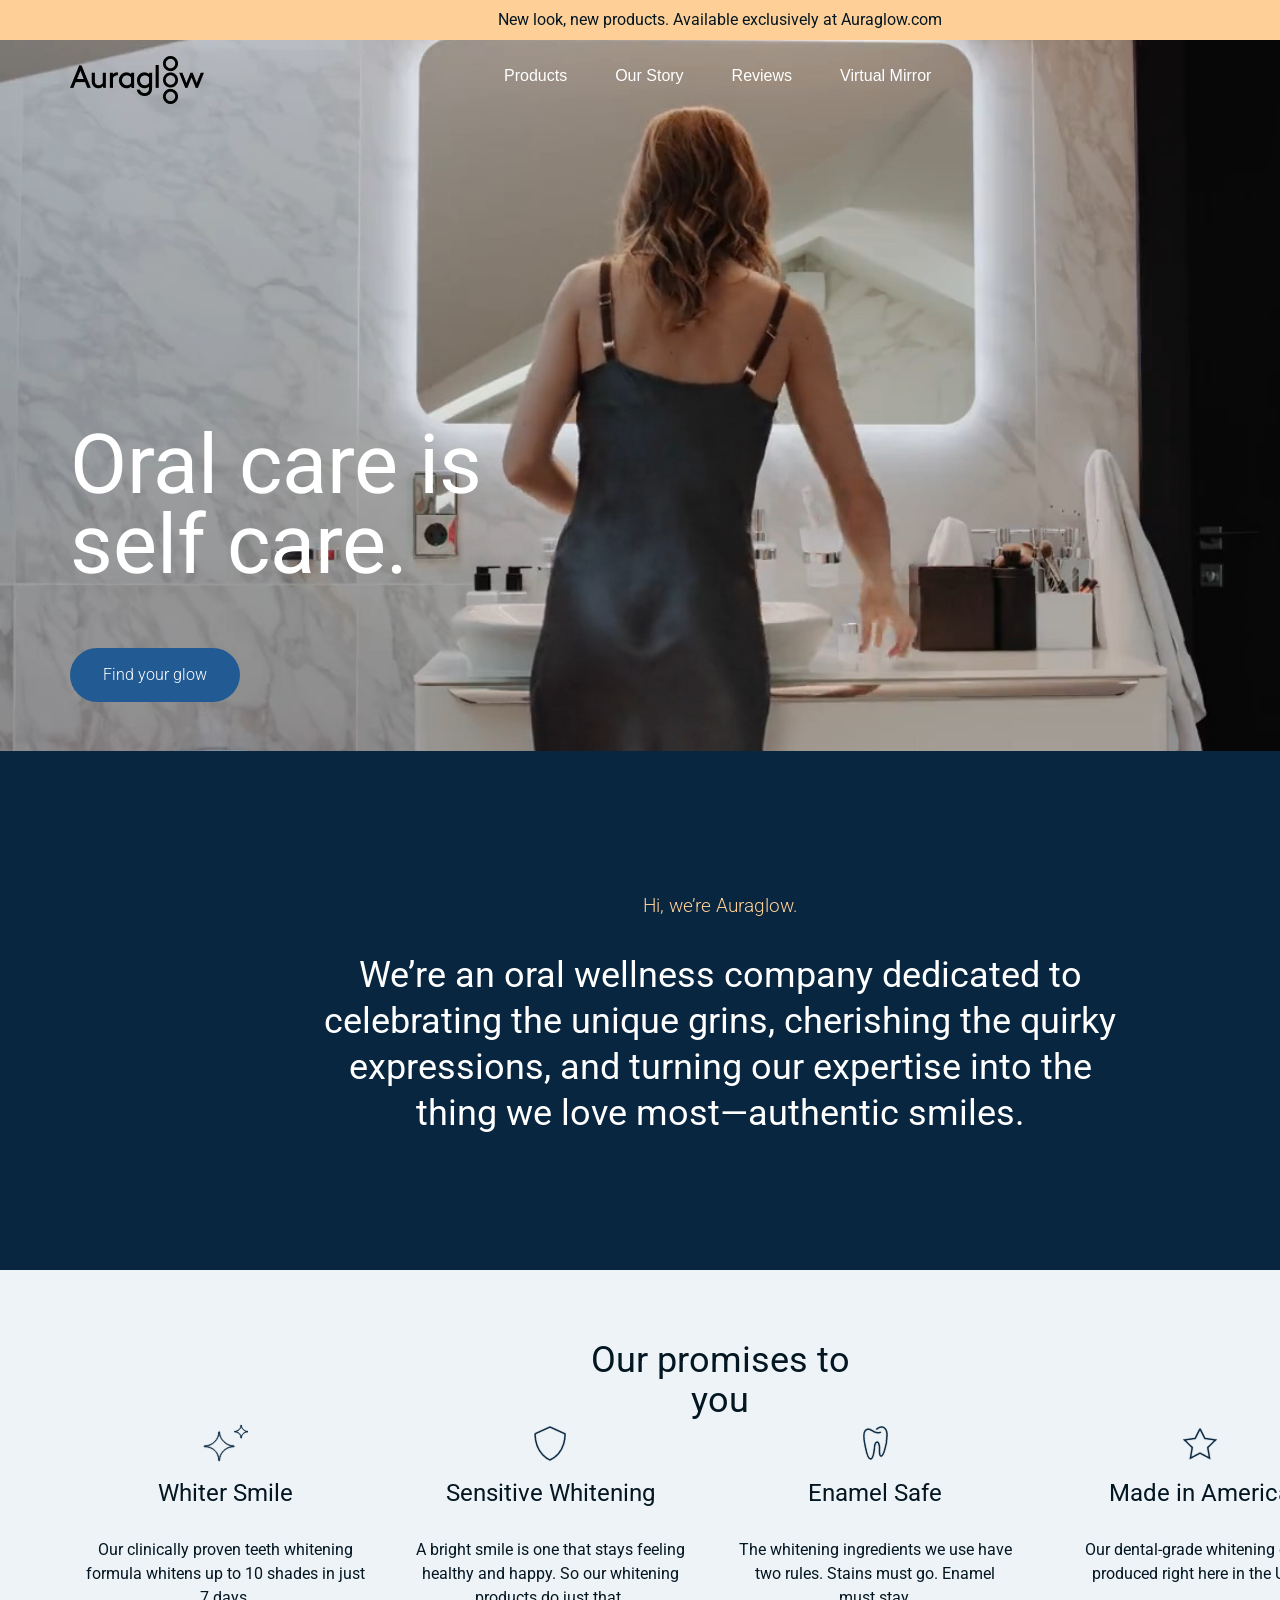
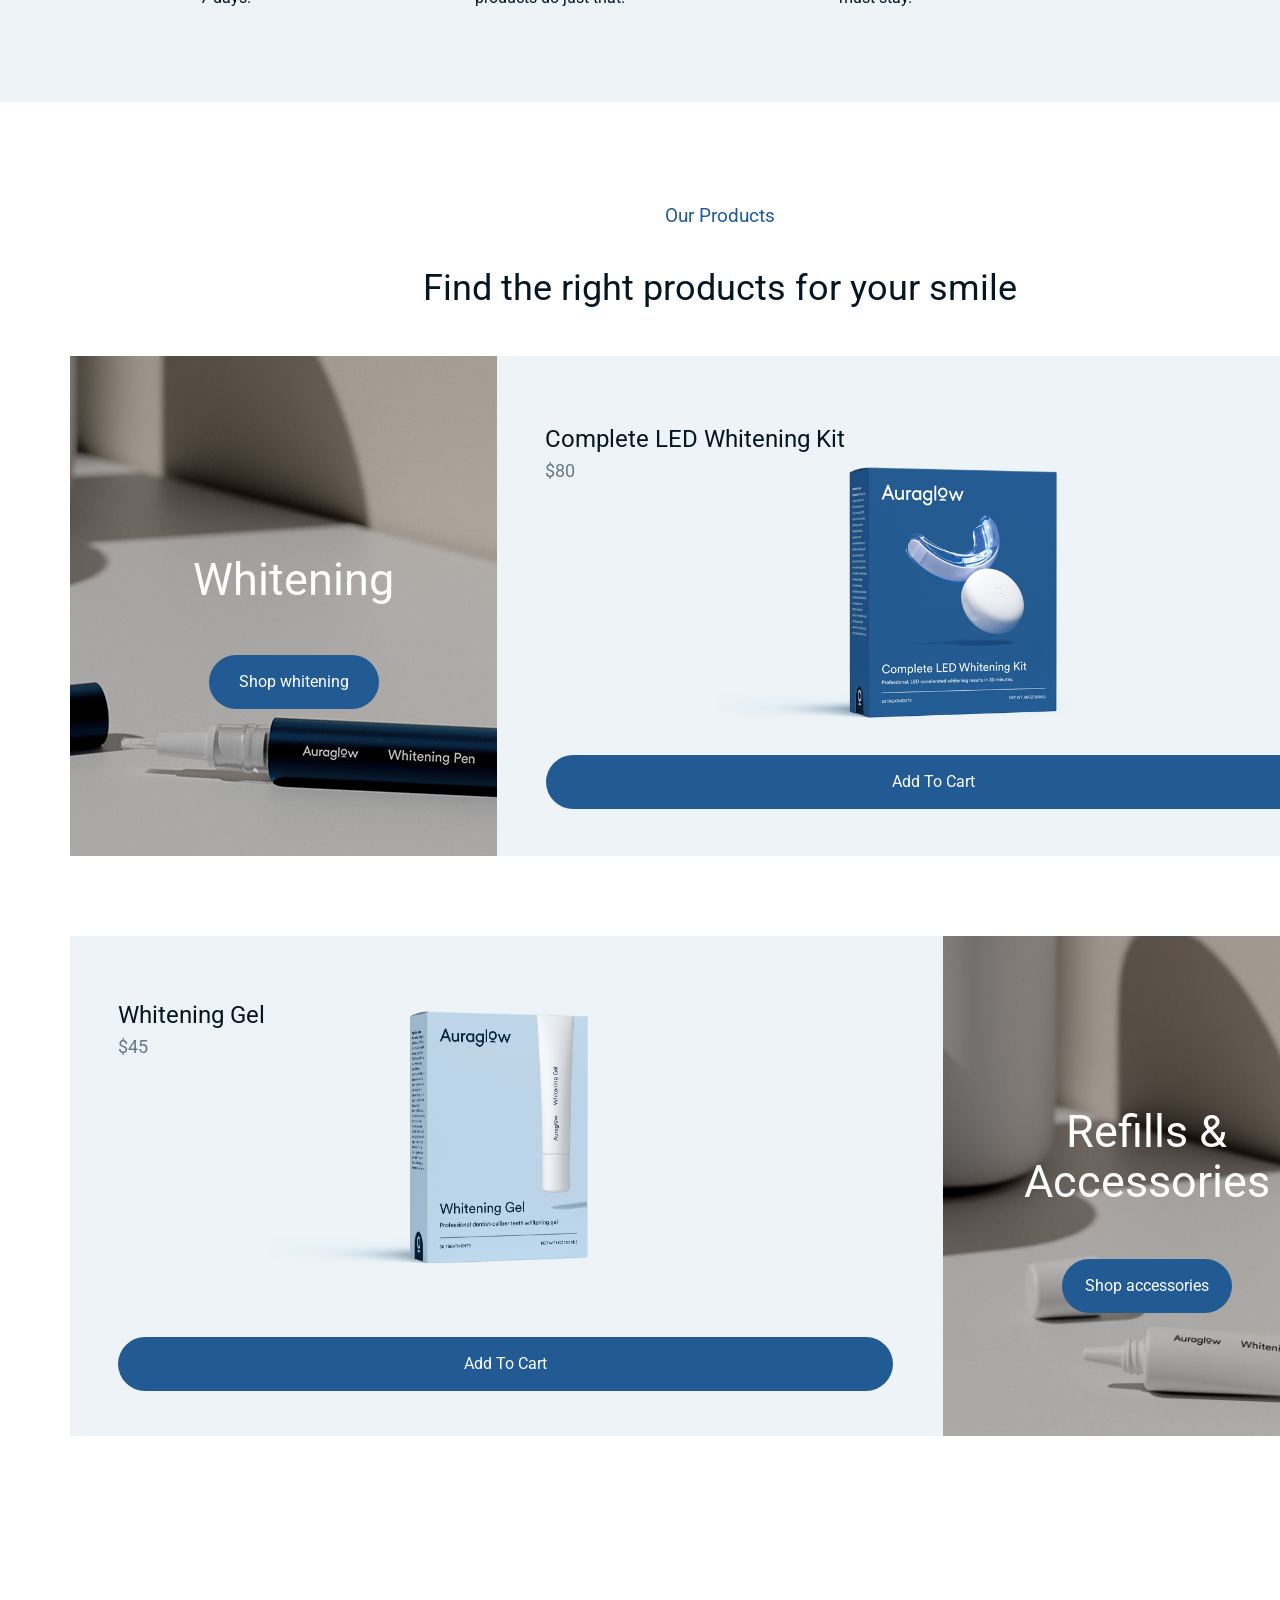
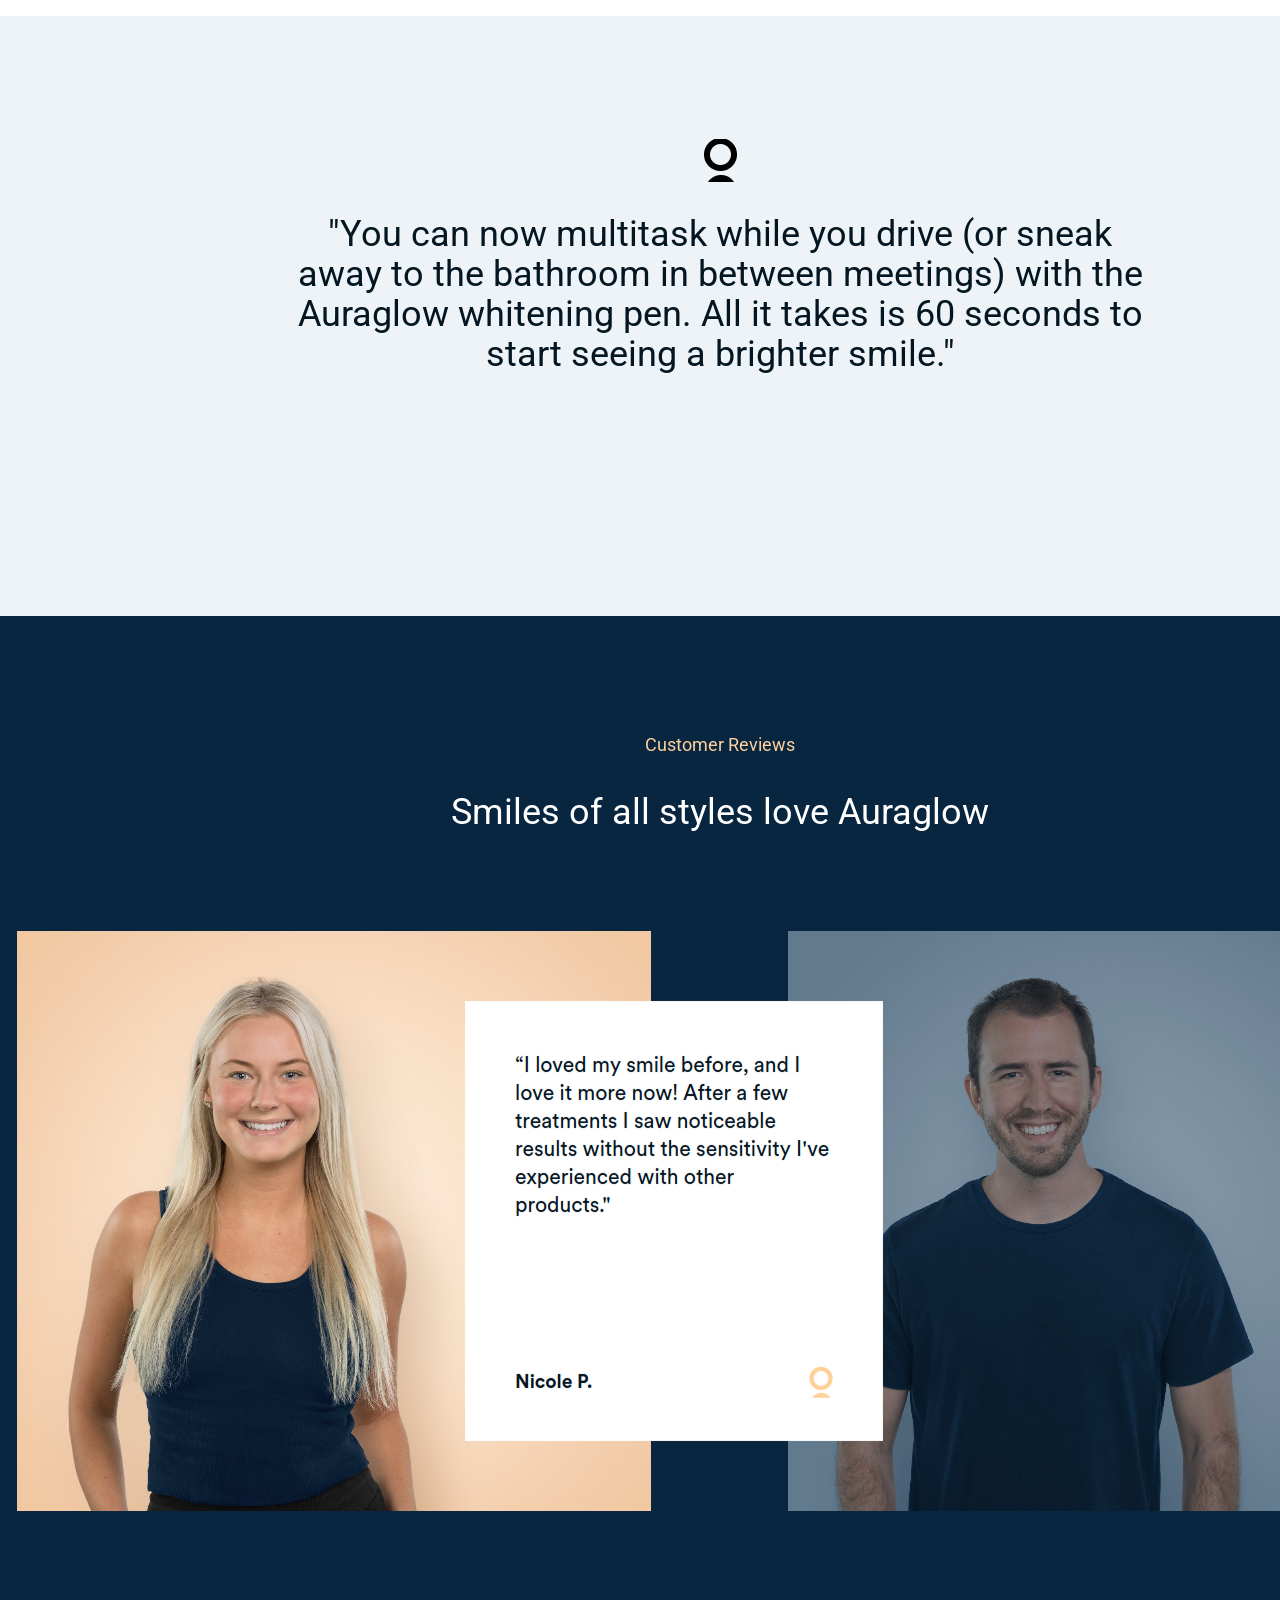
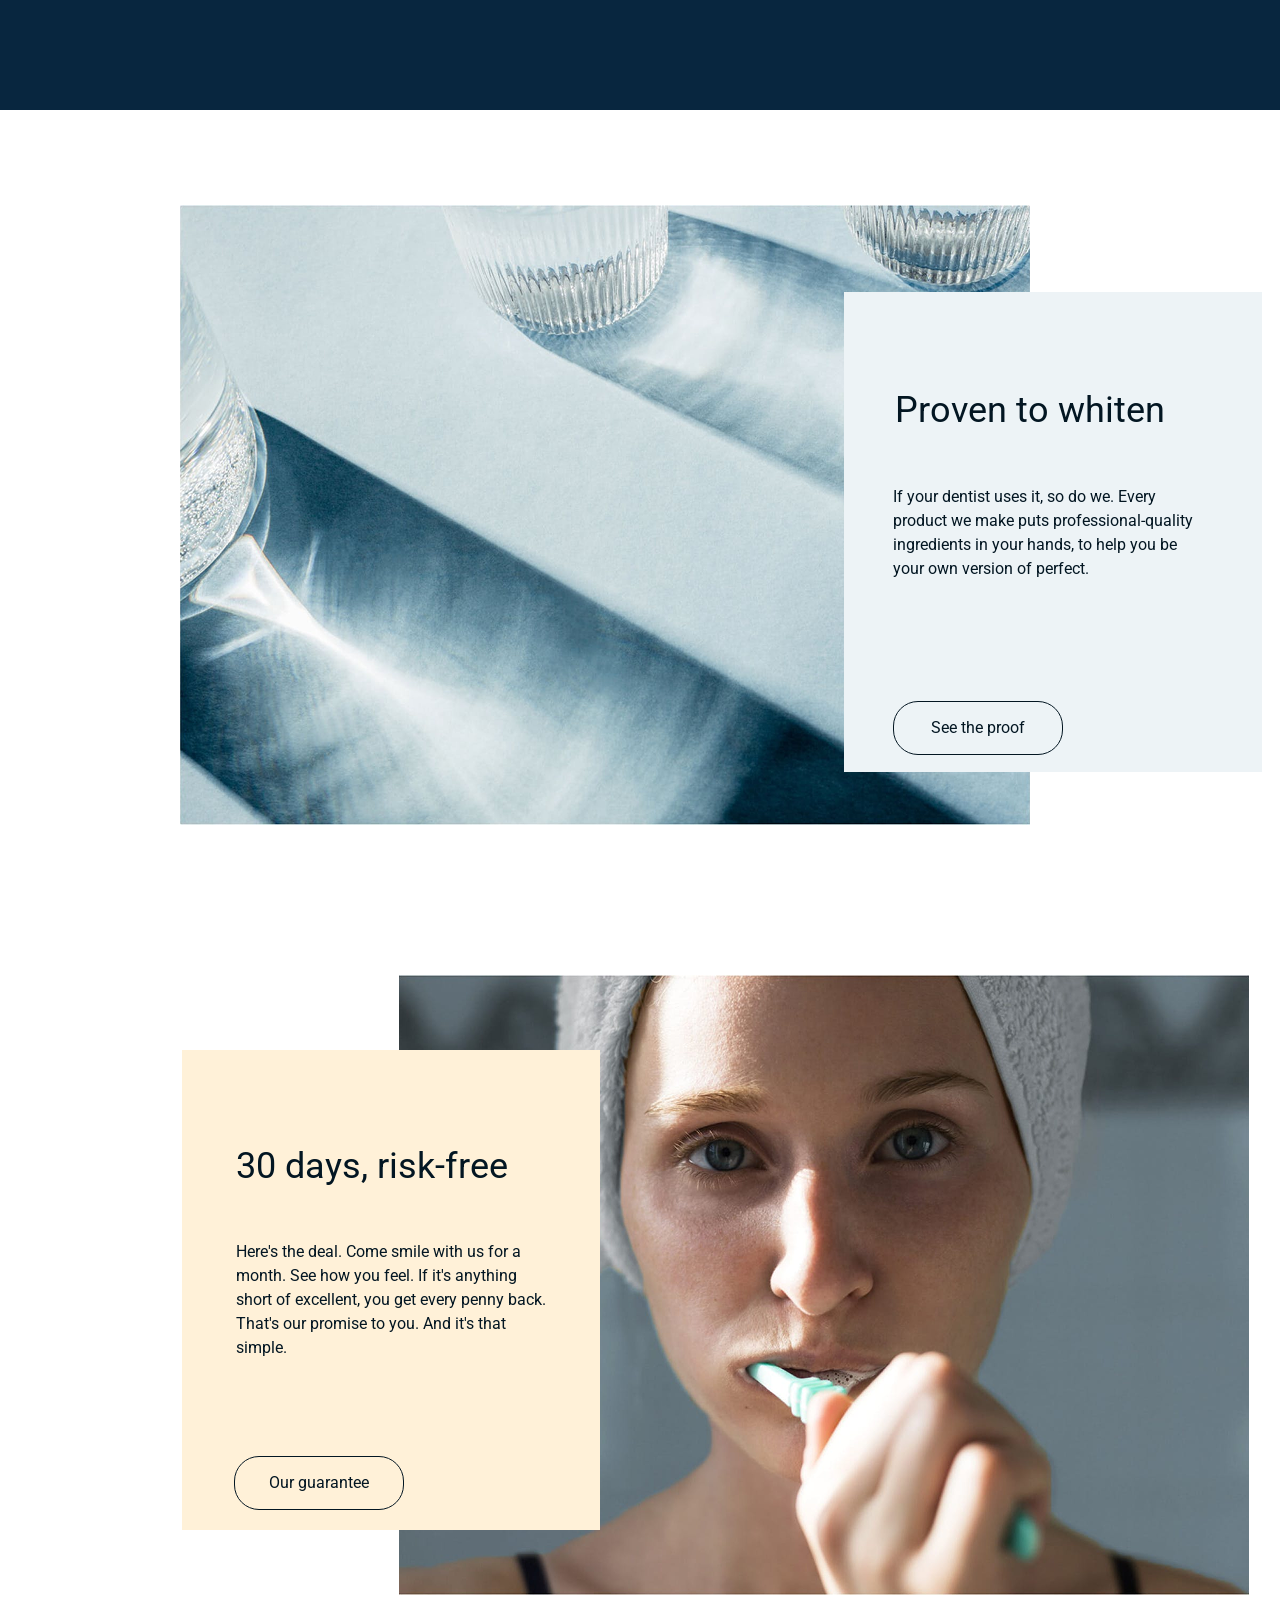
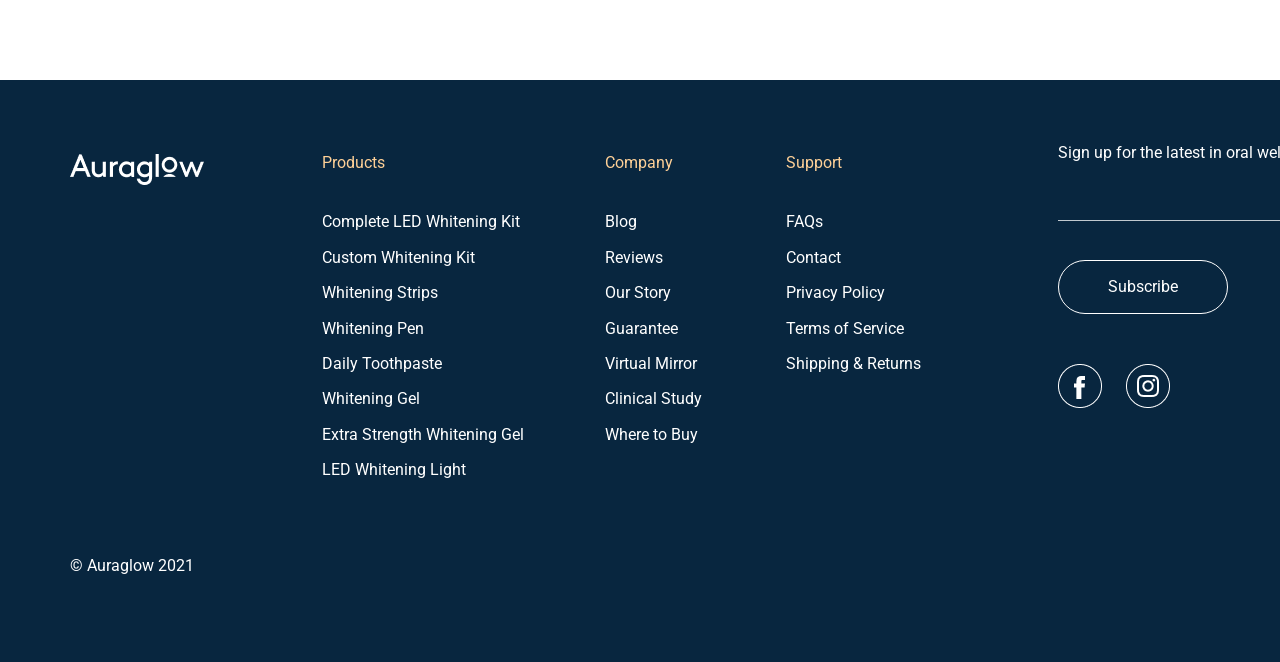
==== lab3/desktop/index.html @ 3f9723e3 "feat: add footer section layout and styles" ====
<!doctype html>
<html lang="en">
  <head>
    <meta charset="UTF-8" />
    <meta name="viewport" content="width=device-width, initial-scale=1.0" />
    <title>Auraglow</title>
    <link
      href="https://fonts.googleapis.com/css2?family=Roboto:wght@100;300;400&display=swap"
      rel="stylesheet"
    />
    <link rel="stylesheet" href="css/style.css" />
  </head>

  <body>
    <div class="page">
      <div class="top-banner">
        <p class="top-banner__text">
          New look, new products. Available exclusively at Auraglow.com
        </p>
        <button class="top-banner__close">
          <img src="../assets/images/close.png" alt="" />
        </button>
      </div>

      <main class="main">
        <div class="hero-area">
          <header class="header">
            <div class="header__row">
              <a href="#" class="header__logo" aria-label="Auraglow">
                <img
                  src="../assets/images/logo.png"
                  alt="Auraglow"
                  class="header__logo-text"
                />
                <img
                  src="../assets/images/logo-icon.png"
                  alt=""
                  class="header__logo-icon"
                />
              </a>

              <nav class="nav">
                <a href="#" class="nav__link">Products</a>
                <a href="#" class="nav__link">Our Story</a>
                <a href="#" class="nav__link">Reviews</a>
                <a href="#" class="nav__link">Virtual Mirror</a>
              </nav>

              <a href="#" class="cart">
                <img src="../assets/images/cart-icon.png" alt="Cart" />
              </a>
            </div>
          </header>

          <section class="hero">
            <div class="hero__content">
              <h1 class="hero__title">Oral care is self care.</h1>
              <a href="#" class="hero__button">Find your glow</a>
            </div>
          </section>
        </div>

        <section class="about">
          <div class="about__content">
            <p class="about__subtitle">Hi, we’re Auraglow.</p>
            <h2 class="about__title">
              We’re an oral wellness company dedicated to celebrating the unique
              grins, cherishing the quirky expressions, and turning our
              expertise into the thing we love most—authentic smiles.
            </h2>
          </div>
        </section>

        <!-- Блок преимуществ -->
        <section class="promises">
          <h2 class="promises__title">Our promises to you</h2>

          <!-- Сетка карточек -->
          <div class="promises__grid">
            <!-- Карточка 1 -->
            <article class="promises__card">
              <div class="promises__icon-box">
                <img
                  src="../assets/images/promise-smile.png"
                  alt=""
                  class="promises__icon promises__icon--smile"
                />
              </div>
              <h3 class="promises__card-title">Whiter Smile</h3>
              <p class="promises__card-text">
                Our clinically proven teeth whitening formula whitens up to 10
                shades in just 7 days.
              </p>
            </article>

            <!-- Карточка 2 -->
            <article class="promises__card">
              <div class="promises__icon-box">
                <img
                  src="../assets/images/promise-shield.png"
                  alt=""
                  class="promises__icon promises__icon--shield"
                />
              </div>
              <h3 class="promises__card-title">Sensitive Whitening</h3>
              <p class="promises__card-text">
                A bright smile is one that stays feeling healthy and happy. So
                our whitening products do just that.
              </p>
            </article>

            <!-- Карточка 3 -->
            <article class="promises__card">
              <div class="promises__icon-box">
                <img
                  src="../assets/images/promise-tooth.png"
                  alt=""
                  class="promises__icon promises__icon--tooth"
                />
              </div>
              <h3 class="promises__card-title">Enamel Safe</h3>
              <p class="promises__card-text">
                The whitening ingredients we use have two rules. Stains must go.
                Enamel must stay.
              </p>
            </article>

            <!-- Карточка 4 -->
            <article class="promises__card">
              <div class="promises__icon-box">
                <img
                  src="../assets/images/promise-star.png"
                  alt=""
                  class="promises__icon promises__icon--star"
                />
              </div>
              <h3 class="promises__card-title">Made in America</h3>
              <p class="promises__card-text">
                Our dental-grade whitening gel is produced right here in the
                USA.
              </p>
            </article>
          </div>
        </section>

        <!-- Товары -->
        <section class="products">
          <div class="products__container">
            <p class="products__subtitle">Our Products</p>
            <h2 class="products__title">
              Find the right products for your smile
            </h2>

            <div class="products__grid">
              <article class="products__promo products__promo--whitening">
                <h3 class="products__promo-title">Whitening</h3>
                <a class="products__promo-button" href="#">Shop whitening</a>
              </article>

              <article class="products__card products__card--kit">
                <div class="products__card-info">
                  <h3 class="products__card-title">
                    Complete LED Whitening Kit
                  </h3>
                  <p class="products__card-price">$80</p>
                </div>

                <img
                  class="products__card-image products__card-image--kit"
                  src="../assets/images/product-kit.png"
                  alt="Complete LED Whitening Kit"
                />

                <a class="products__card-button" href="#">Add To Cart</a>
              </article>

              <article class="products__card products__card--gel">
                <div class="products__card-info">
                  <h3 class="products__card-title">Whitening Gel</h3>
                  <p class="products__card-price">$45</p>
                </div>

                <img
                  class="products__card-image products__card-image--gel"
                  src="../assets/images/product-gel.png"
                  alt="Whitening Gel"
                />

                <a class="products__card-button" href="#">Add To Cart</a>
              </article>

              <article class="products__promo products__promo--accessories">
                <h3 class="products__promo-title">Refills &amp; Accessories</h3>
                <a class="products__promo-button" href="#">Shop accessories</a>
              </article>
            </div>
          </div>
        </section>

        <div class="testimonial">
          <div class="testimonial__content">
            <img
              class="testimonial__icon"
              src="../assets/images/testimonial-icon.png"
              alt=""
            />

            <p class="testimonial__text">
              "You can now multitask while you drive (or sneak<br />
              away to the bathroom in between meetings) with the<br />
              Auraglow whitening pen. All it takes is 60 seconds to<br />
              start seeing a brighter smile."
            </p>
          </div>
        </div>

        <section class="reviews">
          <div class="reviews__content">
            <p class="reviews__subtitle">Customer Reviews</p>

            <h2 class="reviews__title">Smiles of all styles love Auraglow</h2>

            <img
              class="reviews__image"
              src="../assets/images/Customer-Reviews.png"
              alt="Customer reviews"
            />
          </div>
        </section>

        <section class="proof">
          <div class="proof__item proof__item--whiten">
            <img
              class="proof__image proof__image--whiten"
              src="../assets/images/proof-whitening.png"
              alt=""
            />

            <div class="proof__card proof__card--whiten">
              <h2 class="proof__title">Proven to whiten</h2>
              <p class="proof__text">
                If your dentist uses it, so do we. Every product we make puts
                professional-quality ingredients in your hands, to help you be
                your own version of perfect.
              </p>
              <a class="proof__button" href="#">See the proof</a>
            </div>
          </div>

          <div class="proof__item proof__item--guarantee">
            <img
              class="proof__image proof__image--guarantee"
              src="../assets/images/proof-guarantee.png"
              alt=""
            />

            <div class="proof__card proof__card--guarantee">
              <h2 class="proof__title">30 days, risk-free</h2>
              <p class="proof__text">
                Here's the deal. Come smile with us for a month. See how you
                feel. If it's anything short of excellent, you get every penny
                back. That's our promise to you. And it's that simple.
              </p>
              <a class="proof__button" href="#">Our guarantee</a>
            </div>
          </div>
        </section>
      </main>

      <footer class="site-footer">
        <div class="site-footer__inner">
          <a href="#" class="site-footer__logo" aria-label="Auraglow">
            <img
              src="../assets/images/Logo-Auraglow.png"
              alt="Auraglow"
              class="site-footer__logo-image"
            />
          </a>

          <nav
            class="site-footer__nav site-footer__nav--products"
            aria-label="Products"
          >
            <h2 class="site-footer__title">Products</h2>

            <ul class="site-footer__list">
              <li><a href="#">Complete LED Whitening Kit</a></li>
              <li><a href="#">Custom Whitening Kit</a></li>
              <li><a href="#">Whitening Strips</a></li>
              <li><a href="#">Whitening Pen</a></li>
              <li><a href="#">Daily Toothpaste</a></li>
              <li><a href="#">Whitening Gel</a></li>
              <li><a href="#">Extra Strength Whitening Gel</a></li>
              <li><a href="#">LED Whitening Light</a></li>
            </ul>
          </nav>

          <nav
            class="site-footer__nav site-footer__nav--company"
            aria-label="Company"
          >
            <h2 class="site-footer__title">Company</h2>

            <ul class="site-footer__list">
              <li><a href="#">Blog</a></li>
              <li><a href="#">Reviews</a></li>
              <li><a href="#">Our Story</a></li>
              <li><a href="#">Guarantee</a></li>
              <li><a href="#">Virtual Mirror</a></li>
              <li><a href="#">Clinical Study</a></li>
              <li><a href="#">Where to Buy</a></li>
            </ul>
          </nav>

          <nav
            class="site-footer__nav site-footer__nav--support"
            aria-label="Support"
          >
            <h2 class="site-footer__title">Support</h2>

            <ul class="site-footer__list">
              <li><a href="#">FAQs</a></li>
              <li><a href="#">Contact</a></li>
              <li><a href="#">Privacy Policy</a></li>
              <li><a href="#">Terms of Service</a></li>
              <li><a href="#">Shipping &amp; Returns</a></li>
            </ul>
          </nav>

          <div class="site-footer__subscribe">
            <p class="site-footer__subscribe-text">
              Sign up for the latest in oral wellness
            </p>

            <div class="site-footer__subscribe-line" aria-hidden="true"></div>

            <button class="site-footer__subscribe-button" type="button">
              Subscribe
            </button>

            <div class="site-footer__socials" aria-label="Social links">
              <a
                href="#"
                class="site-footer__social-link"
                aria-label="Facebook"
              >
                <img
                  src="../assets/images/Vector-F.png"
                  alt=""
                  class="site-footer__social-icon site-footer__social-icon--facebook"
                />
              </a>

              <a
                href="#"
                class="site-footer__social-link"
                aria-label="Instagram"
              >
                <img
                  src="../assets/images/Vector-Insta.png"
                  alt=""
                  class="site-footer__social-icon site-footer__social-icon--instagram"
                />
              </a>
            </div>
          </div>

          <p class="site-footer__copyright">© Auraglow 2021</p>
        </div>
      </footer>
    </div>
  </body>
</html>
---- lab3/desktop/css/style.css ----
*,
*::before,
*::after {
  margin: 0;
  padding: 0;
  box-sizing: border-box;
}

body {
  background-color: #ffffff;
  font-family: "Roboto", Arial, sans-serif;
}

img {
  display: block;
  max-width: 100%;
}

a {
  text-decoration: none;
  color: inherit;
}

button {
  border: none;
  background: none;
  font: inherit;
  cursor: pointer;
}

.page {
  width: 1440px;
  margin: 0 auto;
}

/* Верхняя плашка */
.top-banner {
  height: 40px;
  background-color: #fed097;

  display: grid;
  grid-template-columns: 1fr 460px 1fr;
  align-items: center;
}

.top-banner__text {
  grid-column: 2;

  width: 460px;
  font-size: 16px;
  line-height: 24px;
  text-align: center;
  color: #031622;
}

.top-banner__close {
  grid-column: 3;
  justify-self: end;

  width: 10px;
  height: 10px;
  margin-right: 18px;

  display: flex;
  align-items: center;
  justify-content: center;
}

.top-banner__close img {
  width: 10px;
  height: 10px;
}

.hero-area {
  width: 1440px;
  height: 711px;
  background-image: url("../../assets/images/hero-bg.jpg");
  background-repeat: no-repeat;
  background-size: 1440px auto;
  background-position: center -47px;
  color: #ffffff;
  overflow: hidden;
}

.header {
  width: 1440px;
  height: 68px;
}

.header__row {
  height: 68px;
  padding: 14px 22px 0 50px;

  display: grid;
  grid-template-columns: 134px 1fr 24px;
  align-items: center;
}

.header__logo {
  margin-left: 20px;
  margin-top: -2px;
  width: 149px;
  height: 48px;

  display: grid;
  grid-template-columns: 134px 15px;
  align-items: center;
}

.header__logo-text {
  width: 134px;
  height: 31px;
  object-fit: contain;
}

.header__logo-icon {
  width: 15px;
  height: 48px;
  object-fit: contain;
  margin-left: -41px;
}

.nav {
  display: flex;
  align-items: center;
  gap: 48px;

  margin-top: -11px;
  margin-left: 320px;
}

.nav__link {
  font-family: Arial, sans-serif;
  font-size: 16px;
  line-height: 16px;
  font-weight: 300;
  color: #ffffff;
  white-space: nowrap;
}

.nav__link:hover {
  opacity: 0.75;
}

/* Корзина */
.cart {
  justify-self: end;

  width: 24px;
  height: 24px;

  display: flex;
  align-items: center;
  justify-content: center;

  margin-top: -11px;
  margin-right: 59px;
}

.cart img {
  width: 24px;
  height: 24px;
  object-fit: contain;
  display: block;
}

.cart:hover {
  opacity: 0.75;
}

.main {
  width: 1440px;
}

.hero {
  height: 684px;
  padding: 0 50px 55px 50px;

  display: flex;
  align-items: flex-end;
}

/* текст + кнопка */
.hero__content {
  display: flex;
  flex-direction: column;
  align-items: flex-start;

  width: 418px;
  margin-left: 20px;
  margin-bottom: 70px;
}

.hero__title {
  font-family: "Roboto", sans-serif;
  width: 423px;
  font-size: 83px;
  line-height: 80px;
  font-weight: 400;
  letter-spacing: 0;
  color: #ffffff;
  transform: translateY(2px);
  margin-bottom: 0;
}

.hero__button {
  display: inline-flex;
  align-items: center;
  justify-content: center;

  width: 170px;
  height: 54px;
  margin-top: 30px;
  transform: translateY(35px);
  padding: 0;

  border-radius: 27px;
  background-color: #225b93;

  font-size: 16px;
  line-height: 24px;
  font-weight: 300;
  color: #ffffff;
}

.hero__button:hover {
  background-color: #225b93;
}

/* О компании, синий фон */
.about {
  width: 1440px;
  height: 519px;
  background-color: #08263f;
  padding-top: 141px;
}

/* Контейнер текста */
.about__content {
  width: 850px;
  margin: 0 auto;
  text-align: center;
}

/* Маленькая строка сверху */
.about__subtitle {
  margin: 0 auto 11px;
  text-align: center;

  font-family: "Roboto", sans-serif;
  font-size: 19px;
  line-height: 30px;
  font-weight: 300;
  color: #fed097;

  transform: translateY(-1px);
}

/* Основной белый текст */
.about__title {
  width: 831px;
  margin: 0 auto;

  font-family: "Roboto", sans-serif;
  font-size: 36px;
  line-height: 46px;
  font-weight: 400;
  letter-spacing: 0;
  color: #ffffff;

  transform: translateY(19px);
}

/* Блок преимуществ */
.promises {
  width: 1440px;
  height: 432px;
  margin: 0 auto;
  background-color: #edf3f6;

  display: grid;
  grid-template-columns: 70px 1300px 70px;
  grid-template-rows: 71px 40px 47px 232px 42px;
}

.promises__title {
  grid-column: 2;
  grid-row: 2;
  justify-self: center;
  align-self: start;

  width: 325px;
  height: 40px;
  margin: 0;

  font-family: "Roboto", sans-serif;
  font-size: 36px;
  line-height: 40px;
  font-weight: 400;
  text-align: center;
  color: #031622;

  transform: translateY(-1px);
}

/* Сетка карточек */
.promises__grid {
  grid-column: 2;
  grid-row: 4;

  width: 1300px;
  height: 232px;

  display: grid;
  grid-template-columns: repeat(4, 310px);
  column-gap: 15px;
}

.promises__card {
  width: 310px;
  height: 232px;

  display: grid;
  grid-template-columns: 15.5px 279px 15.5px;
  grid-template-rows: 38px 24px 26px 20px 72px 52px;

  text-align: center;
}

/* Общие позиции внутри карточки */
.promises__icon-box,
.promises__card-title,
.promises__card-text {
  grid-column: 2;
  justify-self: center;
  align-self: start;
}

.promises__icon-box {
  grid-row: 1;

  width: 279px;
  height: 38px;

  display: grid;
  place-items: center;

  transform: translateY(-4px);
}

.promises__icon {
  display: block;
  object-fit: contain;
}

.promises__icon--smile {
  width: 45px;
  height: 38px;
}

.promises__icon--shield {
  width: 32px;
  height: 35px;
}

.promises__icon--tooth {
  width: 25px;
  height: 34px;
}

.promises__icon--star {
  width: 36px;
  height: 33px;
}

/* Заголовок карточки */
.promises__card-title {
  grid-row: 3;

  width: 279px;
  margin: 0;

  font-family: "Roboto", sans-serif;
  font-size: 24px;
  line-height: 26px;
  font-weight: 400;
  text-align: center;
  color: #031622;

  transform: translateY(-10px);
}

/* Текст карточки */
.promises__card-text {
  grid-row: 5;

  width: 279px;
  margin: 0;

  font-family: "Roboto", sans-serif;
  font-size: 16px;
  line-height: 24px;
  font-weight: 400;
  text-align: center;
  color: #031622;

  transform: translateY(2px);
}

/* Товары */
.products {
  width: 1440px;
  margin: 5px auto 0;
  padding: 84px 70px 180px;
  box-sizing: border-box;

  background-color: #ffffff;
}

.products__container {
  width: 1300px;
  margin: 0 auto;

  display: flex;
  flex-direction: column;
  align-items: center;
}

.products__subtitle {
  margin: 13px 0 40px;

  font-family: "Roboto", sans-serif;
  font-size: 19px;
  line-height: 24px;
  font-weight: 400;
  color: #225b93;
  text-align: center;
}

.products__title {
  margin: 0;

  font-family: "Roboto", sans-serif;
  font-size: 36px;
  line-height: 40px;
  font-weight: 400;
  color: #031622;
  text-align: center;
}

/* Сетка */
.products__grid {
  width: 1300px;
  margin-top: 48px;

  display: grid;
  grid-template-columns: 427px 446px 427px;
  grid-template-rows: 500px 500px;
  row-gap: 80px;
}

.products__promo {
  display: flex;
  flex-direction: column;
  align-items: center;
  justify-content: flex-end;

  padding: 30px 69px 69px;
  box-sizing: border-box;

  background-repeat: no-repeat;
  background-position: center;
  background-size: cover;
}

.products__promo--whitening {
  grid-column: 1;
  grid-row: 1;

  gap: 50px;

  background-image: url("../../assets/images/product-whitening.png");
}

.products__promo--accessories {
  grid-column: 3;
  grid-row: 2;

  gap: 43px;
  padding-bottom: 82px;

  background-image: url("../../assets/images/product-accessories.png");
}

.products__promo-title {
  margin: 0;

  color: #ffffff;
  text-align: center;
  font-family: "Roboto", sans-serif;
  font-size: 45px;
  font-style: normal;
  font-weight: 400;
  line-height: 50px;
}

/* Левая промо-карточка */
.products__promo--whitening .products__promo-title {
  transform: translateY(-78px) translateX(10px);
}

/* Правая промо-карточка */
.products__promo--accessories .products__promo-title {
  transform: translateY(-50px) translateX(-10px);
}

.products__promo-button {
  display: inline-flex;
  align-items: center;
  justify-content: center;

  width: 170px;
  height: 54px;

  border-radius: 27px;
  background-color: #225b93;

  font-family: "Roboto", sans-serif;
  font-size: 16px;
  line-height: 24px;
  font-weight: 400;
  color: #ffffff;
}

/* Кнопка на левой картинке Whitening */
.products__promo--whitening .products__promo-button {
  transform: translateY(-78px) translateX(10px);
}

/* Кнопка на правой картинке Accessories */
.products__promo--accessories .products__promo-button {
  transform: translateY(-41px) translateX(-10px);
}

.products__card {
  overflow: hidden;
  background-color: #edf3f6;

  display: grid;
  grid-template-columns: 1fr;
  grid-template-rows: 1fr;
}

.products__card--kit {
  grid-column: 2 / 4;
  grid-row: 1;
}

.products__card--gel {
  grid-column: 1 / 3;
  grid-row: 2;
}

.products__card-info,
.products__card-image,
.products__card-button {
  grid-column: 1;
  grid-row: 1;
}

.products__card-info {
  justify-self: start;
  align-self: start;

  z-index: 3;
}

.products__card--kit .products__card-info {
  margin-top: 69px;
  margin-left: 48px;
}

.products__card--gel .products__card-info {
  margin-top: 65px;
  margin-left: 48px;
}

.products__card-title {
  margin: 0 0 8px;

  font-family: "Roboto", sans-serif;
  font-size: 24px;
  line-height: 28px;
  font-weight: 400;
  color: #031622;
}

.products__card-price {
  color: rgba(8, 38, 63, 0.6);
  font-family: "Roboto", sans-serif;
  font-size: 18px;
  font-style: normal;
  font-weight: 400;
  line-height: 20.7px;
}

.products__card-image {
  justify-self: start;
  align-self: start;

  object-fit: contain;
  z-index: 1;
}

.products__card-image--kit {
  width: 476px;
  height: 412px;

  margin-top: 34px;
  margin-left: 218px;
}

.products__card-image--gel {
  width: 504px;
  height: 437px;

  margin-left: 175px;
  transform: translateY(-16px);
}

.products__card-button {
  justify-self: start;
  align-self: end;

  display: inline-flex;
  align-items: center;
  justify-content: center;

  width: 775px;
  height: 54px;

  border-radius: 27px;
  background-color: #225b93;

  font-family: "Roboto", sans-serif;
  font-size: 16px;
  line-height: 24px;
  font-weight: 400;
  color: #ffffff;

  z-index: 2;
}

.products__card--kit .products__card-button {
  margin-left: 49px;
  margin-bottom: 47px;
}

.products__card--gel .products__card-button {
  margin-left: 48px;
  margin-bottom: 45px;
}

.products__promo-button:hover,
.products__card-button:hover {
  background-color: #1f5283;
}

/* Отзывыы */
.testimonial {
  width: 1440px;
  height: 600px;
  margin: 0 auto;

  background-color: #edf3f6;

  display: grid;
  grid-template-columns: 1fr 848px 1fr;
  grid-template-rows: 122px 44px 32px 160px 254px;
}

.testimonial__content {
  grid-column: 2;
  grid-row: 2 / 5;

  display: grid;
  grid-template-columns: 848px;
  grid-template-rows: 44px 32px 160px;
  justify-items: center;
}

.testimonial__icon {
  grid-row: 1;

  width: 33px;
  height: 44px;
  object-fit: contain;
}

.testimonial__text {
  grid-row: 3;

  width: 848px;
  margin: 0;

  font-family: "Roboto", sans-serif;
  font-size: 36px;
  line-height: 40px;
  font-weight: 400;
  letter-spacing: 0;
  text-align: center;
  color: #031622;
}

/* Отзывы покупателей */
.reviews {
  width: 1440px;
  height: 1094px;
  margin: 0 auto;
  background-color: #08263f;
}

.reviews__content {
  width: 1440px;
  height: 1094px;

  display: grid;
  grid-template-columns: 1fr;
  grid-template-rows: 128px 20px 25px 40px 102px 580px 153px;
  justify-items: center;
}

.reviews__subtitle {
  grid-row: 2;
  margin: 0;

  font-family: "Roboto", sans-serif;
  font-size: 18px;
  line-height: 2px;
  font-weight: 400;
  text-align: center;
  color: #fed09f;
}

.reviews__title {
  grid-row: 4;
  margin: 0;
  transform: translateY(3px);

  font-family: "Roboto", sans-serif;
  font-size: 36px;
  line-height: 40px;
  font-weight: 400;
  text-align: center;
  color: #ffffff;
}

.reviews__image {
  grid-row: 6;
  width: 1407px;
  height: 580px;

  display: block;
  object-fit: cover;
}

/*Последний блок м докозательствами */
.proof {
  width: 1440px;
  height: 1570px;
  margin: 0 auto;
  background-color: #ffffff;
  display: grid;
  grid-template-columns: 1fr;
  grid-template-rows: 95px 620px 120px 650px 85px;
}

.proof__item {
  display: grid;
  grid-template-columns: 1fr;
  grid-template-rows: 1fr;
}

.proof__item--whiten {
  grid-row: 2;
  width: 1000px;
  height: 620px;
  margin-left: 220px;
  transform: translate(-6px, 0);
}

.proof__item--guarantee {
  grid-row: 4;
  width: 1000px;
  height: 650px;
  margin-left: 220px;
  transform: translate(-9px, 0);
}

.proof__image,
.proof__card {
  grid-column: 1;
  grid-row: 1;
}

.proof__image {
  display: block;
  width: 850px;
  height: 620px;
  object-fit: cover;
}

.proof__image--whiten {
  justify-self: start;
  align-self: start;
  transform: translate(-34px, 0);
}

.proof__image--guarantee {
  justify-self: end;
  align-self: start;
  transform: translate(38px, 30px);
}

.proof__card {
  width: 418px;
  height: 480px;
  box-sizing: border-box;
  display: flex;
  flex-direction: column;
  align-items: flex-start;
}

.proof__card--whiten {
  justify-self: end;
  align-self: start;
  margin-top: 70px;
  padding: 111px 40px 46px 49px;
  background-color: #edf3f6;
  transform: translate(48px, 17px);
}

.proof__card--guarantee {
  justify-self: start;
  align-self: start;
  margin-top: 84px;
  padding: 116px 50px 46px 52px;
  background-color: #fff1d8;
  transform: translate(-29px, 21px);
}

.proof__title {
  margin: 0;
  color: #031622;
  font-family: Roboto, Arial, sans-serif;
  font-size: 36px;
  font-style: normal;
  font-weight: 400;
  line-height: 40px;
}

.proof__text {
  width: 310px;
  max-width: 310px;
  margin: 0;
  color: #031622;
  font-family: Roboto, Arial, sans-serif;
  font-size: 16px;
  font-style: normal;
  font-weight: 400;
  line-height: 24px;
}

.proof__card--whiten .proof__title {
  margin-bottom: 42px;
  transform: translate(2px, -13px);
}

.proof__card--guarantee .proof__title {
  margin-bottom: 42px;
  transform: translate(2px, -20px);
}

.proof__card--guarantee .proof__text {
  transform: translate(2px, -8px);
}

.proof__button {
  width: 170px;
  height: 54px;
  margin-top: auto;

  display: inline-flex;
  align-items: center;
  justify-content: center;

  border: 1px solid #031622;
  border-radius: 25px;
  color: #031622;
  font-family: Roboto, Arial, sans-serif;
  font-size: 16px;
  font-weight: 400;
  line-height: 24px;

  background-color: transparent;

  cursor: pointer;

  transition:
    background-color 0.3s ease,
    color 0.3s ease;
}

.proof__card--whiten .proof__button {
  transform: translate(0, 29px);
}

.proof__card--guarantee .proof__button {
  transform: translate(0, 26px);
}

.proof__button:hover {
  background-color: #031622;
  color: #ffffff;
}

.hero__button,
.products__promo-button,
.products__card-button {
  cursor: pointer;

  transition:
    background-color 0.3s ease,
    box-shadow 0.3s ease,
    filter 0.3s ease;
}

.hero__button:hover,
.products__promo-button:hover,
.products__card-button:hover {
  background-color: #1a4a78;
  box-shadow: 0 6px 18px rgba(0, 0, 0, 0.25);
  filter: brightness(1.5);
}

.site-footer {
  width: 1440px;
  height: 582px;
  margin: 0 auto;
  box-sizing: border-box;
  background-color: #08263f;
  color: #ffffff;

  padding: 74px 70px 60px;
}

.site-footer__inner {
  width: 1300px;
  height: 422px;

  display: grid;
  grid-template-columns: 134px 95px 213px 70px 101px 80px 140px 75px 314px;
  grid-template-rows: 352px 70px;
}

.site-footer__logo {
  grid-column: 1;
  grid-row: 1;
  width: 134px;
  height: 31px;
  display: block;
}

.site-footer__logo-image {
  width: 134px;
  height: 31px;
  display: block;
  object-fit: contain;
}

.site-footer__nav {
  grid-row: 1;
  display: flex;
  flex-direction: column;
  align-items: flex-start;

  transform: translateX(23px);
}

.site-footer__nav--products {
  grid-column: 3;
  width: 213px;
}

.site-footer__nav--company {
  grid-column: 5;
  width: 101px;
}

.site-footer__nav--support {
  grid-column: 7;
  width: 140px;
}

.site-footer__title {
  margin: 0 0 40px;
  font-family: "Roboto", Arial, sans-serif;
  font-size: 16px;
  line-height: 18.4px;
  font-weight: 400;
  color: #fed097;
}

.site-footer__list {
  margin: 0;
  padding: 0;
  list-style: none;

  display: flex;
  flex-direction: column;
  gap: 16px;
}

.site-footer__list a {
  font-family: "Roboto", Arial, sans-serif;
  font-size: 16px;
  line-height: 18.4px;
  font-weight: 400;
  color: #ffffff;
  text-decoration: none;
  white-space: nowrap;
}

.site-footer__list a:hover {
  color: #fed097;
}

.site-footer__subscribe {
  grid-column: 9;
  grid-row: 1;
  width: 314px;

  display: flex;
  flex-direction: column;
  align-items: flex-start;

  transform: translate(80px, -10px);
}

.site-footer__subscribe-text {
  width: 314px;
  margin: 0;

  font-family: "Roboto", Arial, sans-serif;
  font-size: 16px;
  line-height: 18.4px;
  font-weight: 400;
  color: #ffffff;
  white-space: nowrap;
}

.site-footer__subscribe-line {
  width: 314px;
  height: 1px;
  margin-top: 58px;
  background-color: rgba(255, 255, 255, 0.75);
}

.site-footer__subscribe-button {
  width: 170px;
  height: 54px;
  margin-top: 39px;

  display: inline-flex;
  align-items: center;
  justify-content: center;

  border: 1px solid #ffffff;
  border-radius: 27px;
  background-color: transparent;

  font-family: "Roboto", Arial, sans-serif;
  font-size: 16px;
  line-height: 24px;
  font-weight: 400;
  color: #ffffff;

  cursor: pointer;
}

.site-footer__subscribe-button:hover {
  background-color: #ffffff;
  color: #08263f;
}

.site-footer__socials {
  margin-top: 50px;

  display: flex;
  align-items: center;
  gap: 24px;
}

.site-footer__social-link {
  width: 44px;
  height: 44px;

  display: flex;
  align-items: center;
  justify-content: center;

  color: #ffffff;
  text-decoration: none;
}

.site-footer__social-link:hover {
  opacity: 0.75;
}

.site-footer__social-icon {
  width: 44px;
  height: 44px;
  display: block;
  object-fit: contain;
}

.site-footer__copyright {
  grid-column: 1;
  grid-row: 2;
  align-self: end;

  width: 124px;
  height: 19px;
  margin: 0;

  font-family: "Roboto", Arial, sans-serif;
  font-size: 16px;
  line-height: 18.4px;
  font-weight: 400;
  color: #ffffff;
}
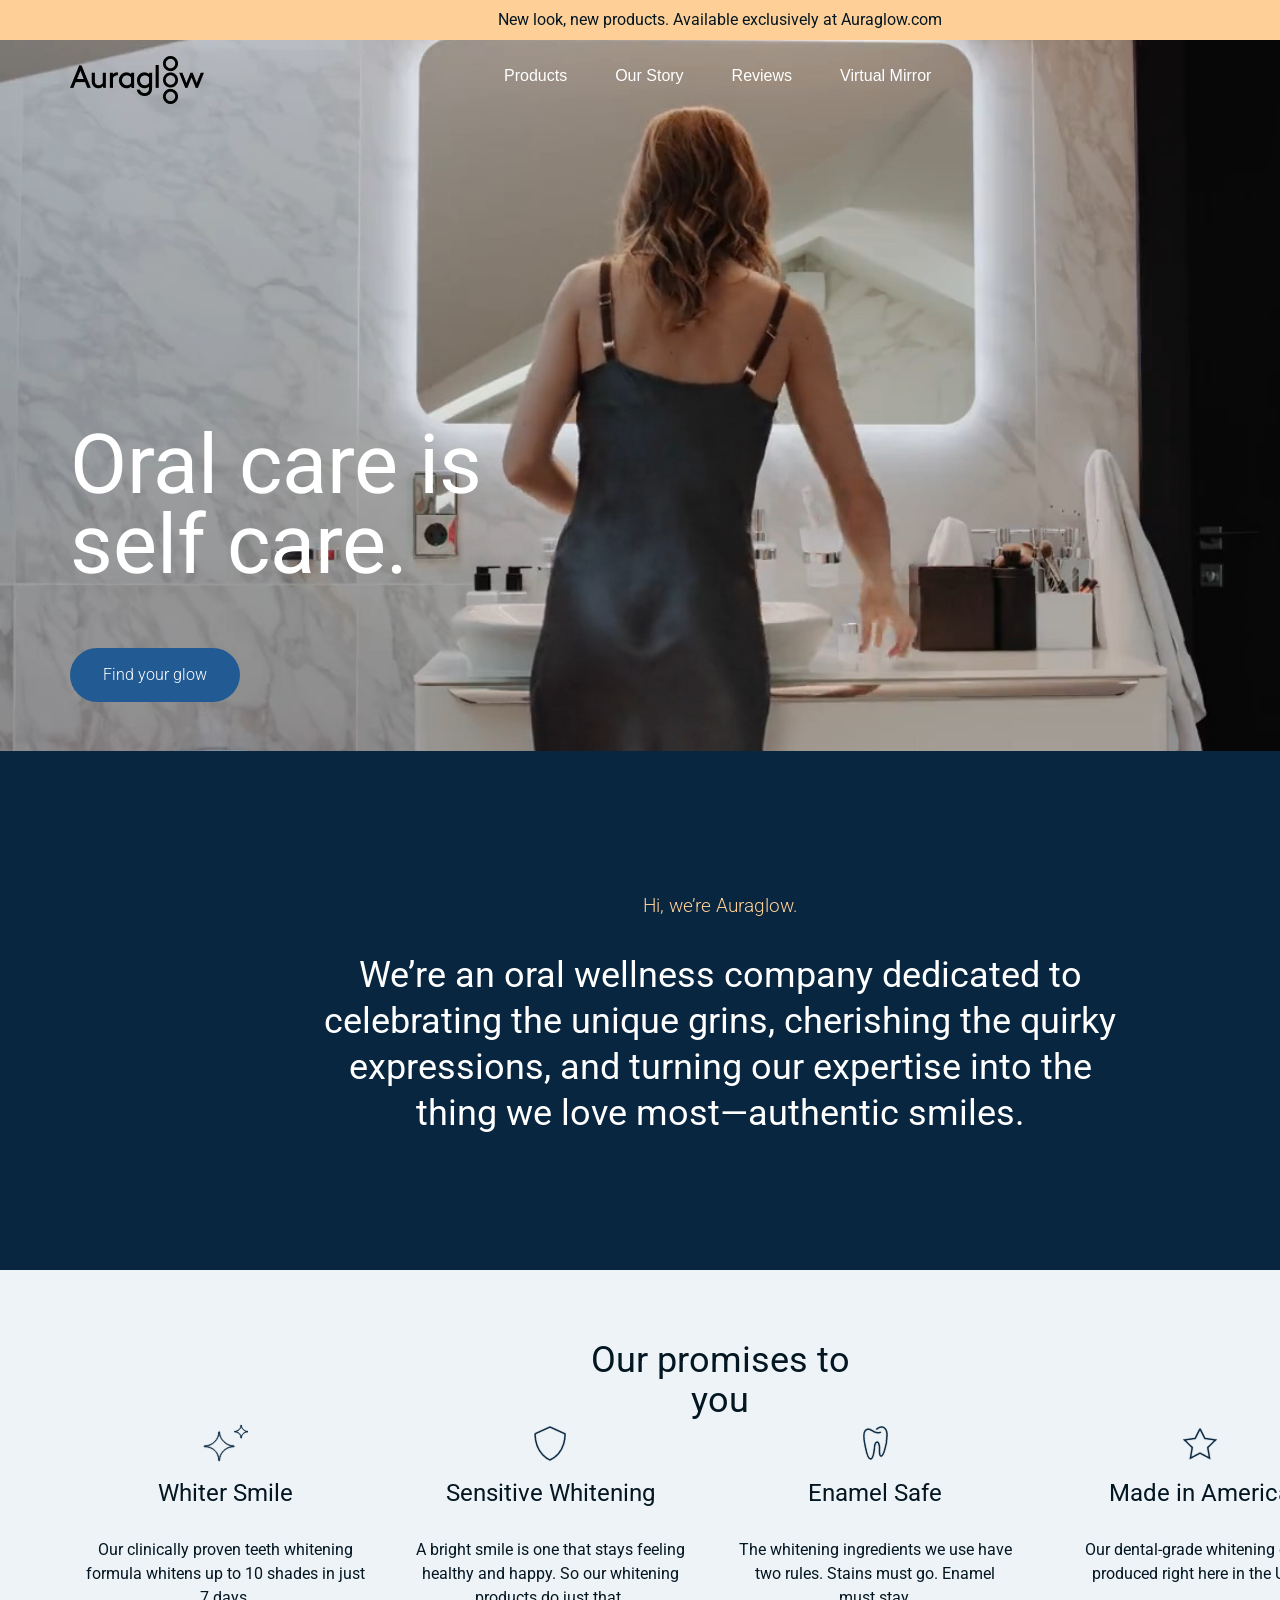
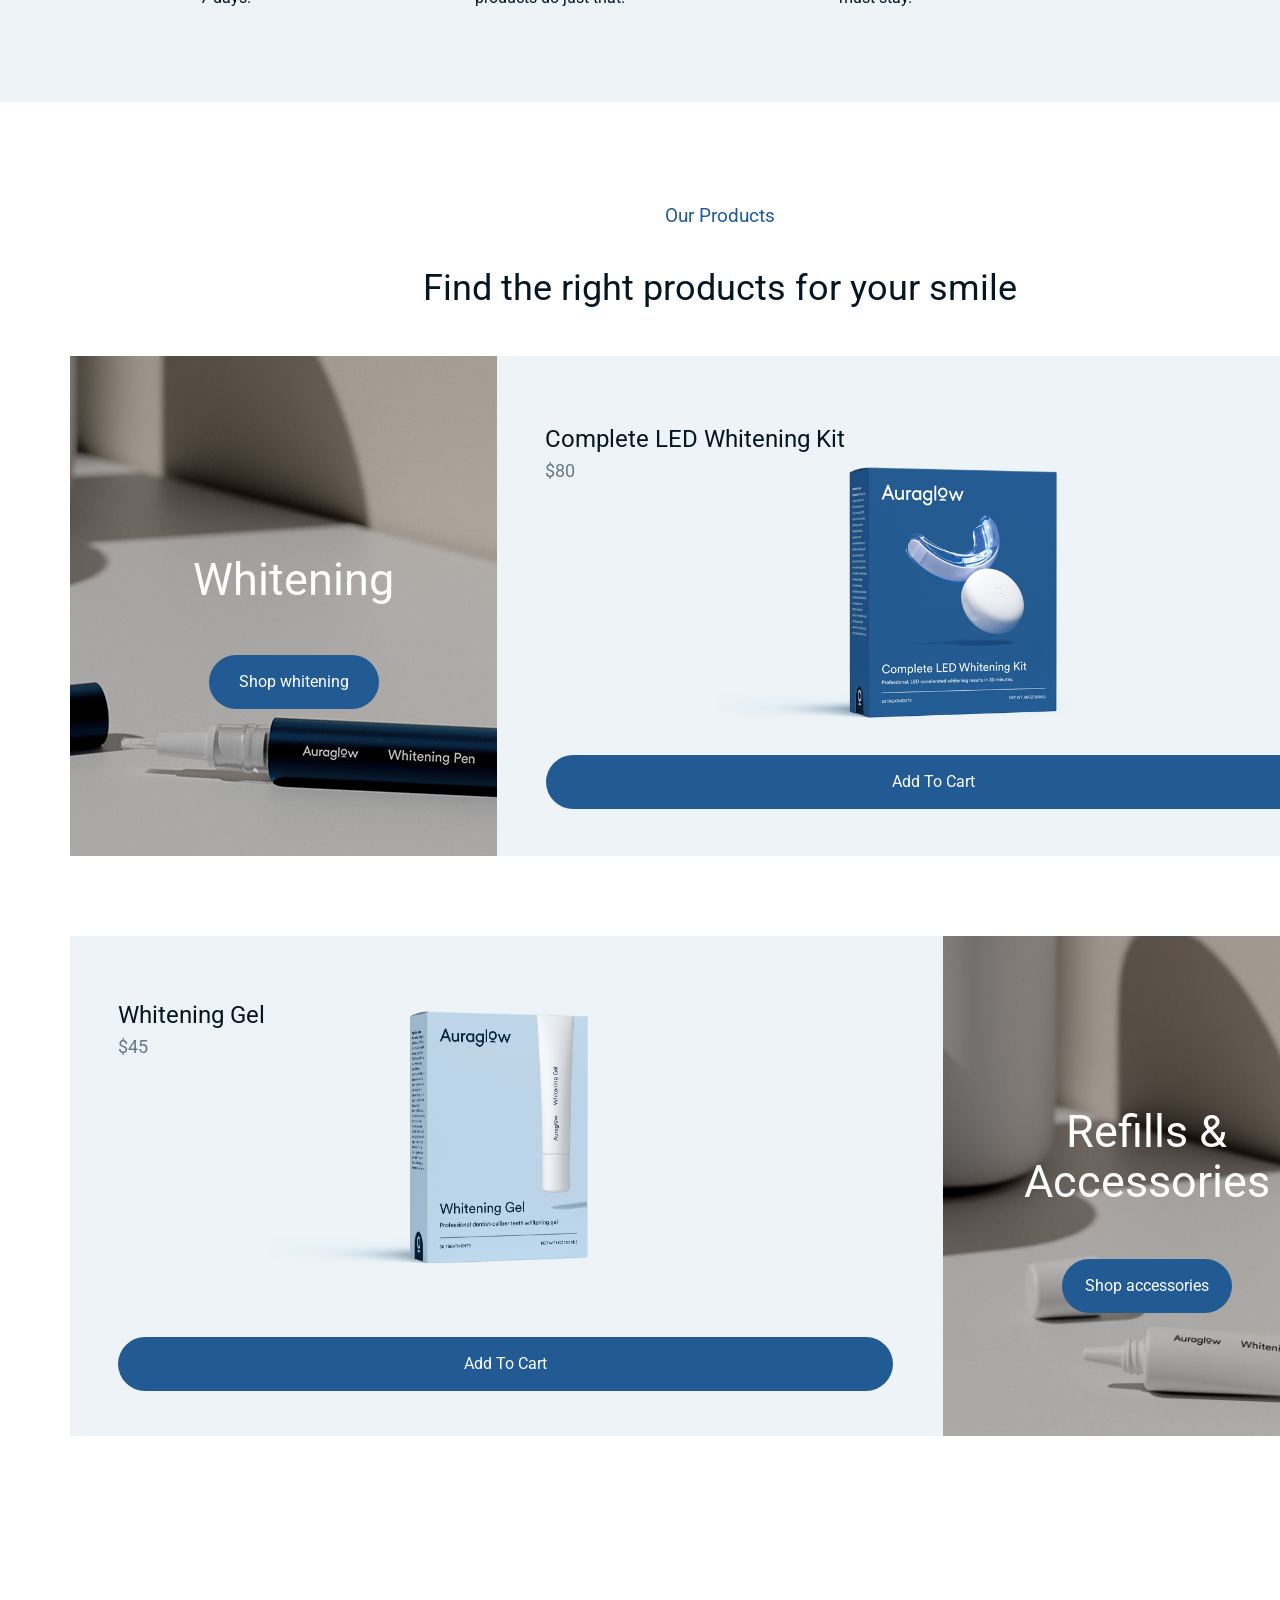
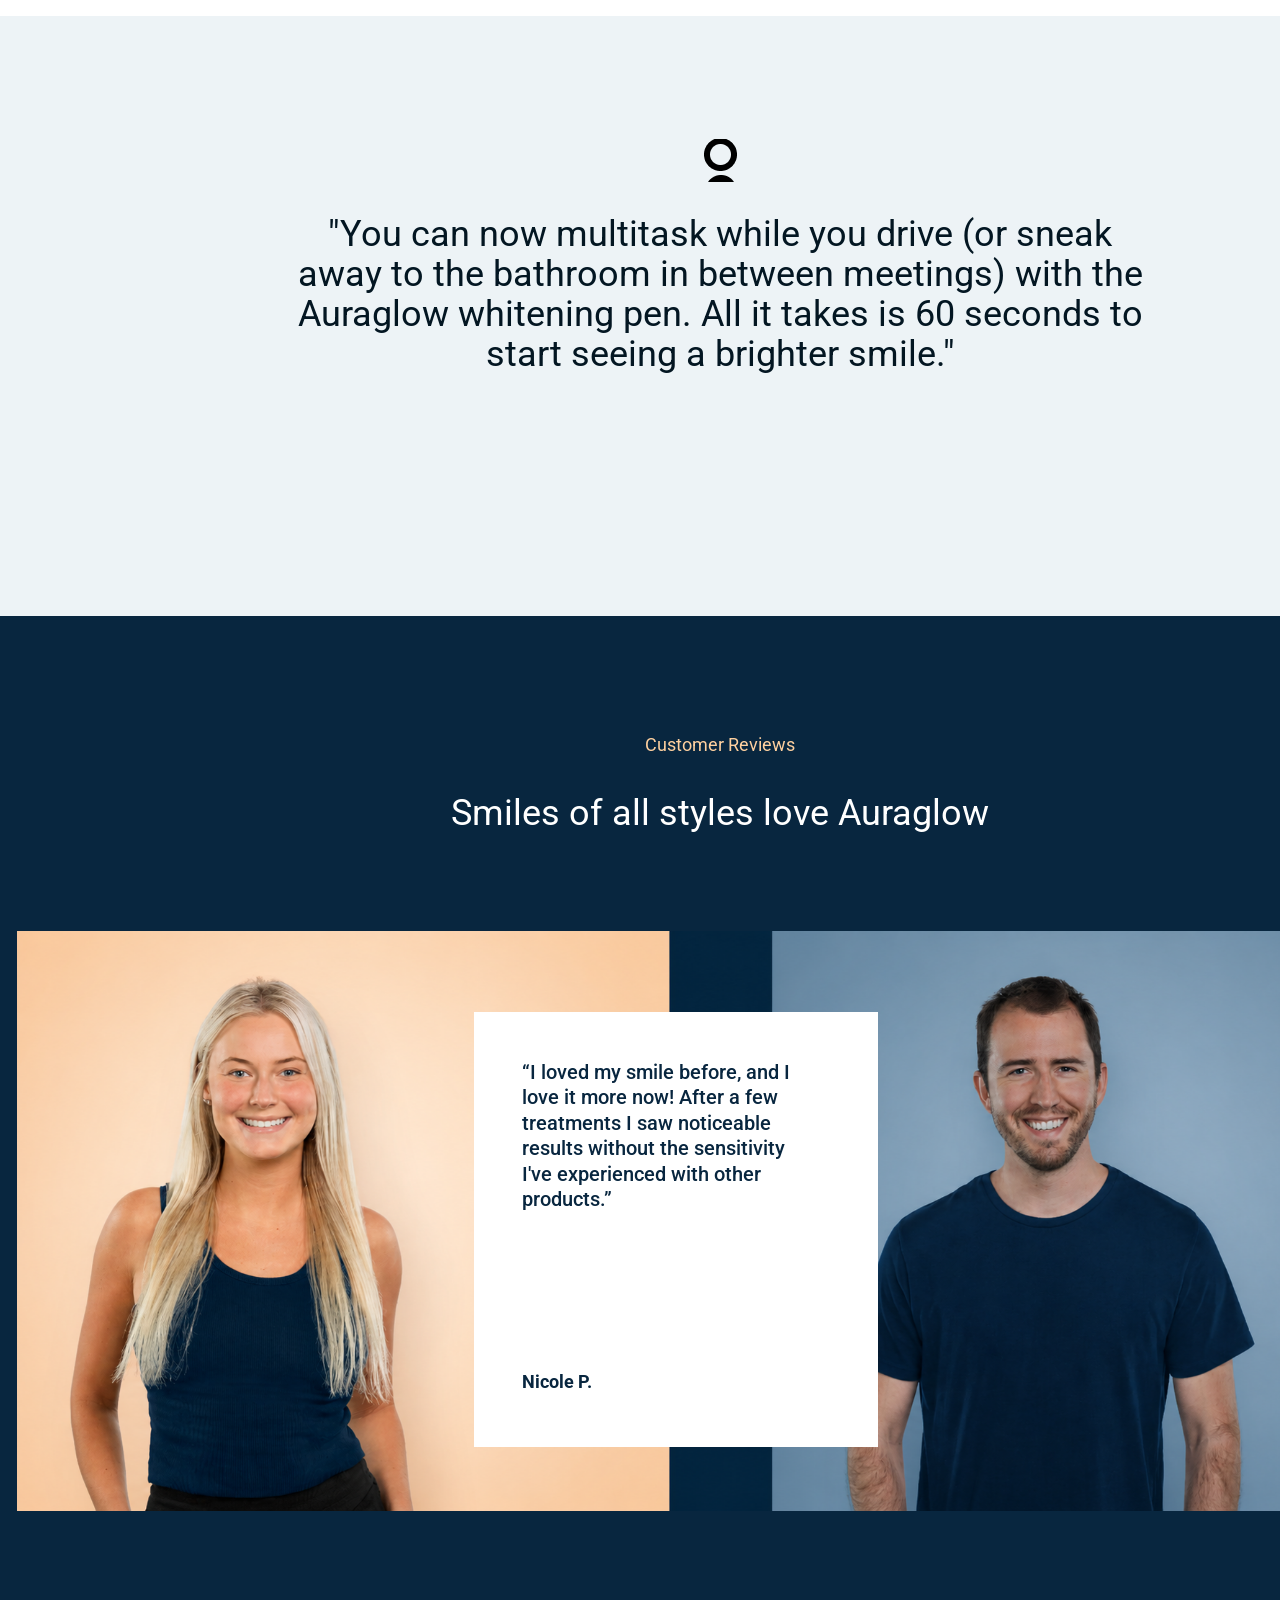
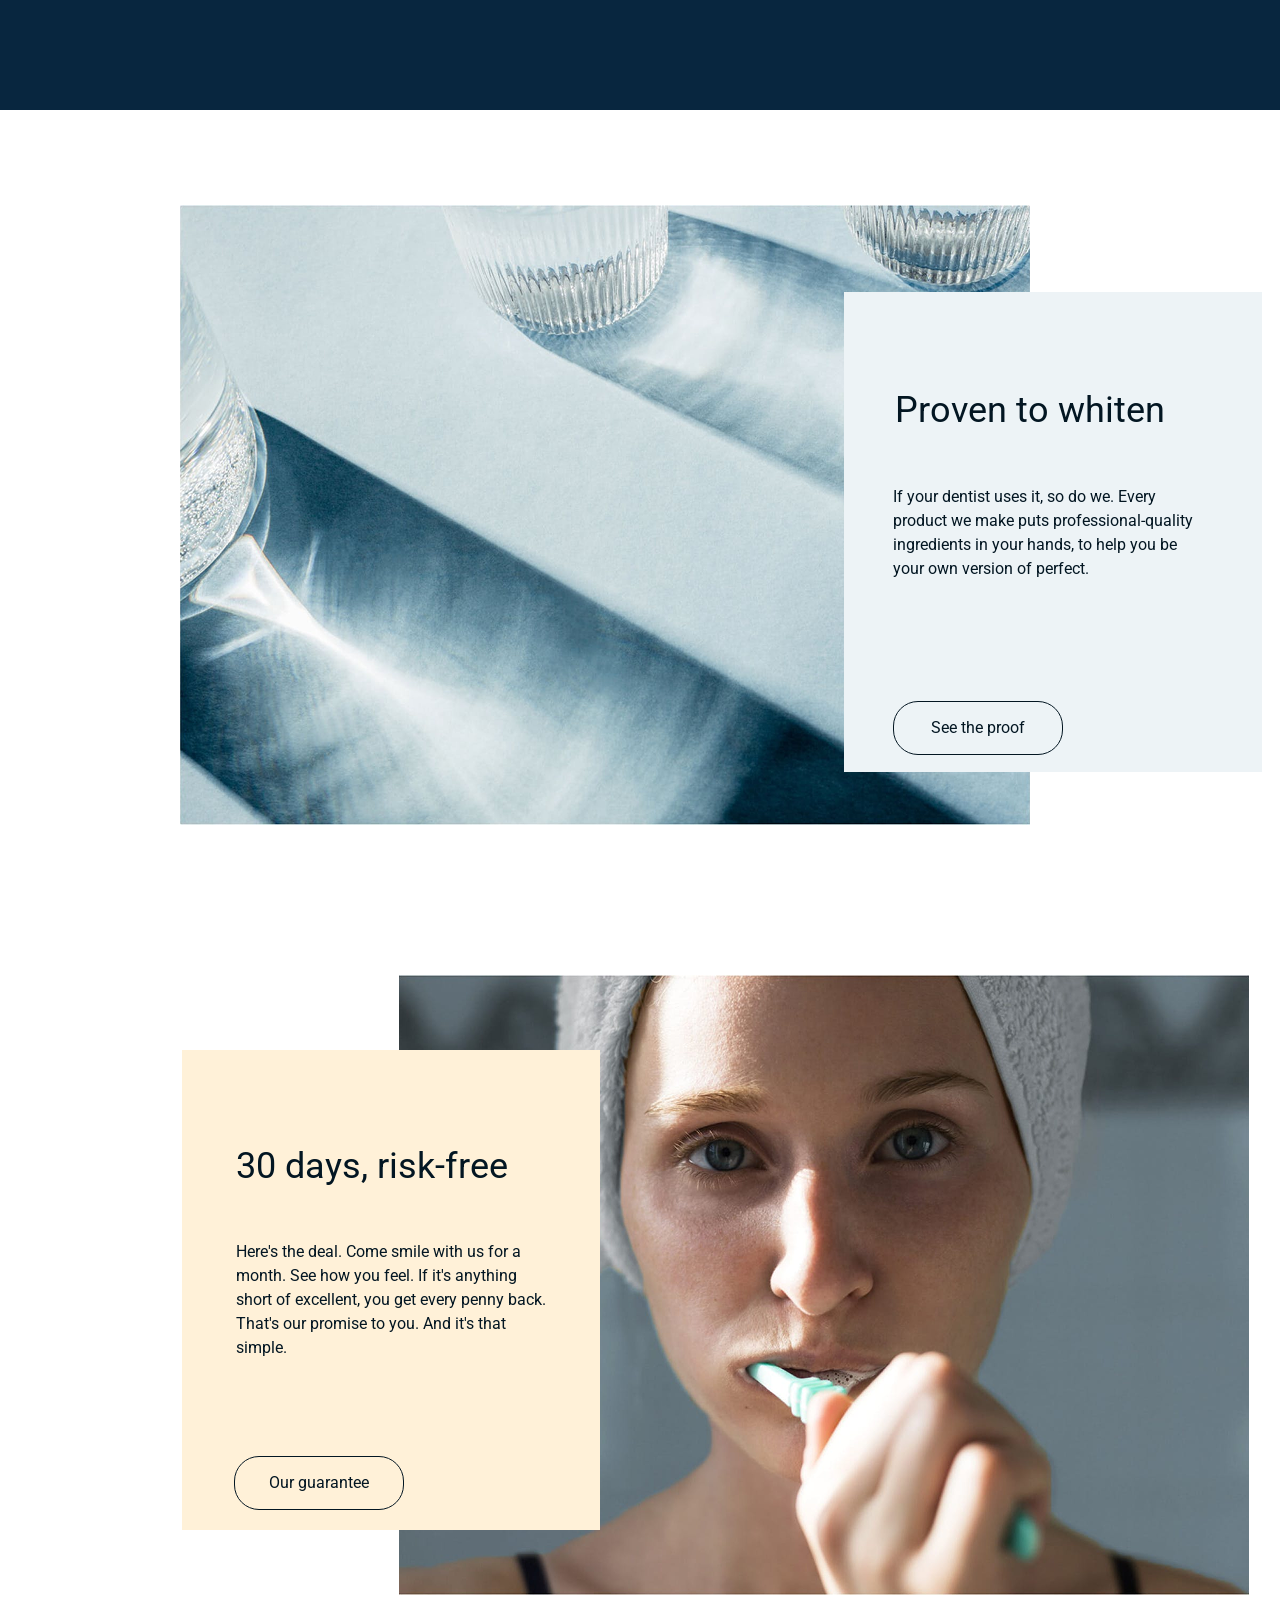
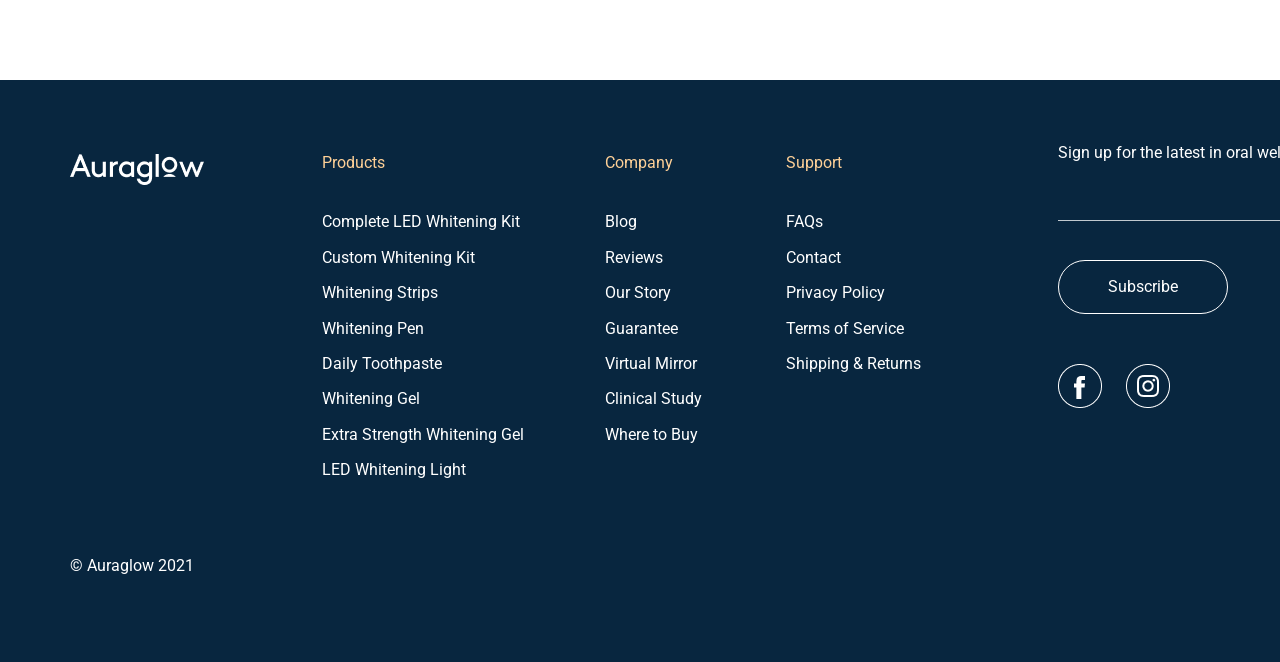
==== commit 6324c01a: "refactor: adjust reviews card text layout and typography" ====
--- a/lab3/desktop/index.html
+++ b/lab3/desktop/index.html
@@ -220,11 +220,17 @@
 
             <h2 class="reviews__title">Smiles of all styles love Auraglow</h2>
 
-            <img
-              class="reviews__image"
-              src="../assets/images/Customer-Reviews.png"
-              alt="Customer reviews"
-            />
+            <div class="reviews__image" aria-label="Customer reviews">
+              <article class="reviews__card">
+                <p class="reviews__card-text">
+                  “I loved my smile before, and I love it more now! After a few
+                  treatments I saw noticeable results without the sensitivity
+                  I've experienced with other products.”
+                </p>
+
+                <p class="reviews__author">Nicole P.</p>
+              </article>
+            </div>
           </div>
         </section>
 
--- a/lab3/desktop/css/style.css
+++ b/lab3/desktop/css/style.css
@@ -726,7 +726,7 @@
 
   display: grid;
   grid-template-columns: 1fr;
-  grid-template-rows: 128px 20px 25px 40px 102px 580px 153px;
+  grid-template-rows: 128px 20px 25px 40px 102px 580px 199px;
   justify-items: center;
 }
 
@@ -745,7 +745,7 @@
 .reviews__title {
   grid-row: 4;
   margin: 0;
-  transform: translateY(3px);
+  transform: translateY(4px);
 
   font-family: "Roboto", sans-serif;
   font-size: 36px;
@@ -757,11 +757,59 @@
 
 .reviews__image {
   grid-row: 6;
+
   width: 1407px;
   height: 580px;
 
-  display: block;
-  object-fit: cover;
+  background-image: url("../../assets/images/Customer-Reviews.png");
+  background-repeat: no-repeat;
+  background-size: 1407px 580px;
+  background-position: center;
+
+  display: grid;
+  place-items: center;
+}
+
+.reviews__card {
+  width: 404px;
+  height: 435px;
+  padding: 64px 40px 48px 48px;
+
+  background-color: #ffffff;
+  box-sizing: border-box;
+
+  display: flex;
+  flex-direction: column;
+  justify-content: space-between;
+
+  text-align: left;
+
+  transform: translate(-44px, 8px);
+}
+
+.reviews__card-text {
+  width: 282px;
+  margin: 0;
+
+  font-family: "Roboto", sans-serif;
+  font-size: 20px;
+  line-height: 1.28;
+  font-weight: 500;
+  color: #08263f;
+
+  transform: translate(0, -16px);
+}
+
+.reviews__author {
+  margin: 0;
+
+  font-family: "Roboto", sans-serif;
+  font-size: 18px;
+  line-height: 22px;
+  font-weight: 700;
+  color: #08263f;
+
+  transform: translateY(-6px);
 }
 
 /*Последний блок м докозательствами */
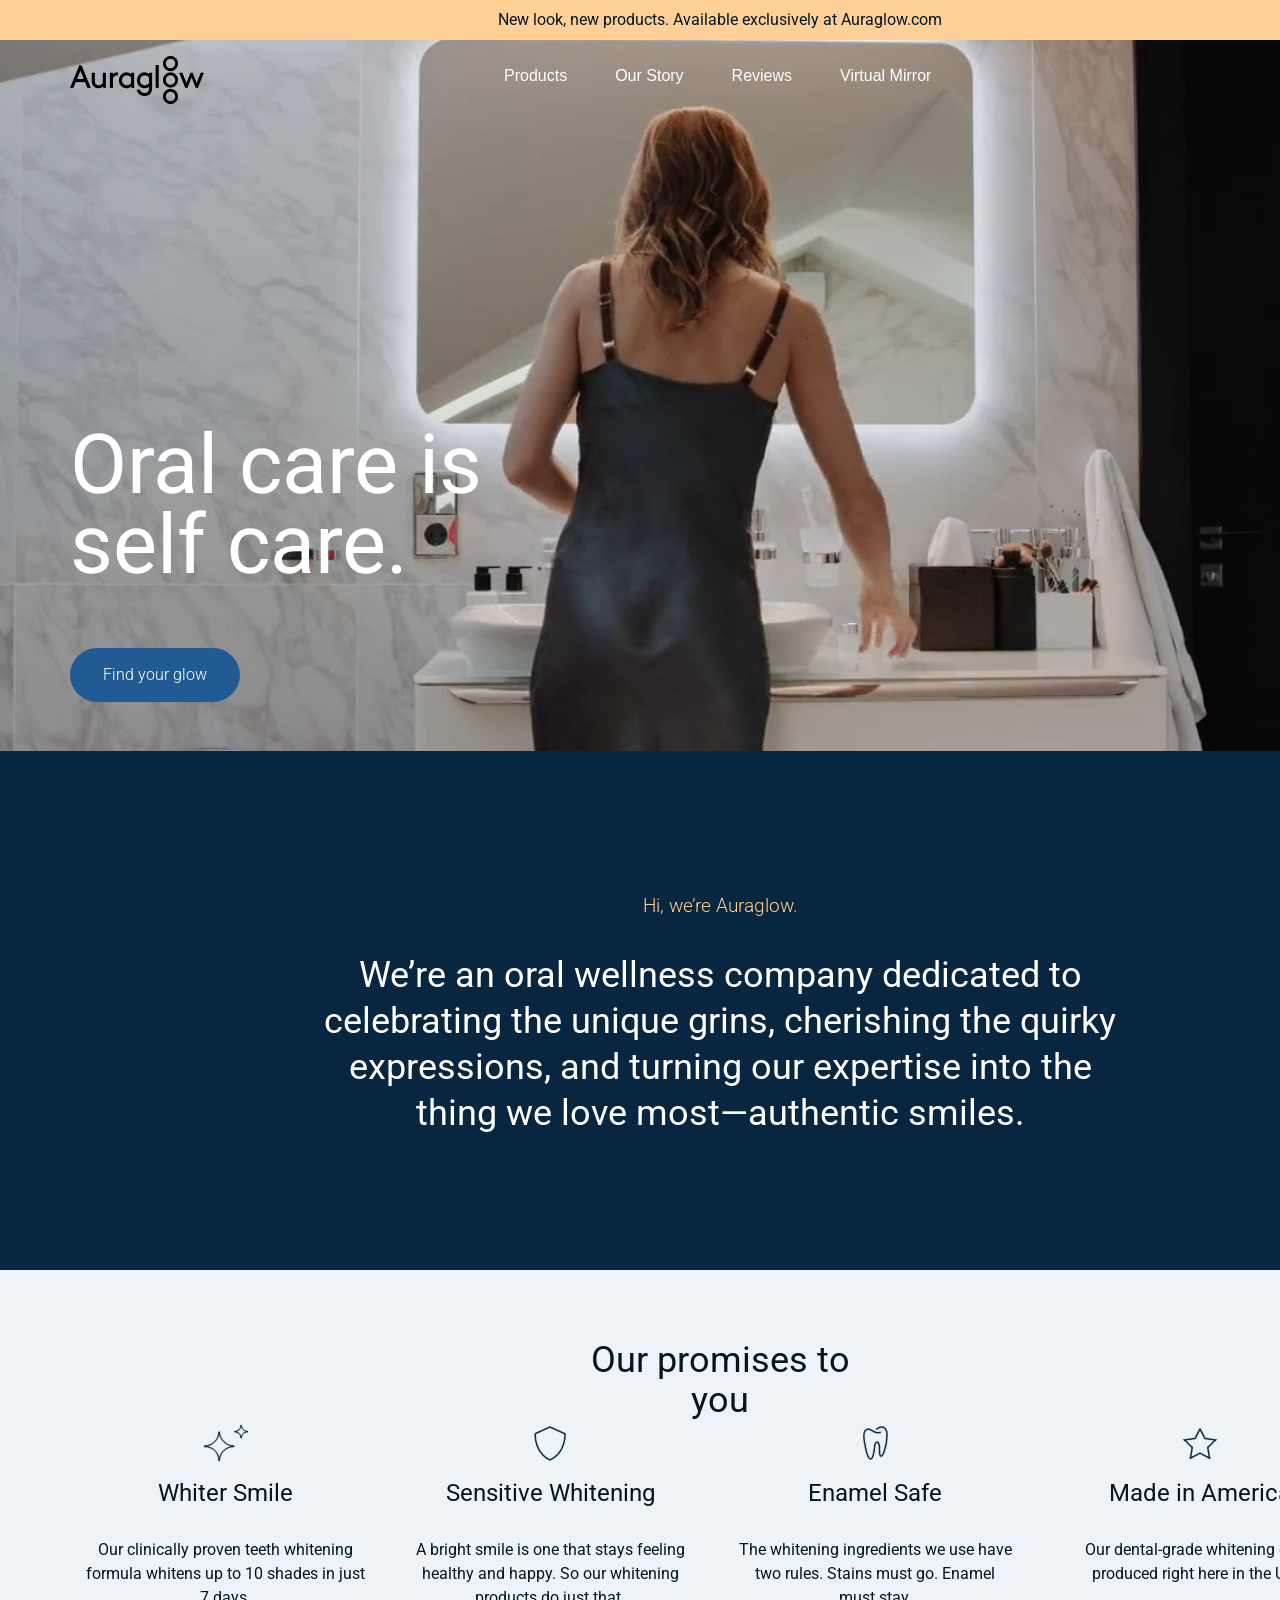
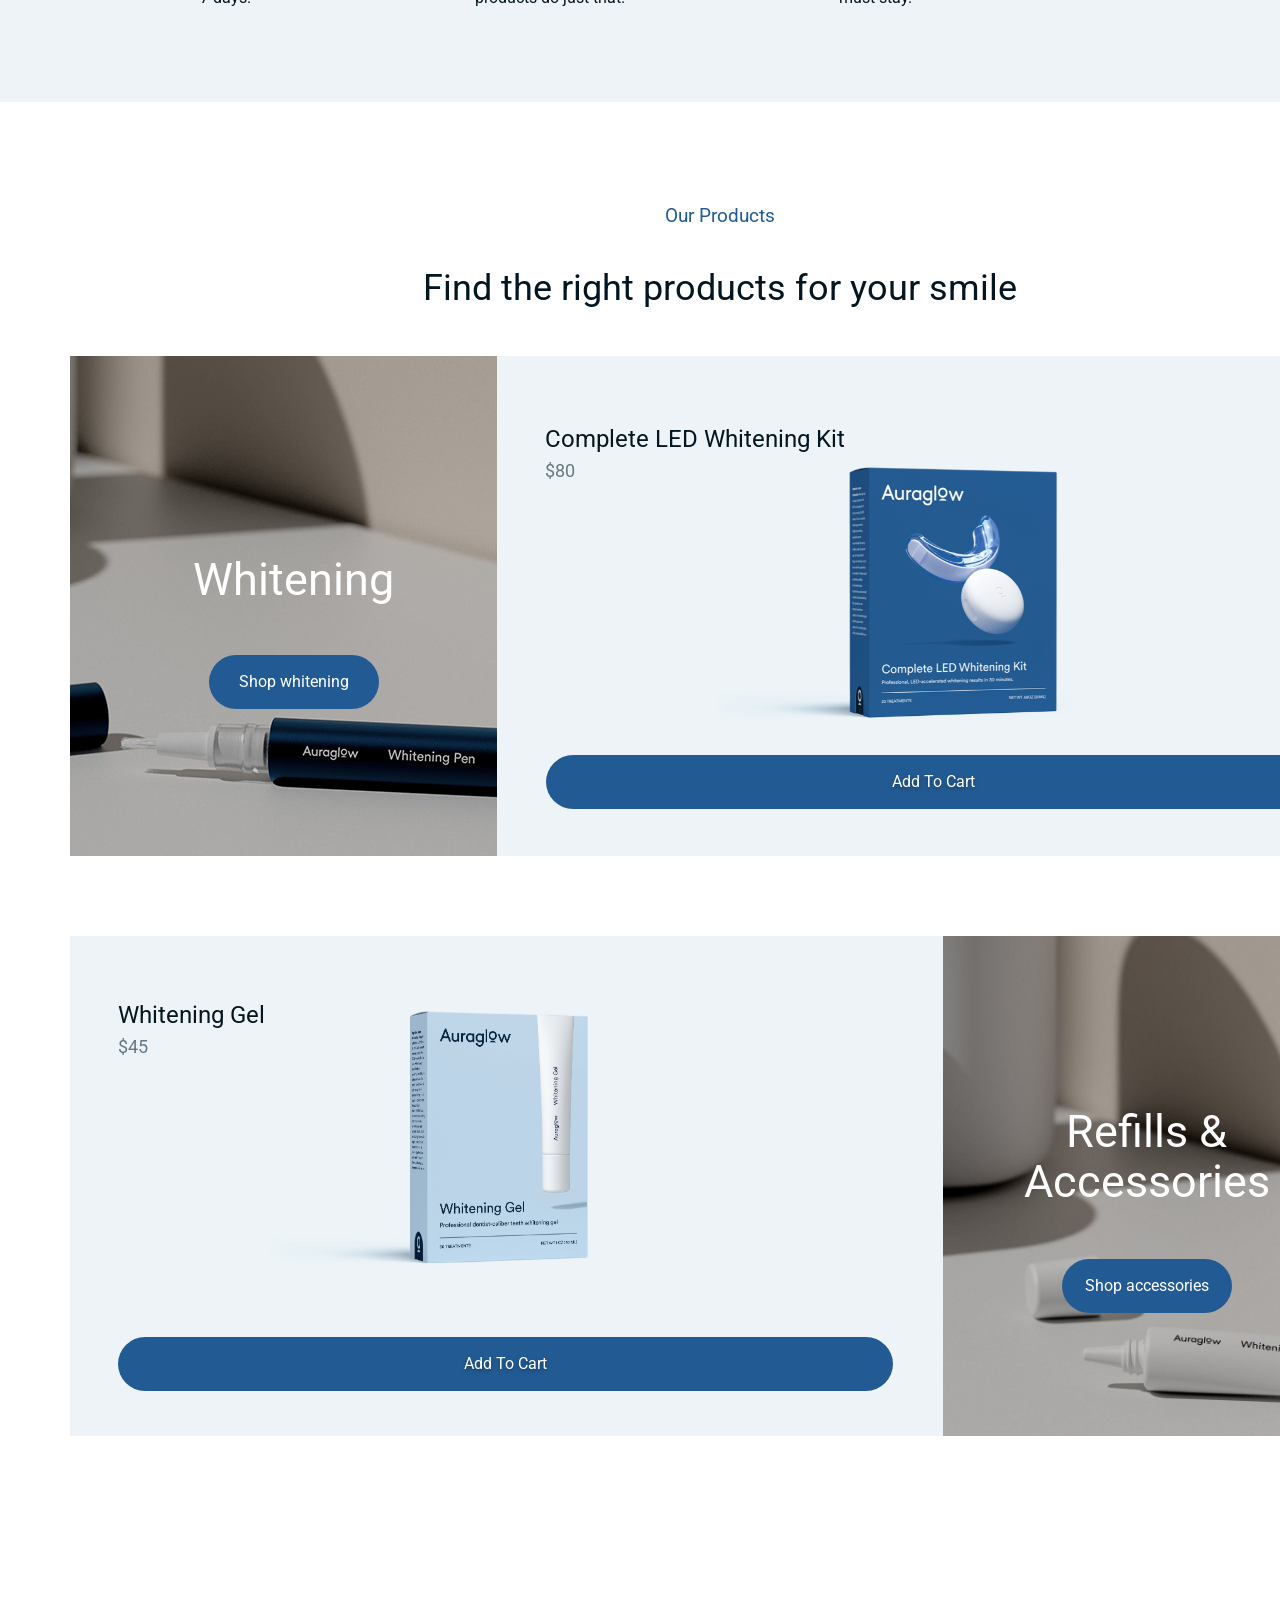
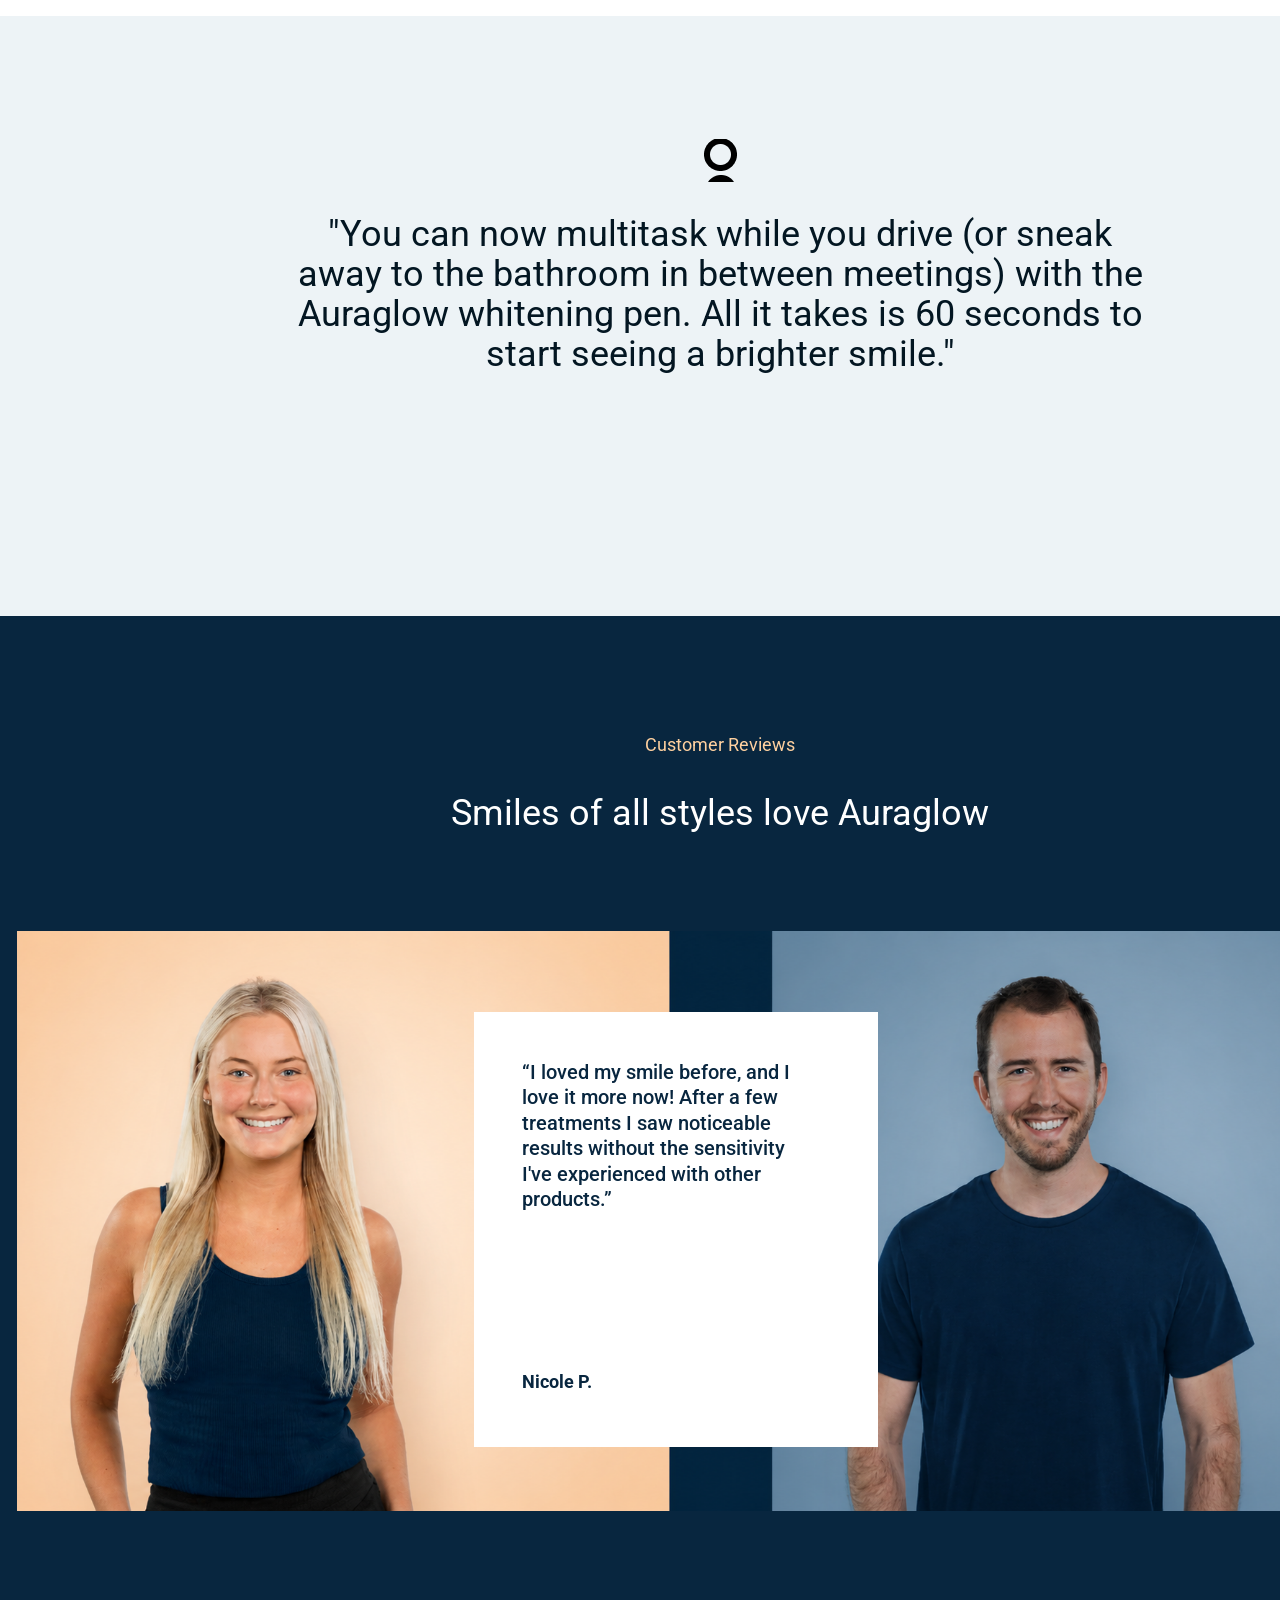
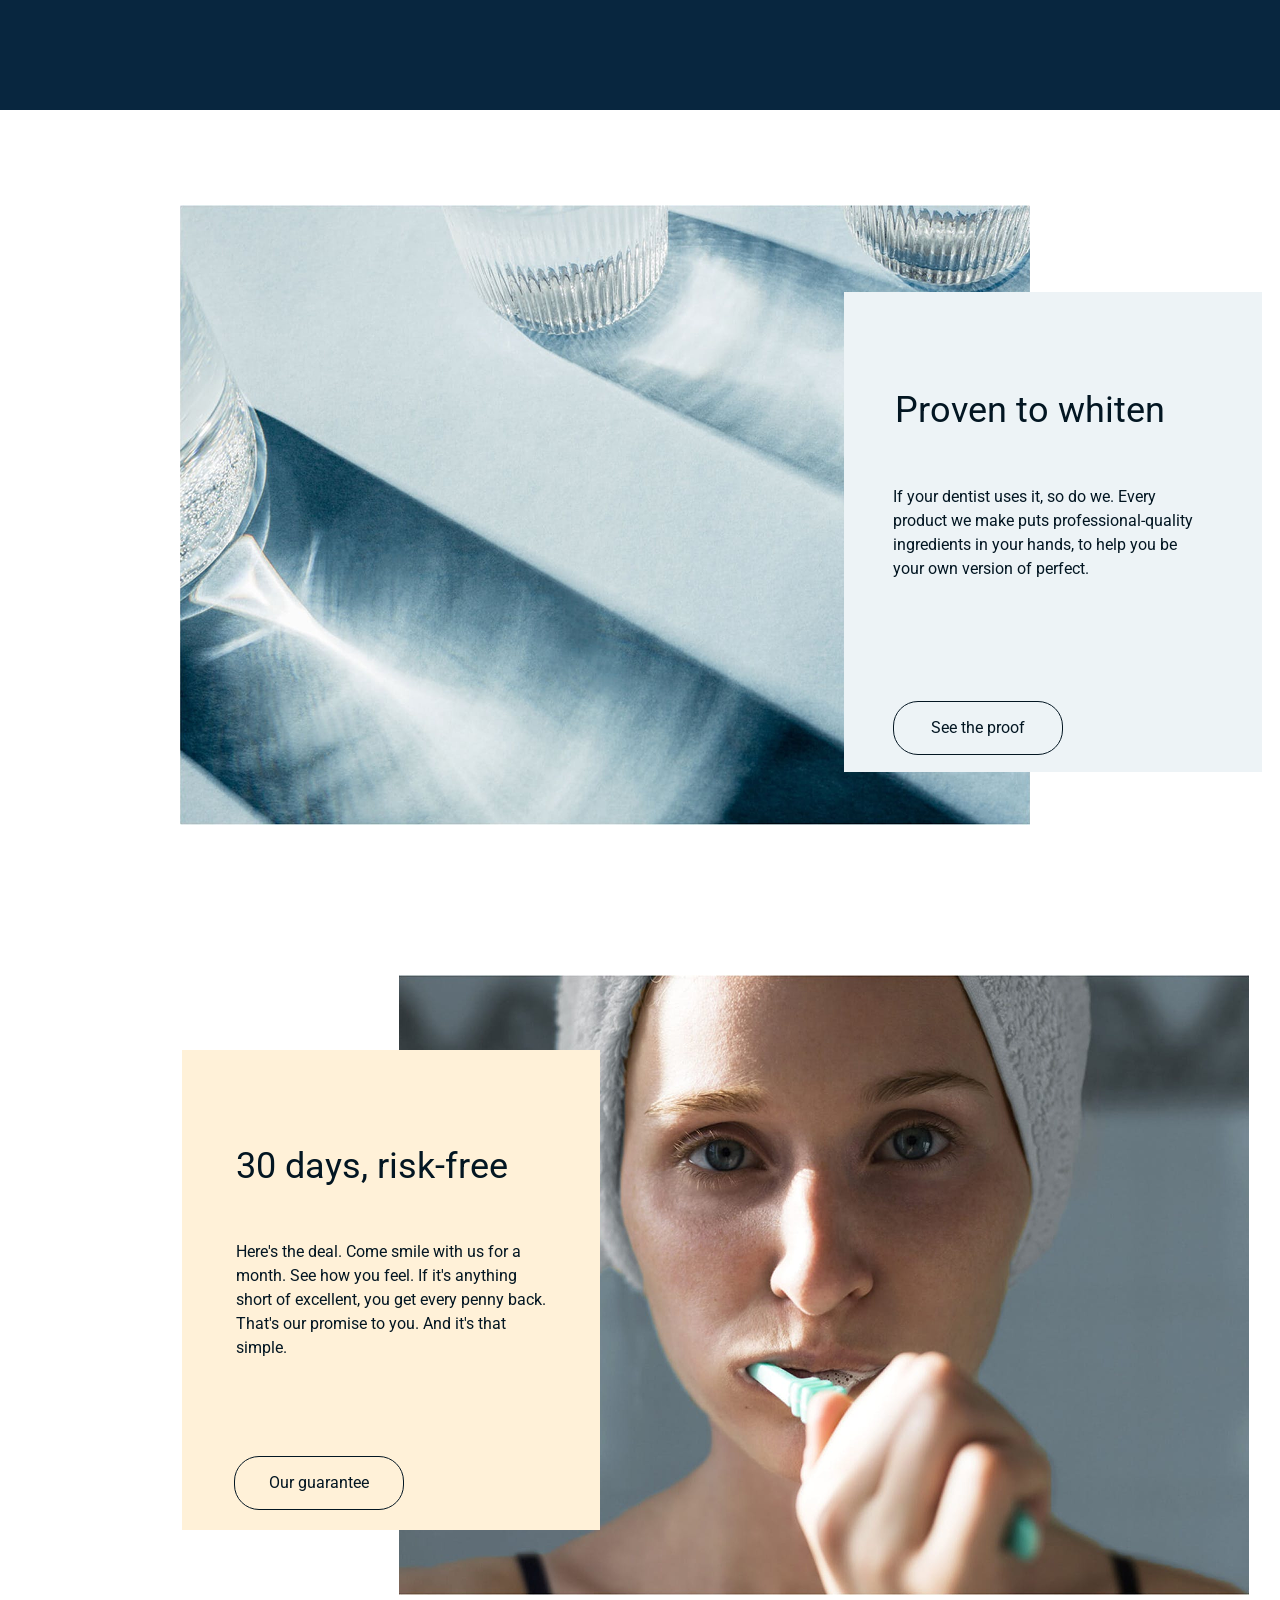
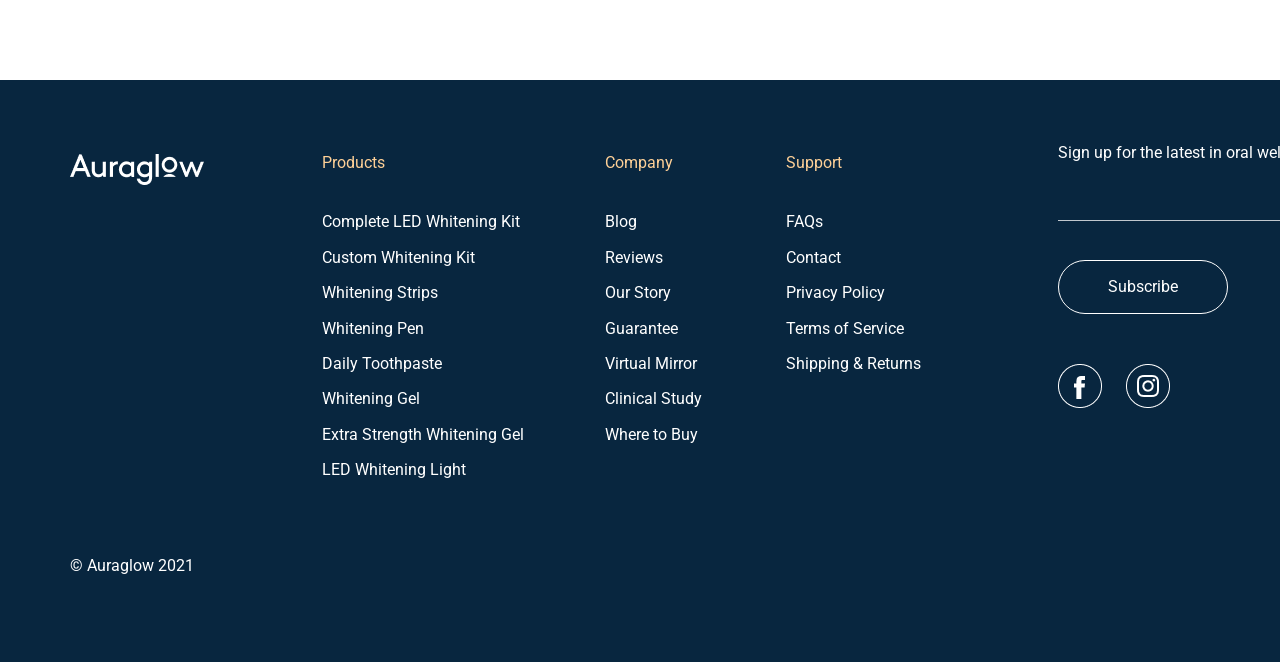
==== commit 02162961: "feat: add catalog page and product array" ====
--- a/lab3/desktop/index.html
+++ b/lab3/desktop/index.html
@@ -9,6 +9,16 @@
       rel="stylesheet"
     />
     <link rel="stylesheet" href="css/style.css" />
+    <link
+      rel="stylesheet"
+      href="../tablet/css/style.css"
+      media="(max-width: 780px)"
+    />
+    <link
+      rel="stylesheet"
+      href="../mobile/css/style.css"
+      media="(max-width: 480px)"
+    />
   </head>
 
   <body>
@@ -40,7 +50,7 @@
               </a>
 
               <nav class="nav">
-                <a href="#" class="nav__link">Products</a>
+                <a href="catalog.html" class="nav__link">Products</a>
                 <a href="#" class="nav__link">Our Story</a>
                 <a href="#" class="nav__link">Reviews</a>
                 <a href="#" class="nav__link">Virtual Mirror</a>
@@ -154,7 +164,9 @@
             <div class="products__grid">
               <article class="products__promo products__promo--whitening">
                 <h3 class="products__promo-title">Whitening</h3>
-                <a class="products__promo-button" href="#">Shop whitening</a>
+                <a class="products__promo-button" href="catalog.html"
+                  >Shop whitening</a
+                >
               </article>
 
               <article class="products__card products__card--kit">
@@ -167,7 +179,7 @@
 
                 <img
                   class="products__card-image products__card-image--kit"
-                  src="../assets/images/product-kit.png"
+                  src="../assets/product/product-kit.png"
                   alt="Complete LED Whitening Kit"
                 />
 
@@ -182,7 +194,7 @@
 
                 <img
                   class="products__card-image products__card-image--gel"
-                  src="../assets/images/product-gel.png"
+                  src="../assets/product/product-gel.png"
                   alt="Whitening Gel"
                 />
 
@@ -191,7 +203,9 @@
 
               <article class="products__promo products__promo--accessories">
                 <h3 class="products__promo-title">Refills &amp; Accessories</h3>
-                <a class="products__promo-button" href="#">Shop accessories</a>
+                <a class="products__promo-button" href="catalog.html"
+                  >Shop accessories</a
+                >
               </article>
             </div>
           </div>
@@ -290,14 +304,14 @@
             <h2 class="site-footer__title">Products</h2>
 
             <ul class="site-footer__list">
-              <li><a href="#">Complete LED Whitening Kit</a></li>
-              <li><a href="#">Custom Whitening Kit</a></li>
-              <li><a href="#">Whitening Strips</a></li>
-              <li><a href="#">Whitening Pen</a></li>
-              <li><a href="#">Daily Toothpaste</a></li>
-              <li><a href="#">Whitening Gel</a></li>
-              <li><a href="#">Extra Strength Whitening Gel</a></li>
-              <li><a href="#">LED Whitening Light</a></li>
+              <li><a href="catalog.html">Complete LED Whitening Kit</a></li>
+              <li><a href="catalog.html">Custom Whitening Kit</a></li>
+              <li><a href="catalog.html">Whitening Strips</a></li>
+              <li><a href="catalog.html">Whitening Pen</a></li>
+              <li><a href="catalog.html">Daily Toothpaste</a></li>
+              <li><a href="catalog.html">Whitening Gel</a></li>
+              <li><a href="catalog.html">Extra Strength Whitening Gel</a></li>
+              <li><a href="catalog.html">LED Whitening Light</a></li>
             </ul>
           </nav>
 
--- a/lab3/desktop/css/style.css
+++ b/lab3/desktop/css/style.css
@@ -19,6 +19,70 @@
 a {
   text-decoration: none;
   color: inherit;
+}
+
+@keyframes fade-in-up {
+  from {
+    opacity: 0;
+    transform: translateY(calc(var(--animation-base-y, 0px) + 18px));
+  }
+
+  to {
+    opacity: 1;
+    transform: translateY(var(--animation-base-y, 0px));
+  }
+}
+
+@keyframes float {
+  0% {
+    transform: translateY(0);
+  }
+
+  50% {
+    transform: translateY(-6px);
+  }
+
+  100% {
+    transform: translateY(0);
+  }
+}
+
+@keyframes pulse {
+  0% {
+    transform: translateY(35px) scale(1);
+  }
+
+  50% {
+    transform: translateY(35px) scale(1.04);
+  }
+
+  100% {
+    transform: translateY(35px) scale(1);
+  }
+}
+
+@keyframes shine {
+  0% {
+    left: -80px;
+  }
+
+  100% {
+    left: 100%;
+  }
+}
+
+@keyframes review-float {
+  0% {
+    transform: translate(-44px, 8px);
+  }
+
+  50% {
+    transform: translate(-44px, 0);
+  }
+
+  100% {
+    transform: translate(-44px, 8px);
+  }
 }
 
 button {
@@ -105,6 +169,10 @@
   display: grid;
   grid-template-columns: 134px 15px;
   align-items: center;
+
+  transition:
+    transform 0.3s ease,
+    filter 0.3s ease;
 }
 
 .header__logo-text {
@@ -130,19 +198,31 @@
 }
 
 .nav__link {
+  position: relative;
+
   font-family: Arial, sans-serif;
   font-size: 16px;
   line-height: 16px;
   font-weight: 300;
   color: #ffffff;
   white-space: nowrap;
-}
-
-.nav__link:hover {
-  opacity: 0.75;
-}
-
-/* Корзина */
+
+  transition: opacity 0.3s ease;
+}
+
+.nav__link::after {
+  content: "";
+  position: absolute;
+  right: 0;
+  bottom: -7px;
+  left: 0;
+  height: 1px;
+  background-color: currentColor;
+  transform: scaleX(0);
+  transform-origin: left;
+  transition: transform 0.3s ease;
+}
+
 .cart {
   justify-self: end;
 
@@ -155,6 +235,10 @@
 
   margin-top: -11px;
   margin-right: 59px;
+
+  transition:
+    transform 0.3s ease,
+    opacity 0.3s ease;
 }
 
 .cart img {
@@ -164,10 +248,6 @@
   display: block;
 }
 
-.cart:hover {
-  opacity: 0.75;
-}
-
 .main {
   width: 1440px;
 }
@@ -180,7 +260,6 @@
   align-items: flex-end;
 }
 
-/* текст + кнопка */
 .hero__content {
   display: flex;
   flex-direction: column;
@@ -201,6 +280,10 @@
   color: #ffffff;
   transform: translateY(2px);
   margin-bottom: 0;
+
+  --animation-base-y: 2px;
+
+  animation: fade-in-up 0.7s ease both;
 }
 
 .hero__button {
@@ -221,10 +304,14 @@
   line-height: 24px;
   font-weight: 300;
   color: #ffffff;
-}
-
-.hero__button:hover {
-  background-color: #225b93;
+
+  transition:
+    transform 0.3s ease,
+    background-color 0.3s ease,
+    box-shadow 0.3s ease,
+    filter 0.3s ease;
+
+  animation: pulse 1s ease-in-out infinite;
 }
 
 /* О компании, синий фон */
@@ -235,14 +322,12 @@
   padding-top: 141px;
 }
 
-/* Контейнер текста */
 .about__content {
   width: 850px;
   margin: 0 auto;
   text-align: center;
 }
 
-/* Маленькая строка сверху */
 .about__subtitle {
   margin: 0 auto 11px;
   text-align: center;
@@ -269,6 +354,10 @@
   color: #ffffff;
 
   transform: translateY(19px);
+
+  --animation-base-y: 19px;
+
+  animation: fade-in-up 0.75s ease 0.12s both;
 }
 
 /* Блок преимуществ */
@@ -303,7 +392,6 @@
   transform: translateY(-1px);
 }
 
-/* Сетка карточек */
 .promises__grid {
   grid-column: 2;
   grid-row: 4;
@@ -325,9 +413,12 @@
   grid-template-rows: 38px 24px 26px 20px 72px 52px;
 
   text-align: center;
-}
-
-/* Общие позиции внутри карточки */
+
+  transition:
+    transform 0.3s ease,
+    box-shadow 0.3s ease;
+}
+
 .promises__icon-box,
 .promises__card-title,
 .promises__card-text {
@@ -351,6 +442,9 @@
 .promises__icon {
   display: block;
   object-fit: contain;
+
+  transition: transform 0.3s ease;
+  animation: float 2s ease-in-out infinite;
 }
 
 .promises__icon--smile {
@@ -407,7 +501,6 @@
   transform: translateY(2px);
 }
 
-/* Товары */
 .products {
   width: 1440px;
   margin: 5px auto 0;
@@ -448,7 +541,6 @@
   text-align: center;
 }
 
-/* Сетка */
 .products__grid {
   width: 1300px;
   margin-top: 48px;
@@ -460,6 +552,10 @@
 }
 
 .products__promo {
+  position: relative;
+  isolation: isolate;
+  overflow: hidden;
+
   display: flex;
   flex-direction: column;
   align-items: center;
@@ -473,13 +569,23 @@
   background-size: cover;
 }
 
+.products__promo::before {
+  content: "";
+  position: absolute;
+  inset: 0;
+  z-index: 0;
+  background-color: rgba(3, 22, 34, 0.18);
+  opacity: 0;
+  transition: opacity 0.35s ease;
+}
+
 .products__promo--whitening {
   grid-column: 1;
   grid-row: 1;
 
   gap: 50px;
 
-  background-image: url("../../assets/images/product-whitening.png");
+  background-image: url("../../assets/product/product-whitening.png");
 }
 
 .products__promo--accessories {
@@ -489,10 +595,13 @@
   gap: 43px;
   padding-bottom: 82px;
 
-  background-image: url("../../assets/images/product-accessories.png");
+  background-image: url("../../assets/product/product-accessories.png");
 }
 
 .products__promo-title {
+  position: relative;
+  z-index: 1;
+
   margin: 0;
 
   color: #ffffff;
@@ -504,17 +613,18 @@
   line-height: 50px;
 }
 
-/* Левая промо-карточка */
 .products__promo--whitening .products__promo-title {
   transform: translateY(-78px) translateX(10px);
 }
 
-/* Правая промо-карточка */
 .products__promo--accessories .products__promo-title {
   transform: translateY(-50px) translateX(-10px);
 }
 
 .products__promo-button {
+  position: relative;
+  z-index: 1;
+
   display: inline-flex;
   align-items: center;
   justify-content: center;
@@ -530,14 +640,17 @@
   line-height: 24px;
   font-weight: 400;
   color: #ffffff;
-}
-
-/* Кнопка на левой картинке Whitening */
+
+  transition:
+    background-color 0.3s ease,
+    box-shadow 0.3s ease,
+    filter 0.3s ease;
+}
+
 .products__promo--whitening .products__promo-button {
   transform: translateY(-78px) translateX(10px);
 }
 
-/* Кнопка на правой картинке Accessories */
 .products__promo--accessories .products__promo-button {
   transform: translateY(-41px) translateX(-10px);
 }
@@ -549,6 +662,10 @@
   display: grid;
   grid-template-columns: 1fr;
   grid-template-rows: 1fr;
+
+  transition:
+    transform 0.3s ease,
+    box-shadow 0.3s ease;
 }
 
 .products__card--kit {
@@ -610,6 +727,8 @@
 
   object-fit: contain;
   z-index: 1;
+
+  transition: transform 0.35s ease;
 }
 
 .products__card-image--kit {
@@ -649,6 +768,35 @@
   color: #ffffff;
 
   z-index: 2;
+
+  transition:
+    background-color 0.3s ease,
+    box-shadow 0.3s ease,
+    filter 0.3s ease;
+
+  position: relative;
+  overflow: hidden;
+
+  text-shadow: 0 2px 4px rgba(0, 0, 0, 0.35);
+}
+
+.products__card-button::before {
+  content: "";
+  position: absolute;
+  top: 0;
+  left: -80px;
+
+  width: 50px;
+  height: 100%;
+
+  background: linear-gradient(
+    120deg,
+    transparent,
+    rgba(255, 255, 255, 0.6),
+    transparent
+  );
+
+  transform: skewX(-20deg);
 }
 
 .products__card--kit .products__card-button {
@@ -661,12 +809,7 @@
   margin-bottom: 45px;
 }
 
-.products__promo-button:hover,
-.products__card-button:hover {
-  background-color: #1f5283;
-}
-
-/* Отзывыы */
+/* Отзывы */
 .testimonial {
   width: 1440px;
   height: 600px;
@@ -710,6 +853,10 @@
   letter-spacing: 0;
   text-align: center;
   color: #031622;
+
+  --animation-base-y: 0px;
+
+  animation: fade-in-up 0.75s ease 0.2s both;
 }
 
 /* Отзывы покупателей */
@@ -785,6 +932,10 @@
   text-align: left;
 
   transform: translate(-44px, 8px);
+
+  transition:
+    transform 0.3s ease,
+    box-shadow 0.3s ease;
 }
 
 .reviews__card-text {
@@ -967,28 +1118,106 @@
   transform: translate(0, 26px);
 }
 
-.proof__button:hover {
-  background-color: #031622;
-  color: #ffffff;
-}
-
 .hero__button,
 .products__promo-button,
 .products__card-button {
   cursor: pointer;
-
-  transition:
-    background-color 0.3s ease,
-    box-shadow 0.3s ease,
-    filter 0.3s ease;
-}
-
-.hero__button:hover,
-.products__promo-button:hover,
-.products__card-button:hover {
-  background-color: #1a4a78;
-  box-shadow: 0 6px 18px rgba(0, 0, 0, 0.25);
-  filter: brightness(1.5);
+}
+
+/* Анимации */
+@media (hover: hover) and (pointer: fine) {
+  .header__logo:hover {
+    transform: scale(1.1);
+    filter: brightness(2);
+  }
+
+  .nav__link:hover {
+    opacity: 0.54;
+  }
+
+  .nav__link:hover::after {
+    transform: scaleX(1);
+  }
+
+  .cart:hover {
+    opacity: 1;
+    transform: translateY(-2px) scale(1.04) rotate(360deg);
+  }
+
+  .hero__button:hover {
+    background-color: #40469a;
+    box-shadow: 0 8px 18px rgba(0, 0, 0, 0.24);
+    filter: brightness(1.01);
+    transform: translateY(30px) scale(1.03);
+  }
+
+  .promises__card:hover {
+    transform: translateY(-6px);
+    box-shadow: 0 10px 24px rgba(27, 215, 27, 0.08);
+  }
+
+  .products__card:hover {
+    transform: translateY(-6px) rotateX(2deg) rotateY(-2deg);
+    box-shadow: 0 14px 28px rgba(3, 22, 34, 0.1);
+  }
+
+  .products__card:hover .products__card-image {
+    transform: scale(1.03);
+  }
+
+  .products__card:hover .products__card-image--gel {
+    transform: translateY(-16px) scale(1.03);
+  }
+
+  .products__promo:hover::before {
+    opacity: 1;
+  }
+
+  .products__promo-button:hover,
+  .products__card-button:hover {
+    background-color: #1a4a78;
+    box-shadow: 0 6px 16px rgba(3, 22, 34, 0.2);
+    filter: brightness(1.06);
+  }
+
+  .reviews__card:hover {
+    transform: translate(-44px, 2px);
+    box-shadow: 0 16px 34px rgba(3, 22, 34, 0.2);
+  }
+
+  .site-footer__list a:hover {
+    color: #fed097;
+  }
+
+  .site-footer__social-link:hover {
+    opacity: 0.85;
+    transform: rotate(-50deg) scale(1.05);
+  }
+
+  .proof__button:hover {
+    background-color: #031622;
+    color: #ffffff;
+  }
+
+  .site-footer__subscribe-button:hover {
+    background-color: #ffffff;
+    color: #08263f;
+  }
+
+  .site-footer__logo:hover .site-footer__logo-image {
+    transform: scale(1.02) skewX(-6deg);
+    filter: drop-shadow(0 0 12px rgba(254, 208, 151, 0.75)) brightness(1.2);
+  }
+  .products__card-button:hover::before {
+    animation: shine 0.7s ease;
+  }
+}
+
+.site-footer__list a:focus-visible,
+.site-footer__subscribe-button:focus-visible,
+.site-footer__social-link:focus-visible {
+  outline: 2px solid #f97aec;
+  outline-offset: 4px;
 }
 
 .site-footer {
@@ -1024,6 +1253,10 @@
   height: 31px;
   display: block;
   object-fit: contain;
+
+  transition:
+    transform 0.4s ease,
+    filter 0.4s ease;
 }
 
 .site-footer__nav {
@@ -1077,10 +1310,8 @@
   color: #ffffff;
   text-decoration: none;
   white-space: nowrap;
-}
-
-.site-footer__list a:hover {
-  color: #fed097;
+
+  transition: color 0.3s ease;
 }
 
 .site-footer__subscribe {
@@ -1134,11 +1365,10 @@
   color: #ffffff;
 
   cursor: pointer;
-}
-
-.site-footer__subscribe-button:hover {
-  background-color: #ffffff;
-  color: #08263f;
+
+  transition:
+    background-color 0.3s ease,
+    color 0.3s ease;
 }
 
 .site-footer__socials {
@@ -1159,10 +1389,10 @@
 
   color: #ffffff;
   text-decoration: none;
-}
-
-.site-footer__social-link:hover {
-  opacity: 0.75;
+
+  transition:
+    transform 0.3s ease,
+    opacity 0.3s ease;
 }
 
 .site-footer__social-icon {
--- a/lab3/tablet/css/style.css
+++ b/lab3/tablet/css/style.css
@@ -0,0 +1,1099 @@
+html,
+body {
+  width: 100%;
+  min-width: 0;
+}
+
+.page,
+.main,
+.hero-area,
+.header,
+.about,
+.promises,
+.products,
+.testimonial,
+.reviews,
+.site-footer {
+  width: 100%;
+  max-width: 100%;
+}
+
+.page {
+  margin: 0;
+}
+
+.top-banner {
+  height: 42px;
+  padding: 0 40px;
+  grid-template-columns: 1fr;
+}
+
+.top-banner__text {
+  grid-column: 1;
+  width: 100%;
+  max-width: 460px;
+  justify-self: center;
+  font-size: 15px;
+  line-height: 22px;
+}
+
+.top-banner__close {
+  display: none;
+}
+
+.hero-area {
+  height: 598px;
+  background-size: cover;
+  background-position: center top;
+}
+
+.header {
+  height: 70px;
+}
+
+.header__row {
+  height: 70px;
+  padding: 0 40px;
+  grid-template-columns: 134px 1fr 48px;
+  column-gap: 28px;
+}
+
+.header__logo {
+  margin: 0;
+  width: 149px;
+  height: 48px;
+
+  display: grid;
+  grid-template-columns: 134px 15px;
+  align-items: center;
+}
+
+.header__logo-text {
+  width: 134px;
+  height: 31px;
+  object-fit: contain;
+}
+
+.header__logo-icon {
+  width: 15px;
+  height: 48px;
+  object-fit: contain;
+  margin-left: -41px;
+}
+.nav {
+  gap: 26px;
+  margin: 0;
+  justify-self: center;
+}
+
+.nav__link {
+  font-size: 15px;
+  line-height: 20px;
+}
+
+.cart {
+  width: 48px;
+  height: 48px;
+  margin: 0;
+  justify-self: end;
+}
+
+.hero {
+  height: 528px;
+  padding: 0 56px 55px;
+}
+
+.hero__content {
+  width: 410px;
+  margin: 0;
+}
+
+.hero__title {
+  width: 410px;
+  font-size: 68px;
+  line-height: 72px;
+  transform: none;
+
+  --animation-base-y: 0px;
+}
+
+.hero__button {
+  width: 174px;
+  margin-top: 25px;
+  transform: none;
+}
+
+.about {
+  height: 470px;
+  padding-top: 92px;
+}
+
+.about__content {
+  width: min(656px, calc(100% - 80px));
+}
+
+.about__subtitle {
+  margin-bottom: 46px;
+  font-size: 18px;
+  line-height: 28px;
+  transform: none;
+}
+
+.about__title {
+  width: min(612px, 100%);
+  font-size: 32px;
+  line-height: 42px;
+  transform: none;
+
+  --animation-base-y: 0px;
+}
+
+.promises {
+  height: 700px;
+  padding: 62px 40px 40px;
+  display: flex;
+  flex-direction: column;
+  align-items: center;
+}
+
+.promises__title {
+  width: 100%;
+  height: auto;
+  font-size: 34px;
+  line-height: 42px;
+  transform: none;
+}
+
+.promises__grid {
+  width: 100%;
+  height: auto;
+  margin-top: 42px;
+  display: grid;
+  grid-template-columns: repeat(2, minmax(0, 1fr));
+  gap: 25px 28px;
+}
+
+.promises__card {
+  width: 100%;
+  min-height: 230px;
+  height: auto;
+  padding: 4px 20px 26px;
+  display: flex;
+  flex-direction: column;
+  align-items: center;
+}
+
+.promises__icon-box {
+  width: 100%;
+  height: 42px;
+  transform: none;
+}
+
+.promises__card-title {
+  width: 100%;
+  margin-top: 12px;
+  font-size: 23px;
+  line-height: 32px;
+  transform: none;
+}
+
+.promises__card-text {
+  width: 100%;
+  margin-top: 22px;
+  font-size: 16px;
+  line-height: 24px;
+  transform: none;
+}
+
+.products {
+  margin-top: 0;
+  padding: 70px 40px 90px;
+}
+
+.products__container {
+  width: 100%;
+}
+
+.products__subtitle {
+  margin: 0 0 26px;
+  font-size: 16px;
+  line-height: 24px;
+}
+
+.products__title {
+  width: 100%;
+  font-size: 32px;
+  line-height: 40px;
+}
+
+.products__grid {
+  width: 100%;
+  margin-top: 48px;
+  grid-template-columns: minmax(210px, 248px) minmax(0, 420px);
+  grid-template-rows: repeat(2, 395px);
+  gap: 15px 20px;
+}
+
+.products__promo,
+.products__card {
+  width: 100%;
+  height: 395px;
+}
+
+.products__promo {
+  padding: 0 20px 20px;
+  justify-content: center;
+  gap: 32px;
+}
+
+.products__promo--whitening {
+  grid-column: 1;
+  grid-row: 1;
+}
+
+.products__promo--accessories {
+  grid-column: 2;
+  grid-row: 2;
+  padding-bottom: 20px;
+}
+
+.products__card--kit {
+  grid-column: 2;
+  grid-row: 1;
+}
+
+.products__card--gel {
+  grid-column: 1;
+  grid-row: 2;
+}
+
+.products__promo-title,
+.products__promo--whitening .products__promo-title,
+.products__promo--accessories .products__promo-title,
+.products__promo--whitening .products__promo-button,
+.products__promo--accessories .products__promo-button {
+  transform: none;
+}
+
+.products__promo-title {
+  max-width: 210px;
+  font-size: 34px;
+  line-height: 42px;
+}
+
+.products__card {
+  min-width: 0;
+}
+
+.products__card-info {
+  margin: 0;
+  padding: 22px 24px 0;
+}
+
+.products__card--kit .products__card-info,
+.products__card--gel .products__card-info {
+  margin: 0;
+}
+
+.products__card-title {
+  max-width: 260px;
+  font-size: 20px;
+  line-height: 26px;
+}
+
+.products__card-price {
+  font-size: 16px;
+  line-height: 22px;
+}
+
+.products__card-image--kit {
+  width: min(318px, 78%);
+  height: auto;
+  margin: 56px auto 0;
+  justify-self: center;
+}
+
+.products__card-image--gel {
+  width: min(320px, 78%);
+  height: auto;
+  margin: 48px auto 0;
+  justify-self: center;
+  transform: none;
+}
+
+.products__card-button {
+  width: calc(100% - 48px);
+  height: 54px;
+  justify-self: center;
+}
+
+.products__card--kit .products__card-button,
+.products__card--gel .products__card-button {
+  margin: 0 0 20px;
+}
+
+.testimonial {
+  height: 600px;
+  grid-template-columns: 1fr minmax(0, 656px) 1fr;
+  grid-template-rows: 86px 44px 34px auto 86px;
+}
+
+.testimonial__content {
+  width: 100%;
+  grid-template-columns: 1fr;
+}
+
+.testimonial__text {
+  width: 100%;
+  font-size: 26px;
+  line-height: 34px;
+
+  --animation-base-y: 0px;
+}
+
+.reviews {
+  height: 740px;
+}
+
+.reviews__content {
+  width: 100%;
+  height: 740px;
+  padding: 78px 40px 0;
+  display: flex;
+  flex-direction: column;
+  align-items: center;
+}
+
+.reviews__subtitle {
+  font-size: 18px;
+  line-height: 28px;
+}
+
+.reviews__title {
+  width: 100%;
+  margin-top: 28px;
+  font-size: 32px;
+  line-height: 40px;
+  transform: none;
+}
+
+.reviews__image {
+  width: 100%;
+  height: 470px;
+  margin-top: 47px;
+  background-size: cover;
+  display: grid;
+  place-items: center;
+}
+
+.reviews__card {
+  width: 260px;
+  height: 265px;
+  padding: 36px 28px 30px;
+  transform: translate(-86px, 4px);
+}
+
+.reviews__card-text {
+  width: 100%;
+  font-size: 14px;
+  line-height: 1.35;
+  transform: none;
+}
+
+.reviews__author {
+  font-size: 14px;
+  line-height: 20px;
+  transform: none;
+}
+
+.proof {
+  width: 100%;
+  height: 1080px;
+  padding: 70px 40px 60px;
+  display: grid;
+  grid-template-columns: 1fr;
+  grid-template-rows: 450px 50px 450px;
+}
+
+.proof__item {
+  width: 100%;
+  height: 450px;
+  margin: 0;
+  transform: none;
+  display: grid;
+}
+
+.proof__item--whiten {
+  grid-row: 1;
+  grid-template-columns: minmax(0, 390px) 298px;
+}
+
+.proof__item--guarantee {
+  grid-row: 3;
+  grid-template-columns: 298px minmax(0, 390px);
+}
+
+.proof__image,
+.proof__card {
+  grid-row: 1;
+  transform: none;
+}
+
+.proof__image {
+  width: 430px;
+  height: 450px;
+  object-fit: cover;
+}
+
+.proof__image--whiten {
+  grid-column: 1;
+  justify-self: start;
+}
+
+.proof__image--guarantee {
+  grid-column: 2;
+  justify-self: end;
+}
+
+.proof__card {
+  width: 298px;
+  height: 350px;
+  margin: 50px 0 0;
+  padding: 34px 28px 24px;
+}
+
+.proof__card--whiten {
+  grid-column: 2;
+  transform: none;
+  margin-left: -40px;
+}
+
+.proof__card--guarantee {
+  grid-column: 1;
+  transform: none;
+  margin-right: -40px;
+  z-index: 1;
+}
+
+.proof__title {
+  font-size: 30px;
+  line-height: 36px;
+}
+
+.proof__text {
+  width: 100%;
+  max-width: 100%;
+  font-size: 16px;
+  line-height: 24px;
+}
+
+.proof__card--whiten .proof__title,
+.proof__card--guarantee .proof__title,
+.proof__card--guarantee .proof__text,
+.proof__card--whiten .proof__button,
+.proof__card--guarantee .proof__button {
+  transform: none;
+}
+
+.proof__card--whiten .proof__title,
+.proof__card--guarantee .proof__title {
+  margin-bottom: 28px;
+}
+
+.site-footer {
+  height: auto;
+  min-height: 720px;
+  padding: 78px 40px 70px;
+}
+
+.site-footer__inner {
+  width: 100%;
+  max-width: 688px;
+  height: auto;
+  margin: 0 auto;
+
+  display: grid;
+  grid-template-columns: 230px 58px 130px 30px 240px;
+  grid-template-rows: 42px 72px auto 36px auto 36px;
+  align-items: start;
+}
+
+.site-footer__logo {
+  grid-column: 1;
+  grid-row: 1;
+}
+
+.site-footer__nav {
+  transform: none;
+}
+
+.site-footer__nav--products {
+  grid-column: 1;
+  grid-row: 3;
+  width: 230px;
+}
+
+.site-footer__nav--company {
+  grid-column: 3;
+  grid-row: 3;
+  width: 130px;
+}
+
+.site-footer__nav--support {
+  grid-column: 1;
+  grid-row: 5;
+  width: 180px;
+}
+
+.site-footer__title {
+  margin-bottom: 26px;
+
+  font-size: 18px;
+  line-height: 30px;
+}
+
+.site-footer__list {
+  gap: 13px;
+}
+
+.site-footer__list a {
+  font-size: 16px;
+  line-height: 22px;
+}
+
+.site-footer__subscribe {
+  grid-column: 5;
+  grid-row: 2 / 5;
+
+  width: 240px;
+  margin: 0;
+  transform: none;
+}
+
+.site-footer__subscribe-text {
+  width: 240px;
+  white-space: normal;
+
+  font-size: 18px;
+  line-height: 23px;
+}
+
+.site-footer__subscribe-line {
+  width: 240px;
+  margin-top: 48px;
+}
+
+.site-footer__subscribe-button {
+  margin-top: 32px;
+}
+
+.site-footer__socials {
+  margin-top: 24px;
+}
+
+.site-footer__copyright {
+  grid-column: 1;
+  grid-row: 6;
+
+  width: 180px;
+  margin: 0;
+
+  align-self: start;
+
+  font-size: 16px;
+  line-height: 42px;
+}
+
+@media (max-width: 600px) {
+  .header__row {
+    padding-right: 24px;
+    padding-left: 24px;
+    grid-template-columns: 149px 1fr 48px;
+    column-gap: 16px;
+  }
+
+  .nav {
+    display: none;
+  }
+
+  .cart {
+    grid-column: 3;
+    justify-self: end;
+  }
+
+  .site-footer {
+    height: auto;
+    padding: 64px 24px 76px;
+  }
+
+  .site-footer__inner {
+    width: 100%;
+    height: auto;
+    max-width: 420px;
+    margin-right: auto;
+    margin-left: auto;
+    display: grid;
+    grid-template-columns: 1fr;
+  }
+
+  .site-footer__logo,
+  .site-footer__nav,
+  .site-footer__subscribe,
+  .site-footer__copyright {
+    grid-column: 1;
+  }
+
+  .site-footer__logo {
+    grid-row: 1;
+    margin-bottom: 48px;
+  }
+
+  .site-footer__nav--products {
+    grid-row: 2;
+    width: 100%;
+  }
+
+  .site-footer__nav--company {
+    grid-row: 3;
+    width: 100%;
+    margin-top: 38px;
+  }
+
+  .site-footer__nav--support {
+    grid-row: 4;
+    width: 100%;
+    margin-top: 38px;
+  }
+
+  .site-footer__subscribe {
+    grid-row: 5;
+    width: 100%;
+    max-width: 272px;
+    margin-top: 58px;
+  }
+
+  .site-footer__subscribe-text,
+  .site-footer__subscribe-line {
+    width: 100%;
+  }
+
+  .site-footer__copyright {
+    grid-row: 6;
+    margin-top: 28px;
+    align-self: start;
+  }
+}
+
+@media (max-width: 520px) {
+  .page,
+  .main,
+  .hero-area,
+  .header,
+  .about,
+  .promises,
+  .products,
+  .testimonial,
+  .reviews,
+  .proof,
+  .site-footer {
+    width: 100%;
+    max-width: 100%;
+  }
+
+  img {
+    max-width: 100%;
+  }
+
+  .top-banner {
+    padding-right: 24px;
+    padding-left: 24px;
+  }
+
+  .top-banner__text {
+    max-width: 360px;
+  }
+
+  .header__row {
+    padding-right: 24px;
+    padding-left: 24px;
+    grid-template-columns: 149px 1fr 48px;
+    column-gap: 16px;
+  }
+
+  .nav {
+    display: none;
+  }
+
+  .cart {
+    grid-column: 3;
+    justify-self: end;
+  }
+
+  .promises {
+    height: auto;
+    padding-right: 24px;
+    padding-left: 24px;
+  }
+
+  .promises__grid {
+    max-width: 420px;
+    grid-template-columns: repeat(2, minmax(0, 1fr));
+    gap: 28px 20px;
+  }
+
+  .promises__card {
+    min-height: 220px;
+    padding-right: 10px;
+    padding-left: 10px;
+  }
+
+  .promises__card-title {
+    font-size: 22px;
+    line-height: 28px;
+  }
+
+  .promises__card-text {
+    font-size: 15px;
+    line-height: 21px;
+  }
+
+  .products {
+    padding-right: 24px;
+    padding-left: 24px;
+  }
+
+  .products__container {
+    max-width: 420px;
+    margin-right: auto;
+    margin-left: auto;
+  }
+
+  .products__title {
+    max-width: 360px;
+    margin-right: auto;
+    margin-left: auto;
+  }
+
+  .products__grid {
+    max-width: 420px;
+    grid-template-columns: 1fr;
+    grid-template-rows: 300px 380px 370px 300px;
+    gap: 24px;
+  }
+
+  .products__promo,
+  .products__card {
+    height: auto;
+    min-height: 0;
+  }
+
+  .products__promo--whitening {
+    grid-column: 1;
+    grid-row: 1;
+  }
+
+  .products__card--kit {
+    grid-column: 1;
+    grid-row: 2;
+  }
+
+  .products__card--gel {
+    grid-column: 1;
+    grid-row: 3;
+  }
+
+  .products__promo--accessories {
+    grid-column: 1;
+    grid-row: 4;
+  }
+
+  .products__promo-title {
+    max-width: 260px;
+    font-size: 32px;
+    line-height: 38px;
+  }
+
+  .products__card-title {
+    max-width: 100%;
+  }
+
+  .products__card-image--kit,
+  .products__card-image--gel {
+    width: min(260px, 72%);
+    margin-top: 72px;
+  }
+
+  .products__card-button {
+    width: calc(100% - 48px);
+    max-width: 300px;
+  }
+
+  .site-footer {
+    height: auto;
+    padding: 64px 24px 76px;
+  }
+
+  .site-footer__inner {
+    width: 100%;
+    height: auto;
+    max-width: 420px;
+    margin-right: auto;
+    margin-left: auto;
+    display: grid;
+    grid-template-columns: 1fr;
+  }
+
+  .site-footer__logo,
+  .site-footer__nav,
+  .site-footer__subscribe,
+  .site-footer__copyright {
+    grid-column: 1;
+  }
+
+  .site-footer__logo {
+    grid-row: 1;
+    margin-bottom: 48px;
+  }
+
+  .site-footer__nav--products {
+    grid-row: 2;
+    width: 100%;
+  }
+
+  .site-footer__nav--company {
+    grid-row: 3;
+    width: 100%;
+    margin-top: 38px;
+  }
+
+  .site-footer__nav--support {
+    grid-row: 4;
+    width: 100%;
+    margin-top: 38px;
+  }
+
+  .site-footer__subscribe {
+    grid-row: 5;
+    width: 100%;
+    max-width: 272px;
+    margin-top: 58px;
+  }
+
+  .site-footer__subscribe-text,
+  .site-footer__subscribe-line {
+    width: 100%;
+  }
+
+  .site-footer__copyright {
+    grid-row: 6;
+    margin-top: 28px;
+    align-self: start;
+  }
+}
+
+@media (min-width: 521px) and (max-width: 780px) {
+  html,
+  body {
+    width: 100%;
+    margin: 0;
+    padding: 0;
+  }
+
+  .page {
+    width: 100vw;
+    max-width: 100vw;
+    margin: 0;
+    overflow-x: hidden;
+  }
+
+  .main,
+  .top-banner,
+  .hero-area,
+  .header,
+  .about,
+  .promises,
+  .products,
+  .testimonial,
+  .reviews,
+  .proof,
+  .site-footer {
+    width: 100vw;
+    max-width: 100vw;
+    margin-left: 0;
+    margin-right: 0;
+  }
+
+  .hero-area {
+    background-size: cover;
+    background-position: center top;
+  }
+
+  .header__row,
+  .hero,
+  .about__content,
+  .products__container,
+  .reviews__content,
+  .site-footer__inner {
+    width: 100%;
+    max-width: 100%;
+    box-sizing: border-box;
+  }
+}
+
+@media (min-width: 521px) and (max-width: 780px) {
+  .products__grid {
+    width: 100%;
+    max-width: 688px;
+    margin-right: auto;
+    margin-left: auto;
+
+    display: grid;
+    grid-template-columns: 248fr 152fr 248fr;
+    grid-template-rows: repeat(2, 395px);
+    column-gap: 20px;
+    row-gap: 15px;
+  }
+
+  .products__promo,
+  .products__card {
+    width: 100%;
+    height: 395px;
+    min-width: 0;
+    overflow: hidden;
+  }
+
+  .products__promo--whitening {
+    grid-column: 1;
+    grid-row: 1;
+  }
+
+  .products__card--kit {
+    grid-column: 2 / 4;
+    grid-row: 1;
+  }
+
+  .products__card--gel {
+    grid-column: 1 / 3;
+    grid-row: 2;
+  }
+
+  .products__promo--accessories {
+    grid-column: 3;
+    grid-row: 2;
+  }
+
+  .products__card-button {
+    max-width: none;
+  }
+}
+
+@media (min-width: 481px) and (max-width: 660px) {
+  .site-footer {
+    height: auto;
+    padding: 64px 40px 72px;
+  }
+
+  .site-footer__inner {
+    width: 100%;
+    max-width: 420px;
+    height: auto;
+    margin: 0 auto;
+
+    display: grid;
+    grid-template-columns: 1fr;
+    grid-template-rows: auto;
+    row-gap: 0;
+  }
+
+  .site-footer__logo,
+  .site-footer__nav,
+  .site-footer__subscribe,
+  .site-footer__copyright {
+    grid-column: 1;
+    width: 100%;
+    transform: none;
+  }
+
+  .site-footer__logo {
+    grid-row: 1;
+    margin-bottom: 48px;
+  }
+
+  .site-footer__nav--products {
+    grid-row: 2;
+    margin-top: 0;
+  }
+
+  .site-footer__nav--company {
+    grid-row: 3;
+    margin-top: 44px;
+  }
+
+  .site-footer__nav--support {
+    grid-row: 4;
+    margin-top: 44px;
+  }
+
+  .site-footer__title {
+    margin-bottom: 24px;
+    font-size: 18px;
+    line-height: 30px;
+  }
+
+  .site-footer__list {
+    gap: 14px;
+  }
+
+  .site-footer__list a {
+    font-size: 16px;
+    line-height: 22px;
+  }
+
+  .site-footer__subscribe {
+    grid-row: 5;
+    max-width: 272px;
+    margin-top: 58px;
+  }
+
+  .site-footer__subscribe-text {
+    width: 100%;
+    font-size: 18px;
+    line-height: 22px;
+  }
+
+  .site-footer__subscribe-line {
+    width: 100%;
+    margin-top: 28px;
+  }
+
+  .site-footer__subscribe-button {
+    width: 212px;
+    height: 64px;
+    margin-top: 32px;
+  }
+
+  .site-footer__socials {
+    margin-top: 28px;
+    gap: 16px;
+  }
+
+  .site-footer__copyright {
+    grid-row: 6;
+    margin-top: 44px;
+    align-self: start;
+  }
+}
+
+@media (hover: hover) and (pointer: fine) {
+  .hero__button:hover {
+    transform: translateY(-4px) scale(1.03);
+  }
+
+  .products__card:hover .products__card-image--gel {
+    transform: scale(1.03);
+  }
+
+  .reviews__card:hover {
+    transform: translate(-86px, -2px);
+  }
+}
--- a/lab3/mobile/css/style.css
+++ b/lab3/mobile/css/style.css
@@ -0,0 +1,536 @@
+.top-banner {
+  height: 40px;
+  padding: 0 16px;
+}
+
+.top-banner__text {
+  max-width: 260px;
+  justify-self: start;
+  font-size: 12px;
+  line-height: 18px;
+  text-align: left;
+}
+
+.hero-area {
+  height: 580px;
+  background-size: cover;
+  background-position: center top;
+}
+
+.header {
+  height: 60px;
+}
+
+.header__row {
+  height: 60px;
+  padding: 0 16px;
+  grid-template-columns: 149px 1fr 42px 32px;
+  column-gap: 0;
+}
+
+.header__row::after {
+  content: "";
+  grid-column: 4;
+  width: 32px;
+  height: 32px;
+  justify-self: end;
+  background-image: linear-gradient(
+    to bottom,
+    transparent 8px,
+    #051f33 8px,
+    #051f33 10px,
+    transparent 10px,
+    transparent 15px,
+    #051f33 15px,
+    #051f33 17px,
+    transparent 17px,
+    transparent 22px,
+    #051f33 22px,
+    #051f33 24px,
+    transparent 24px
+  );
+  background-repeat: no-repeat;
+  background-position: center;
+}
+
+.header__logo {
+  width: 149px;
+  height: 48px;
+  display: grid;
+  grid-template-columns: 134px;
+  align-items: center;
+}
+
+.header__logo-text {
+  grid-column: 1;
+  grid-row: 1;
+  width: 134px;
+  height: 31px;
+}
+
+.header__logo-icon {
+  grid-column: 1;
+  grid-row: 1;
+  width: 15px;
+  height: 48px;
+  margin-left: 110px;
+}
+
+.header__logo {
+  transform: scale(0.86);
+  transform-origin: left center;
+}
+
+.nav {
+  display: none;
+}
+
+.cart {
+  grid-column: 3;
+  width: 42px;
+  height: 42px;
+  justify-self: end;
+}
+
+.hero {
+  height: 520px;
+  padding: 0 24px 56px;
+}
+
+.hero__content {
+  width: 272px;
+}
+
+.hero__title {
+  width: 272px;
+  font-size: 54px;
+  line-height: 58px;
+}
+
+.hero__button {
+  width: 190px;
+  height: 56px;
+  margin-top: 34px;
+}
+
+.about {
+  height: 500px;
+  padding-top: 82px;
+}
+
+.about__content {
+  width: calc(100% - 48px);
+}
+
+.about__subtitle {
+  margin-bottom: 28px;
+  font-size: 16px;
+  line-height: 28px;
+}
+
+.about__title {
+  width: 100%;
+  font-size: 27px;
+  line-height: 35px;
+}
+
+.promises {
+  height: auto;
+  min-height: 1120px;
+  padding: 52px 16px 30px;
+}
+
+.promises__title {
+  max-width: 280px;
+  font-size: 28px;
+  line-height: 42px;
+}
+
+.promises__grid {
+  width: 100%;
+  margin-top: 32px;
+  grid-template-columns: 1fr;
+  gap: 20px;
+}
+
+.promises__card {
+  min-height: 220px;
+  padding: 4px 20px 22px;
+}
+
+.promises__card-title {
+  margin-top: 12px;
+  font-size: 22px;
+  line-height: 32px;
+}
+
+.promises__card-text {
+  margin-top: 22px;
+  font-size: 16px;
+  line-height: 21px;
+}
+
+.products {
+  padding: 48px 16px 75px;
+}
+
+.products__subtitle {
+  width: 100%;
+  margin-bottom: 28px;
+}
+
+.products__title {
+  width: 280px;
+  font-size: 30px;
+  line-height: 36px;
+}
+
+.products__grid {
+  width: 100%;
+  margin-top: 36px;
+  grid-template-columns: 1fr;
+  grid-template-rows: 235px 360px 350px 245px;
+  gap: 25px;
+}
+
+.products__promo,
+.products__card {
+  width: 100%;
+}
+
+.products__promo--whitening {
+  grid-column: 1;
+  grid-row: 1;
+  height: 235px;
+}
+
+.products__card--kit {
+  grid-column: 1;
+  grid-row: 2;
+  height: 360px;
+}
+
+.products__card--gel {
+  grid-column: 1;
+  grid-row: 3;
+  height: 350px;
+}
+
+.products__promo--accessories {
+  grid-column: 1;
+  grid-row: 4;
+  height: 245px;
+}
+
+.products__promo-title {
+  max-width: 240px;
+  font-size: 30px;
+  line-height: 36px;
+}
+
+.products__promo-button {
+  width: 180px;
+}
+
+.products__card-info {
+  padding: 22px 24px 0;
+}
+
+.products__card-title {
+  max-width: 240px;
+  font-size: 20px;
+  line-height: 26px;
+}
+
+.products__card-image--kit {
+  width: min(246px, 86%);
+  margin-top: 76px;
+}
+
+.products__card-image--gel {
+  width: min(245px, 86%);
+  margin-top: 62px;
+}
+
+.products__card-button {
+  width: calc(100% - 48px);
+}
+
+.testimonial {
+  height: 560px;
+  padding: 84px 24px 80px;
+  display: flex;
+  align-items: center;
+  justify-content: center;
+}
+
+.testimonial__icon {
+  display: none;
+}
+
+.testimonial__content {
+  display: flex;
+  flex-direction: column;
+  align-items: center;
+}
+
+.testimonial__text {
+  width: 100%;
+  margin-top: 72px;
+  font-size: 24px;
+  line-height: 32px;
+}
+
+.testimonial__text br {
+  display: none;
+}
+
+.reviews {
+  height: 585px;
+}
+
+.reviews__content {
+  height: 585px;
+  padding: 64px 20px 0;
+}
+
+.reviews__subtitle {
+  font-size: 16px;
+  line-height: 28px;
+}
+
+.reviews__title {
+  max-width: 280px;
+  margin-top: 26px;
+  font-size: 26px;
+  line-height: 40px;
+}
+
+.reviews__image {
+  width: 100%;
+  max-width: 280px;
+  height: auto;
+  margin-top: 28px;
+  background-image: none;
+  background-color: transparent;
+}
+
+.reviews__card {
+  width: 100%;
+  height: auto;
+  min-height: 245px;
+  padding: 34px 28px 28px;
+  transform: none;
+}
+
+.reviews__card-text {
+  font-size: 14px;
+  line-height: 1.45;
+}
+
+.reviews__author {
+  font-size: 14px;
+  line-height: 20px;
+}
+
+.proof {
+  height: auto;
+  padding: 40px 16px 80px;
+  display: flex;
+  flex-direction: column;
+  gap: 40px;
+}
+
+.proof__item,
+.proof__item--whiten,
+.proof__item--guarantee {
+  width: 100%;
+  height: auto;
+  display: flex;
+  flex-direction: column;
+}
+
+.proof__image {
+  width: 100%;
+  height: 250px;
+}
+
+.proof__image--guarantee {
+  display: none;
+}
+
+.proof__card,
+.proof__card--whiten,
+.proof__card--guarantee {
+  width: 100%;
+  height: auto;
+  min-height: 320px;
+  margin: 0;
+  padding: 34px 28px 12px;
+}
+
+.proof__card--whiten {
+  margin-left: 0;
+}
+
+.proof__card--guarantee {
+  min-height: 410px;
+  margin-right: 0;
+}
+
+.proof__title {
+  font-size: 28px;
+  line-height: 34px;
+}
+
+.proof__card--whiten .proof__title,
+.proof__card--guarantee .proof__title {
+  margin-bottom: 22px;
+}
+
+.proof__text {
+  font-size: 16px;
+  line-height: 24px;
+}
+
+.proof__button {
+  width: 180px;
+}
+
+.site-footer {
+  height: auto;
+  padding: 64px 24px 76px;
+}
+
+.site-footer__inner {
+  width: 100%;
+  height: auto;
+
+  display: grid;
+  grid-template-columns: 1fr;
+  grid-template-rows: auto;
+  row-gap: 0;
+}
+
+.site-footer__logo,
+.site-footer__nav,
+.site-footer__subscribe,
+.site-footer__copyright {
+  grid-column: 1;
+}
+
+.site-footer__logo {
+  grid-row: 1;
+  margin-bottom: 48px;
+}
+
+.site-footer__nav {
+  transform: none;
+}
+
+.site-footer__nav--products,
+.site-footer__nav--company,
+.site-footer__nav--support {
+  width: 100%;
+}
+
+.site-footer__nav--products {
+  grid-row: 2;
+}
+
+.site-footer__nav--company {
+  grid-row: 3;
+  margin-top: 38px;
+}
+
+.site-footer__nav--support {
+  grid-row: 4;
+  margin-top: 38px;
+}
+
+.site-footer__title {
+  margin-bottom: 18px;
+  font-size: 18px;
+  line-height: 30px;
+}
+
+.site-footer__list {
+  gap: 10px;
+}
+
+.site-footer__list a {
+  white-space: normal;
+}
+
+.site-footer__subscribe {
+  grid-row: 5;
+  width: 100%;
+  margin-top: 48px;
+
+  display: flex;
+  flex-direction: column;
+  align-items: flex-start;
+
+  transform: none;
+}
+
+.site-footer__subscribe-text,
+.site-footer__subscribe-line,
+.site-footer__subscribe-button {
+  display: none;
+}
+
+.site-footer__socials {
+  margin-top: 0;
+  gap: 24px;
+}
+
+.site-footer__copyright {
+  grid-row: 6;
+  margin-top: 30px;
+  align-self: start;
+}
+
+@media (max-width: 520px) {
+  .header__logo {
+    width: 149px;
+    height: 48px;
+    display: grid;
+    grid-template-columns: 134px 15px;
+    align-items: center;
+    margin: 0;
+    transform: none;
+  }
+
+  .header__logo-text {
+    grid-column: 1;
+    grid-row: 1;
+    width: 134px;
+    height: 31px;
+    margin: 0;
+    transform: none;
+  }
+
+  .header__logo-icon {
+    grid-column: 2;
+    grid-row: 1;
+    width: 15px;
+    height: 48px;
+    margin-left: -41px;
+    transform: none;
+  }
+}
+
+@media (hover: hover) and (pointer: fine) {
+  .hero__button:hover {
+    transform: translateY(-3px) scale(1.03);
+  }
+
+  .products__card:hover .products__card-image--gel {
+    transform: scale(1.03);
+  }
+
+  .reviews__card:hover {
+    transform: translateY(-4px);
+  }
+}
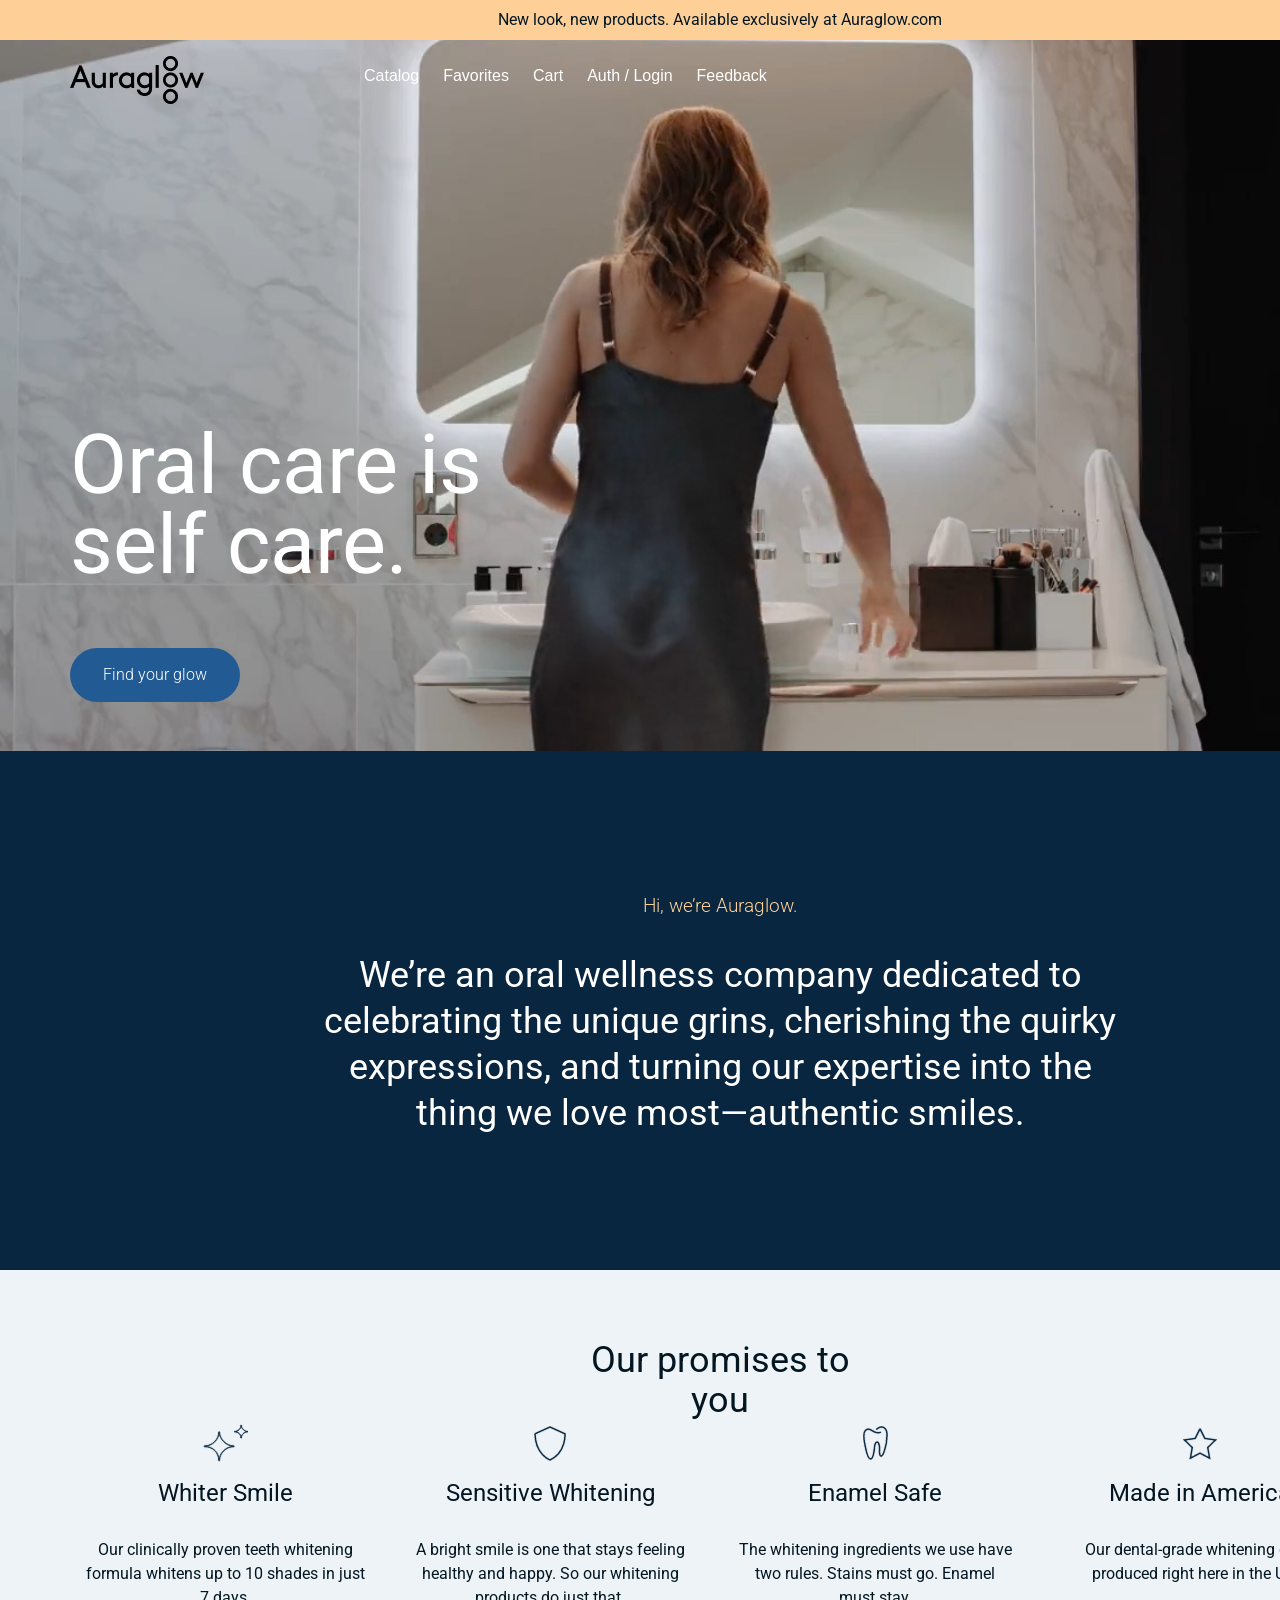
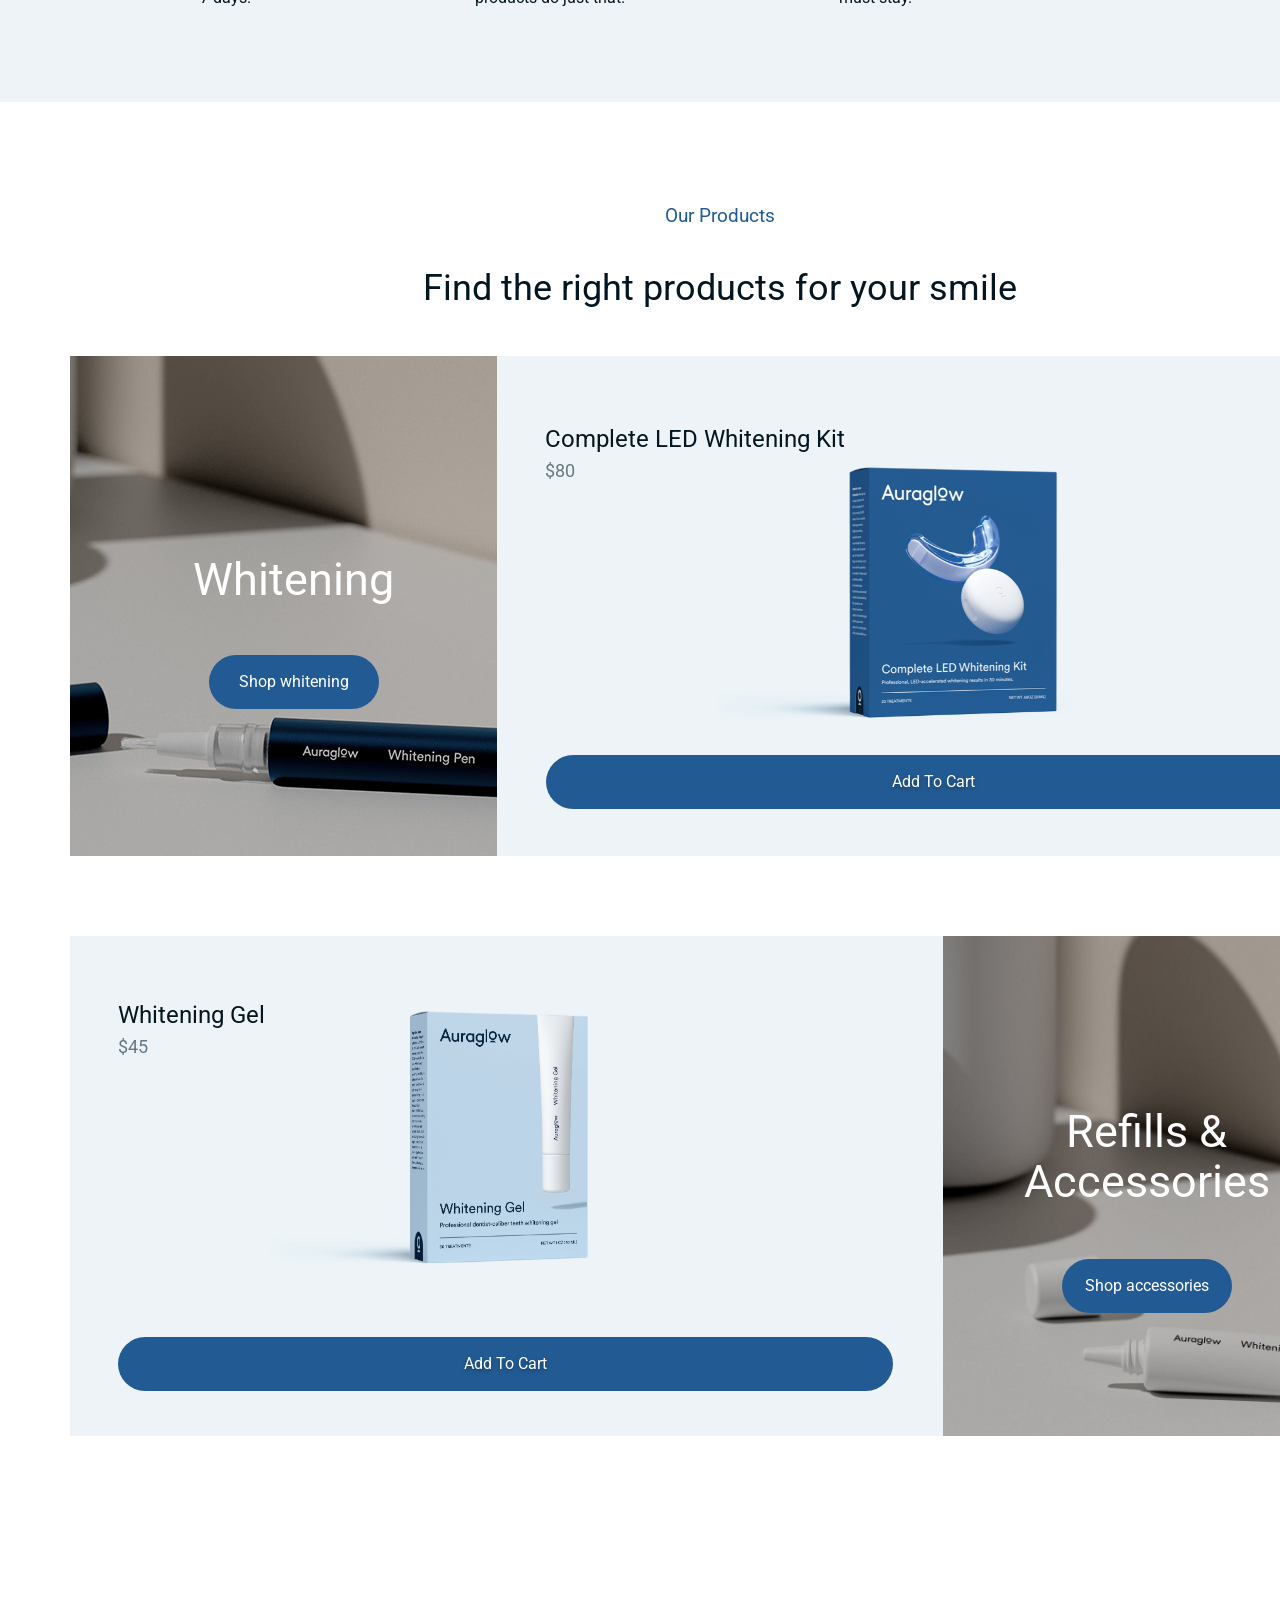
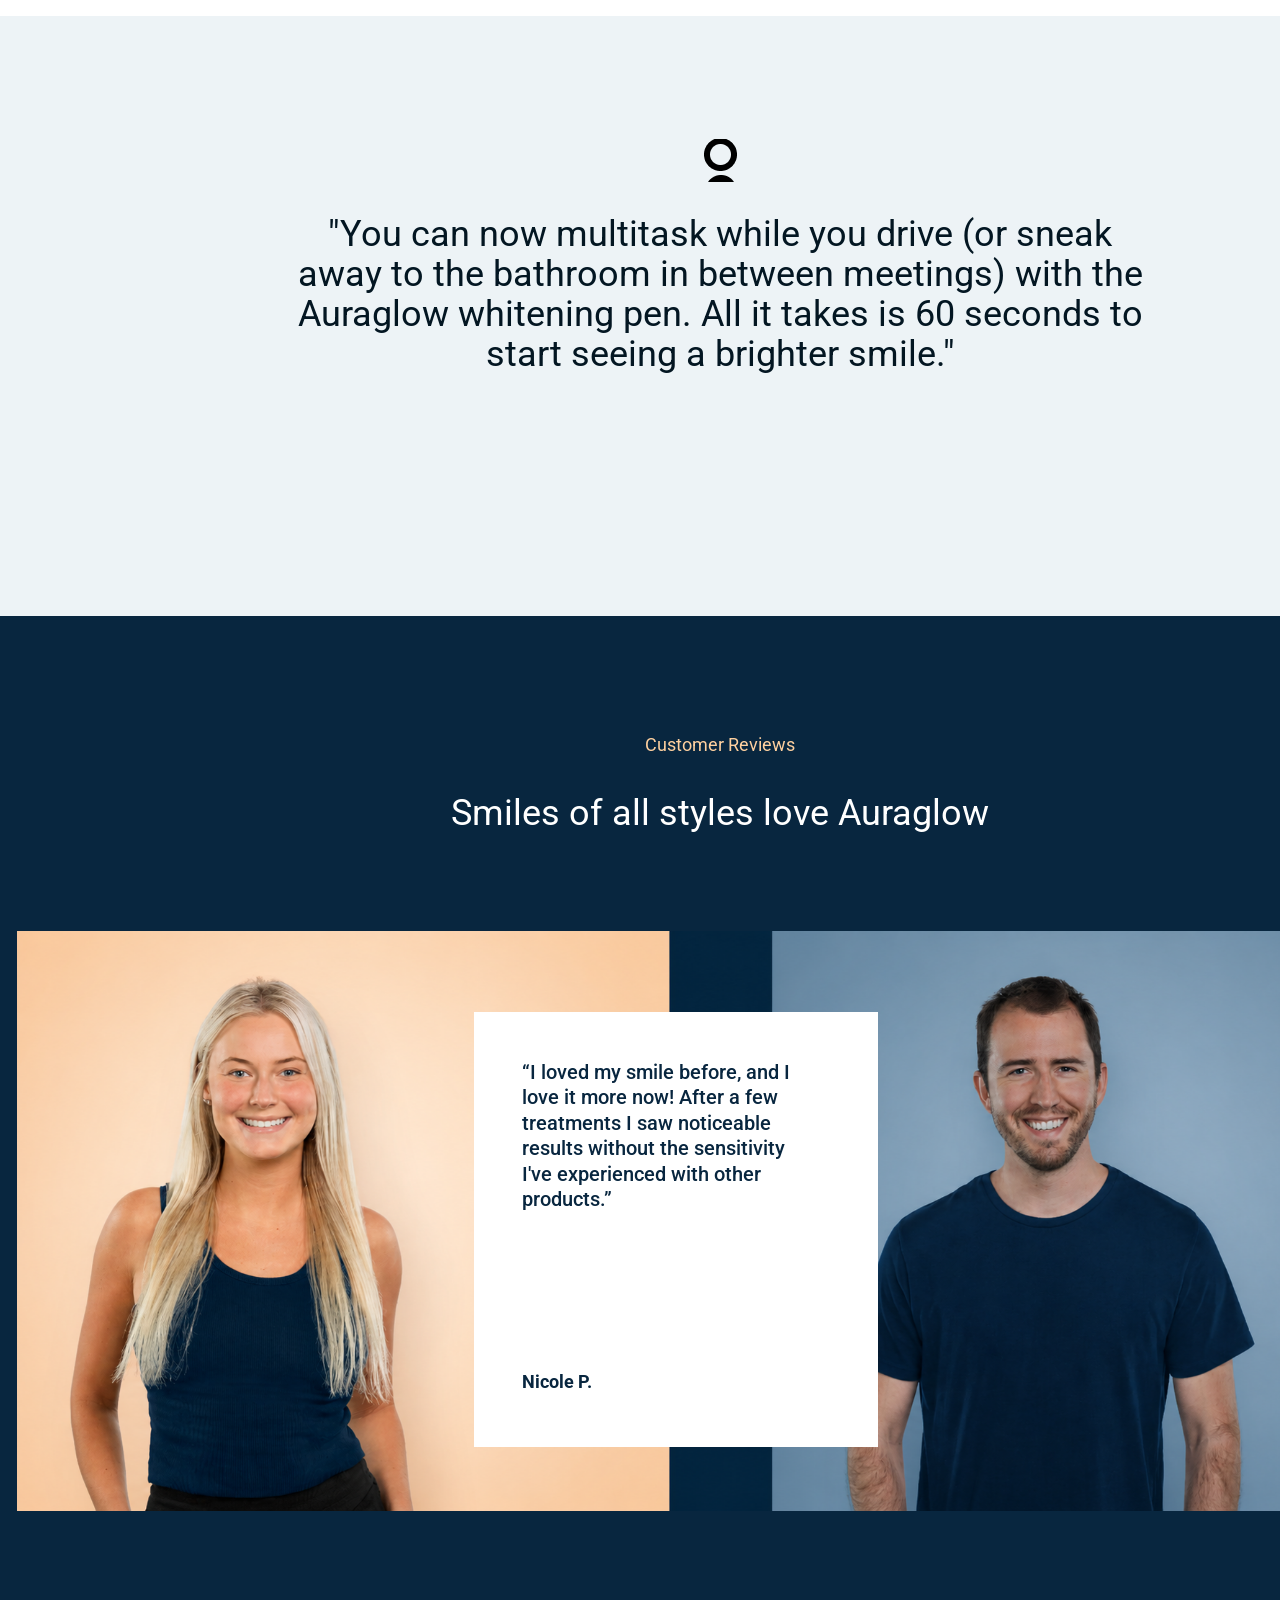
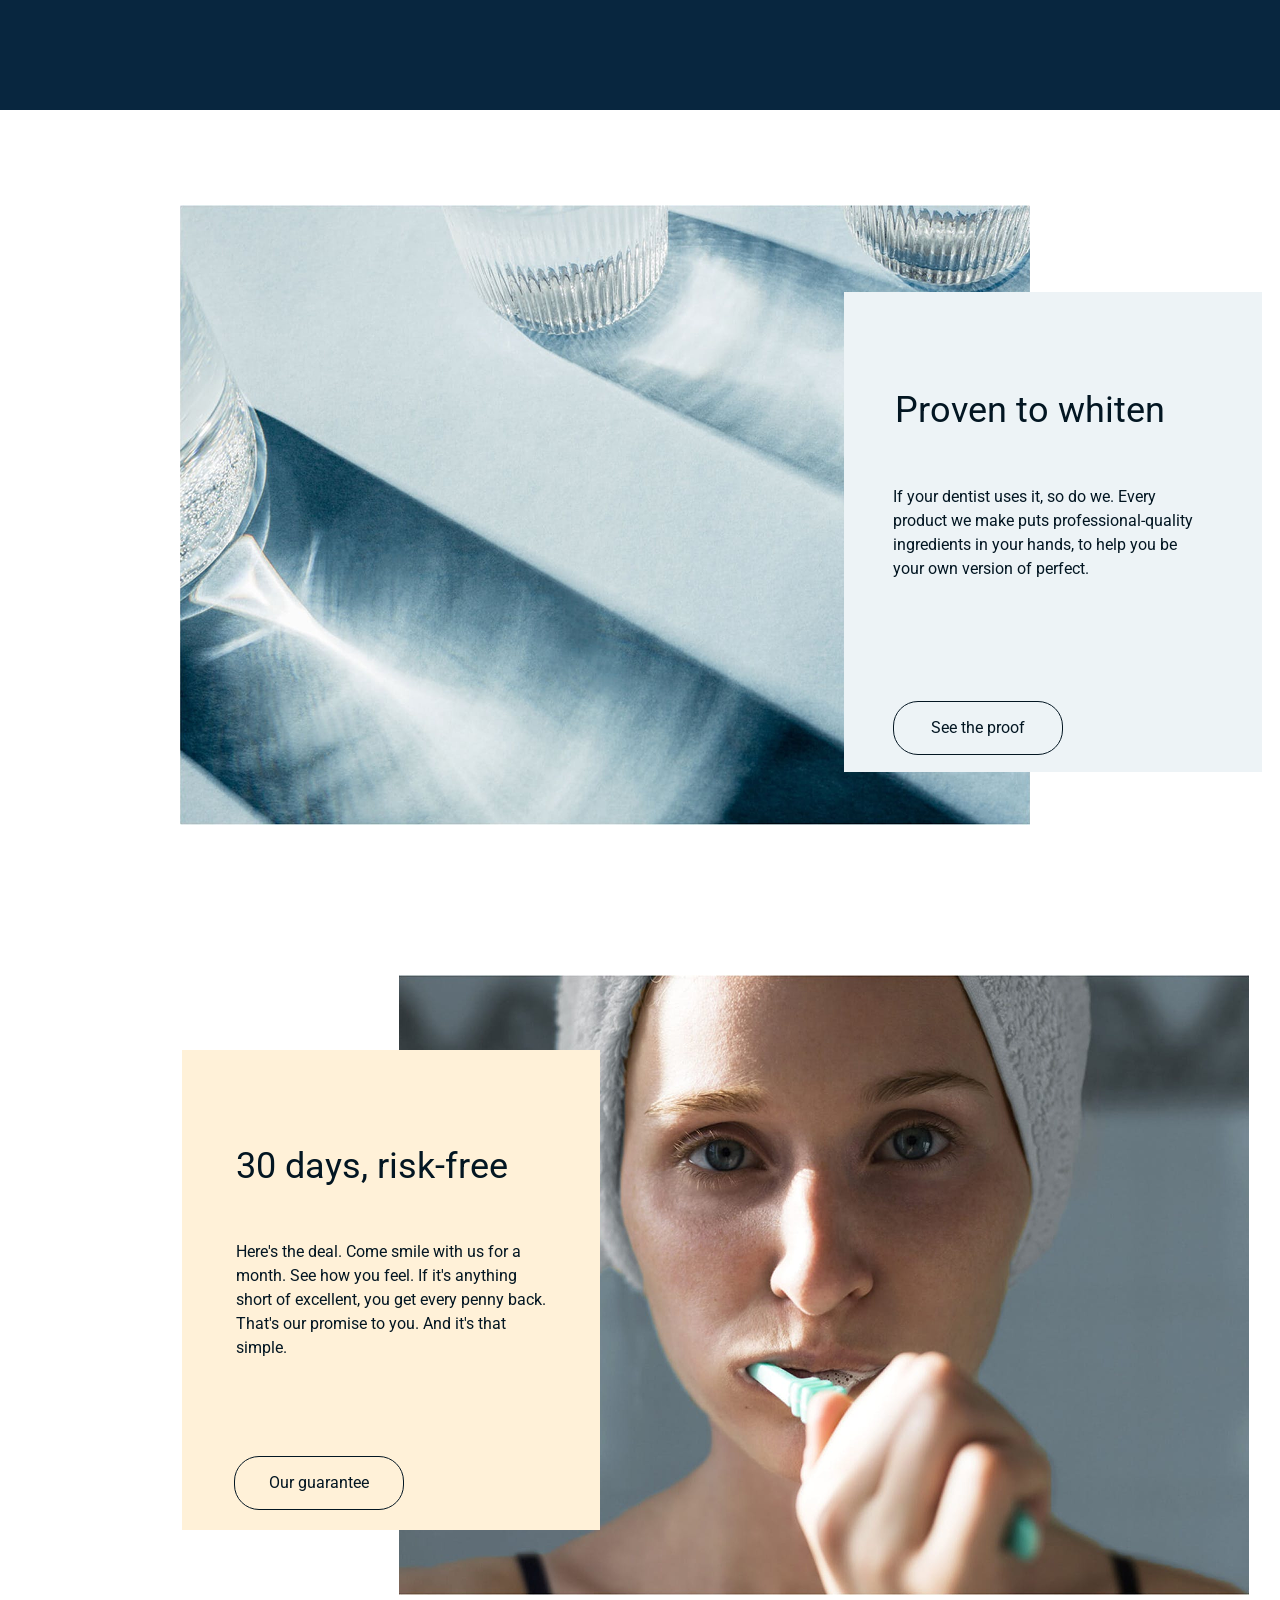
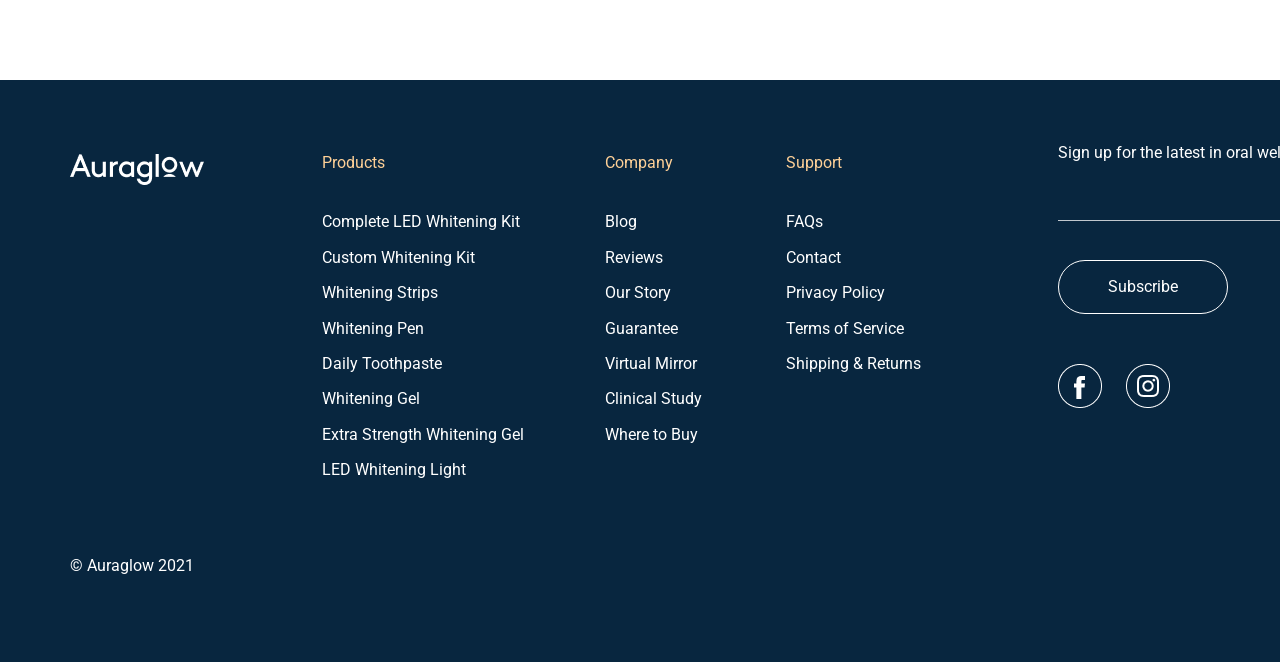
==== commit 8abba8d0: "feat: add auth, feedback and admin panel" ====
--- a/lab3/desktop/index.html
+++ b/lab3/desktop/index.html
@@ -19,6 +19,7 @@
       href="../mobile/css/style.css"
       media="(max-width: 480px)"
     />
+    <script src="js/session.js" defer></script>
   </head>
 
   <body>
@@ -50,13 +51,27 @@
               </a>
 
               <nav class="nav">
-                <a href="catalog.html" class="nav__link">Products</a>
-                <a href="#" class="nav__link">Our Story</a>
-                <a href="#" class="nav__link">Reviews</a>
-                <a href="#" class="nav__link">Virtual Mirror</a>
+                <a href="catalog.html" class="nav__link">Catalog</a>
+                <a href="favorites.html" class="nav__link">Favorites</a>
+                <a href="cart.html" class="nav__link">Cart</a>
+                <a href="auth.html" class="nav__link" data-auth-link
+                  >Auth / Login</a
+                >
+                <a href="feedback.html" class="nav__link">Feedback</a>
+                <a href="admin.html" class="nav__link" data-admin-link hidden
+                  >Admin</a
+                >
+                <button
+                  class="nav__link nav__button"
+                  type="button"
+                  data-logout-button
+                  hidden
+                >
+                  Logout
+                </button>
               </nav>
 
-              <a href="#" class="cart">
+              <a href="cart.html" class="cart">
                 <img src="../assets/images/cart-icon.png" alt="Cart" />
               </a>
             </div>
--- a/lab3/desktop/css/style.css
+++ b/lab3/desktop/css/style.css
@@ -191,10 +191,10 @@
 .nav {
   display: flex;
   align-items: center;
-  gap: 48px;
+  gap: 24px;
 
   margin-top: -11px;
-  margin-left: 320px;
+  margin-left: 180px;
 }
 
 .nav__link {
@@ -208,6 +208,11 @@
   white-space: nowrap;
 
   transition: opacity 0.3s ease;
+}
+
+.nav__button {
+  padding: 0;
+  background: none;
 }
 
 .nav__link::after {
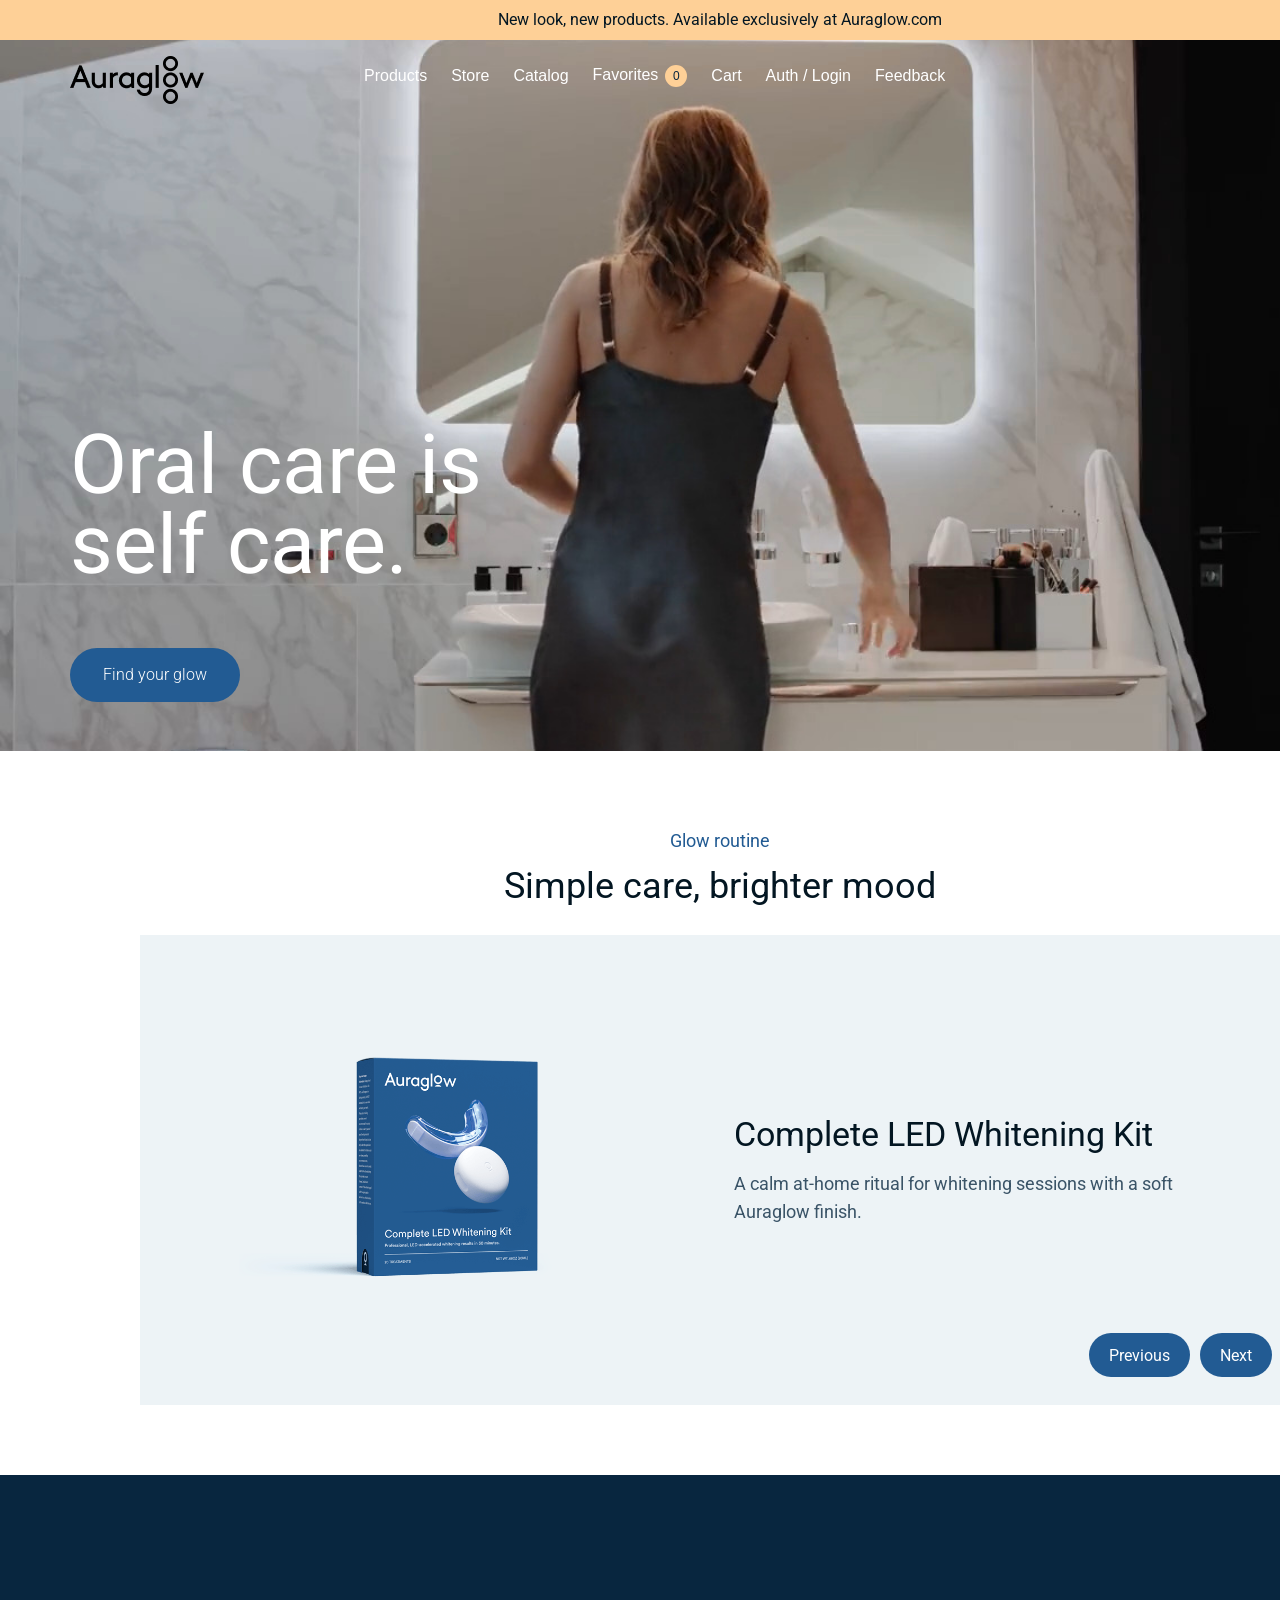
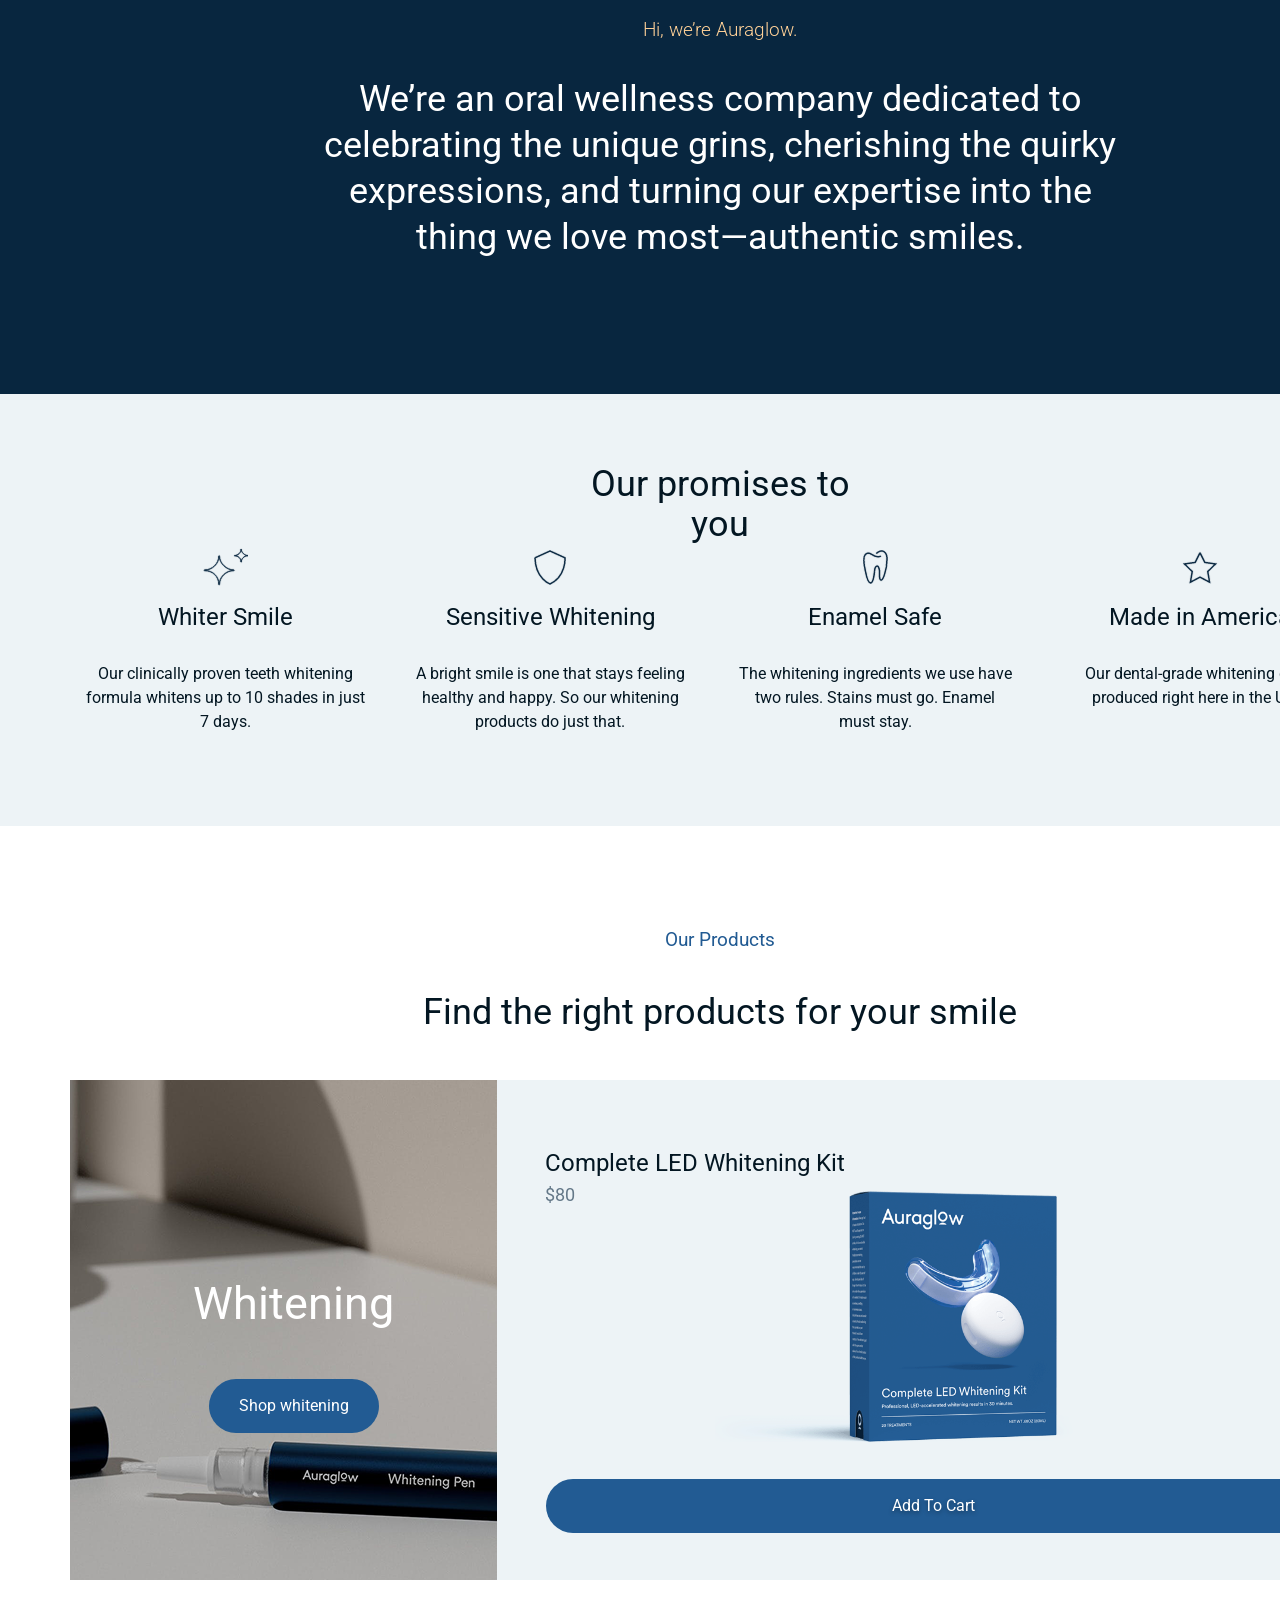
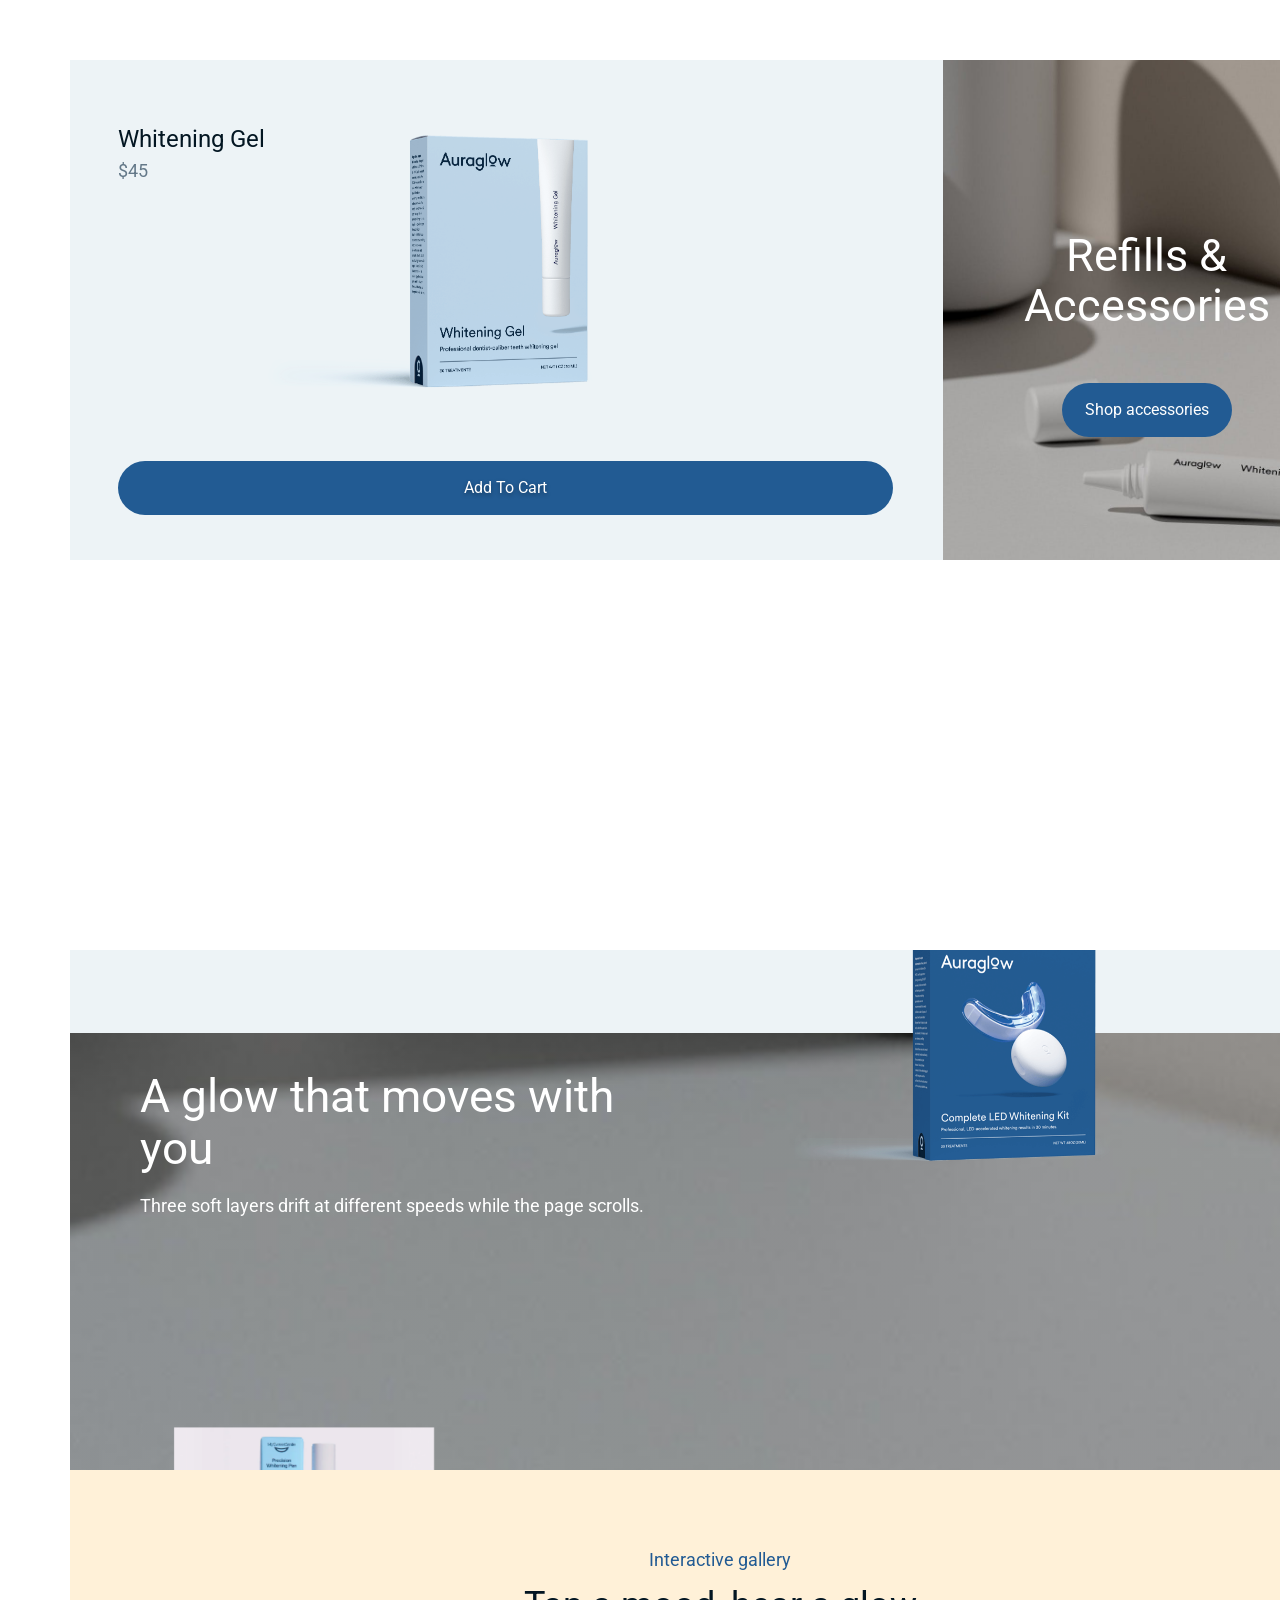
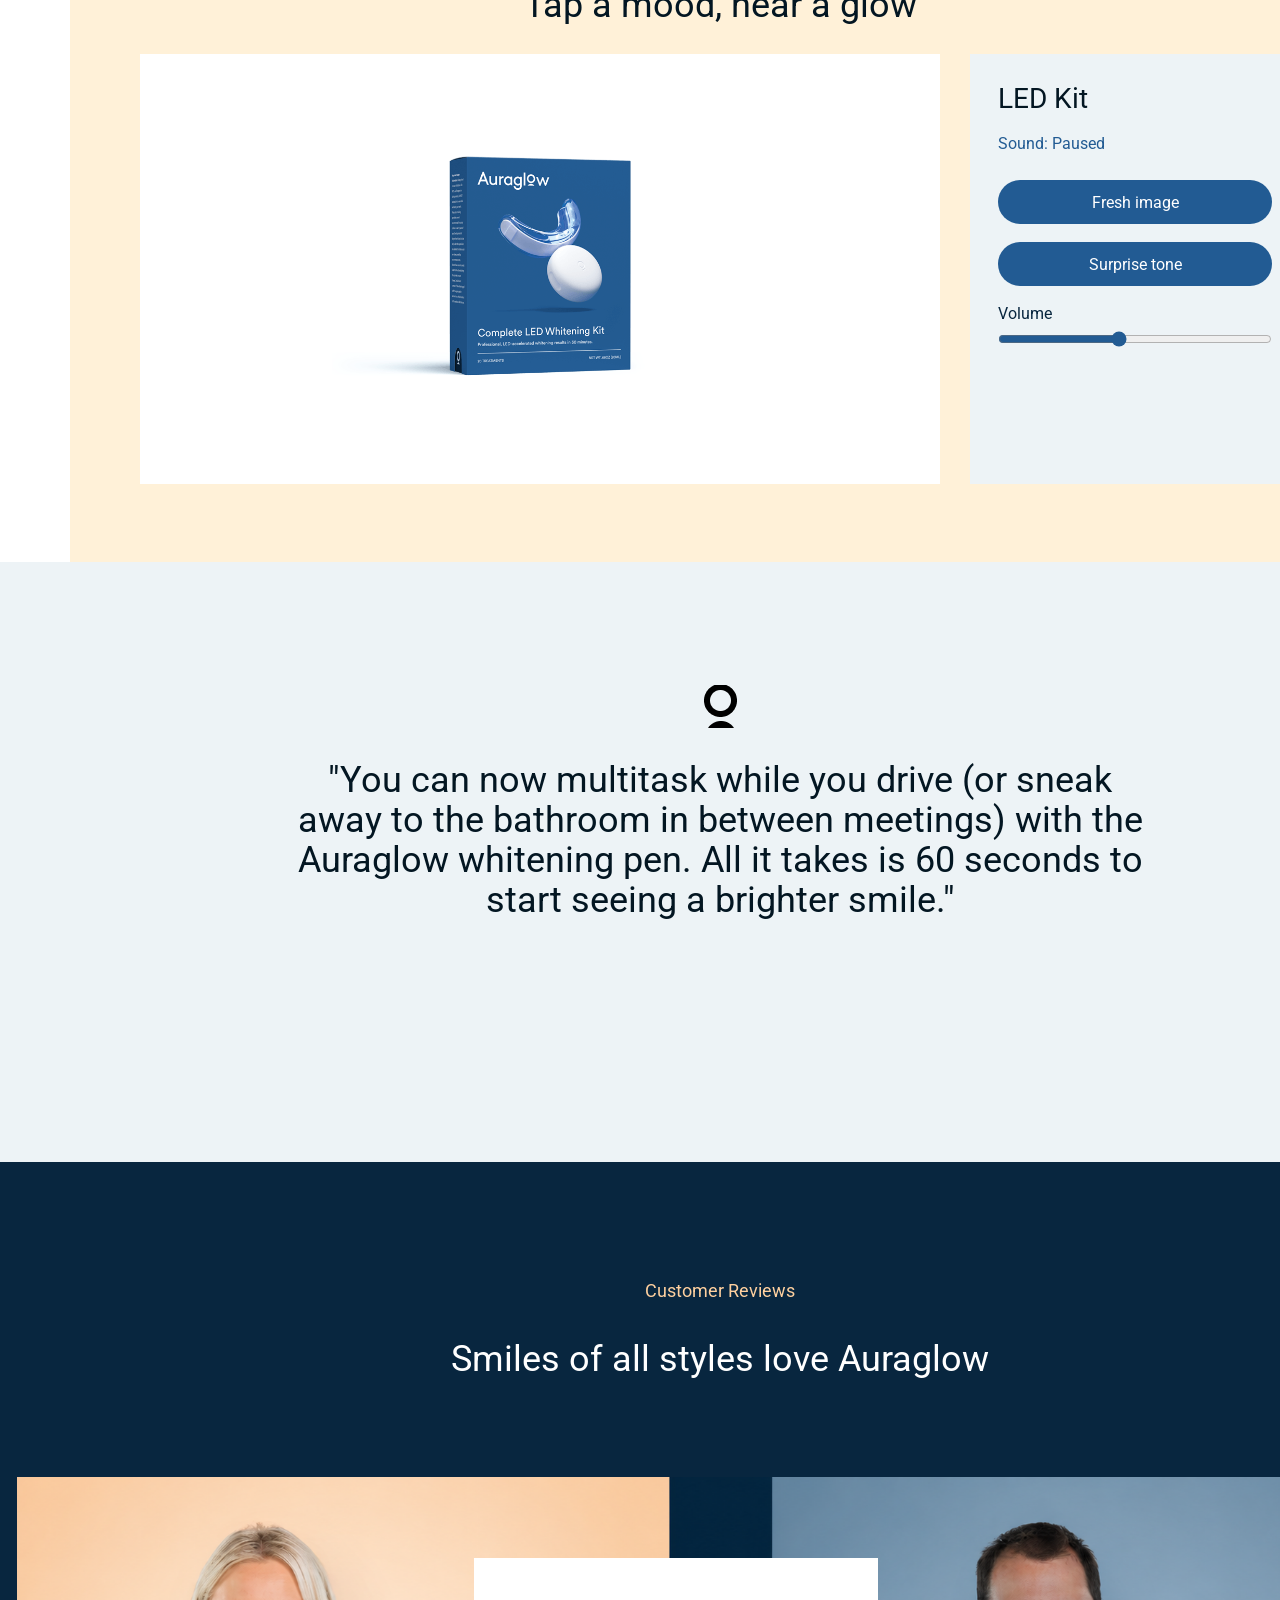
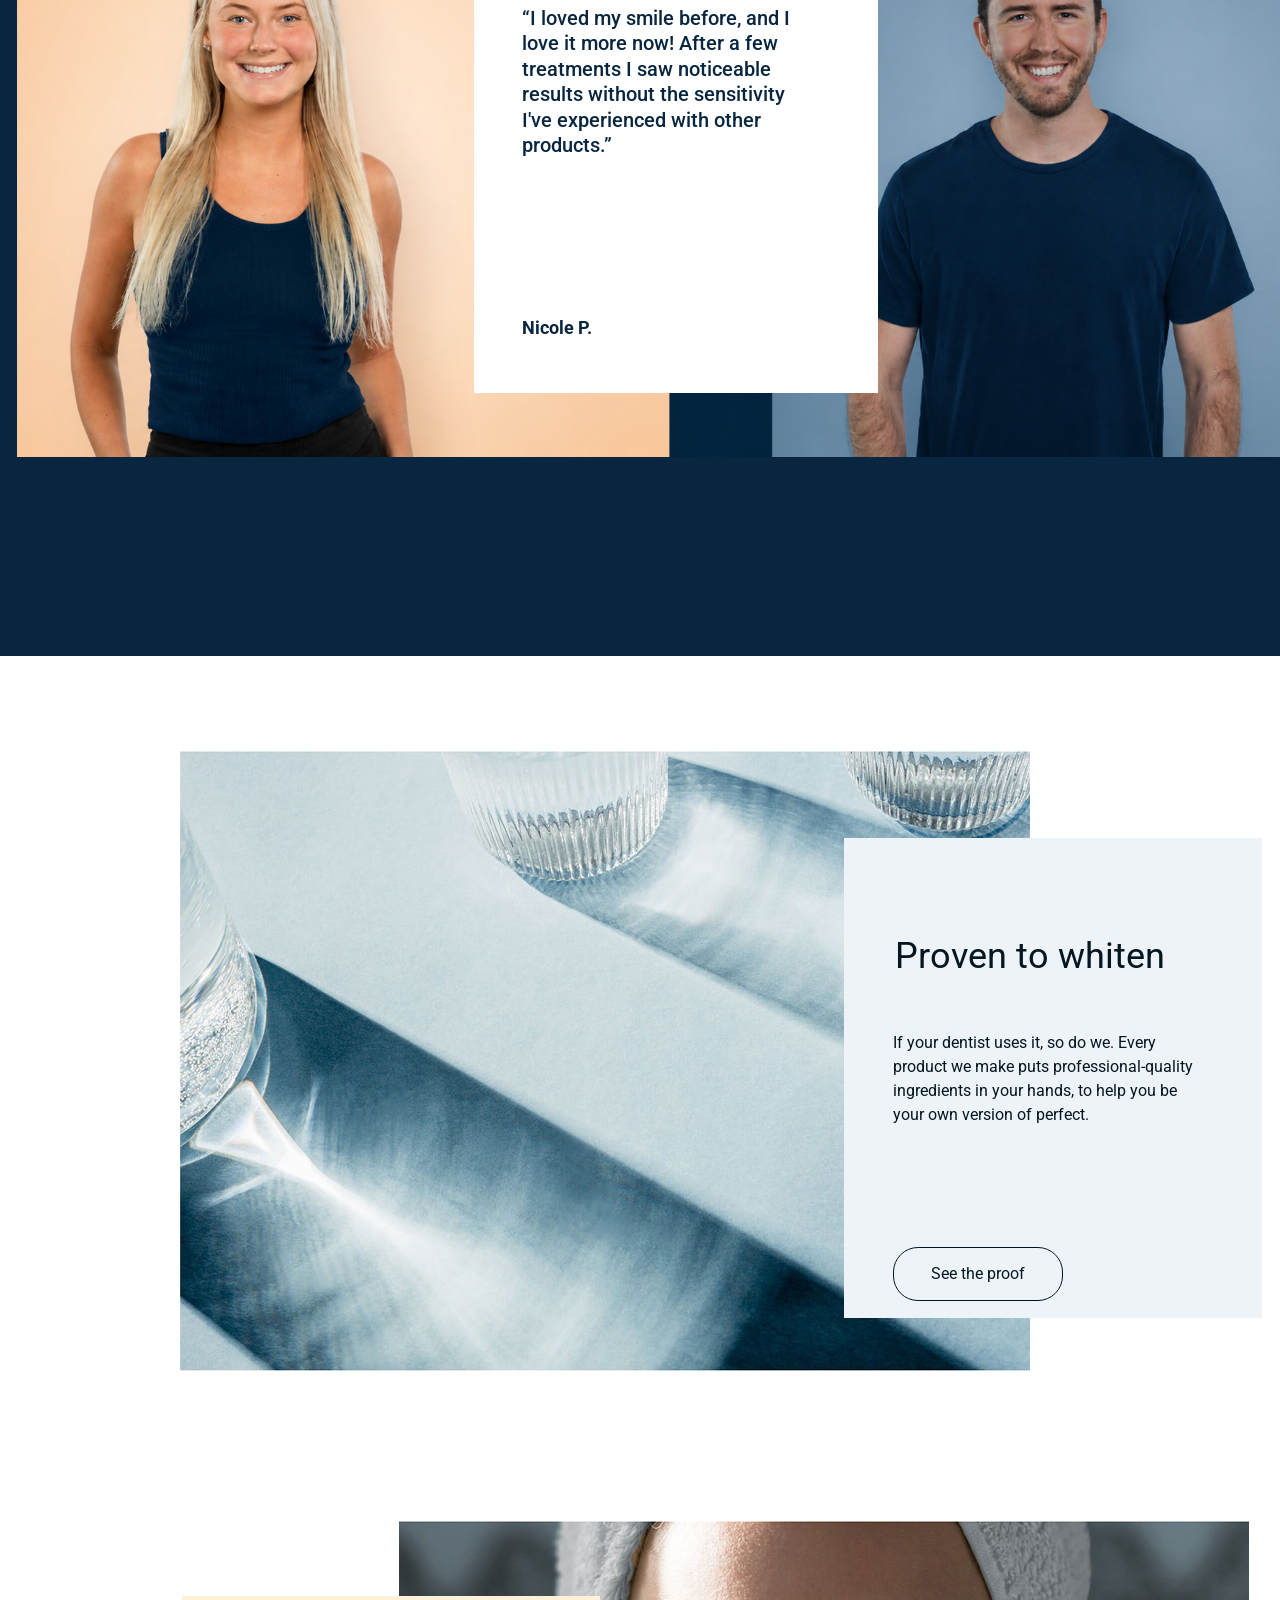
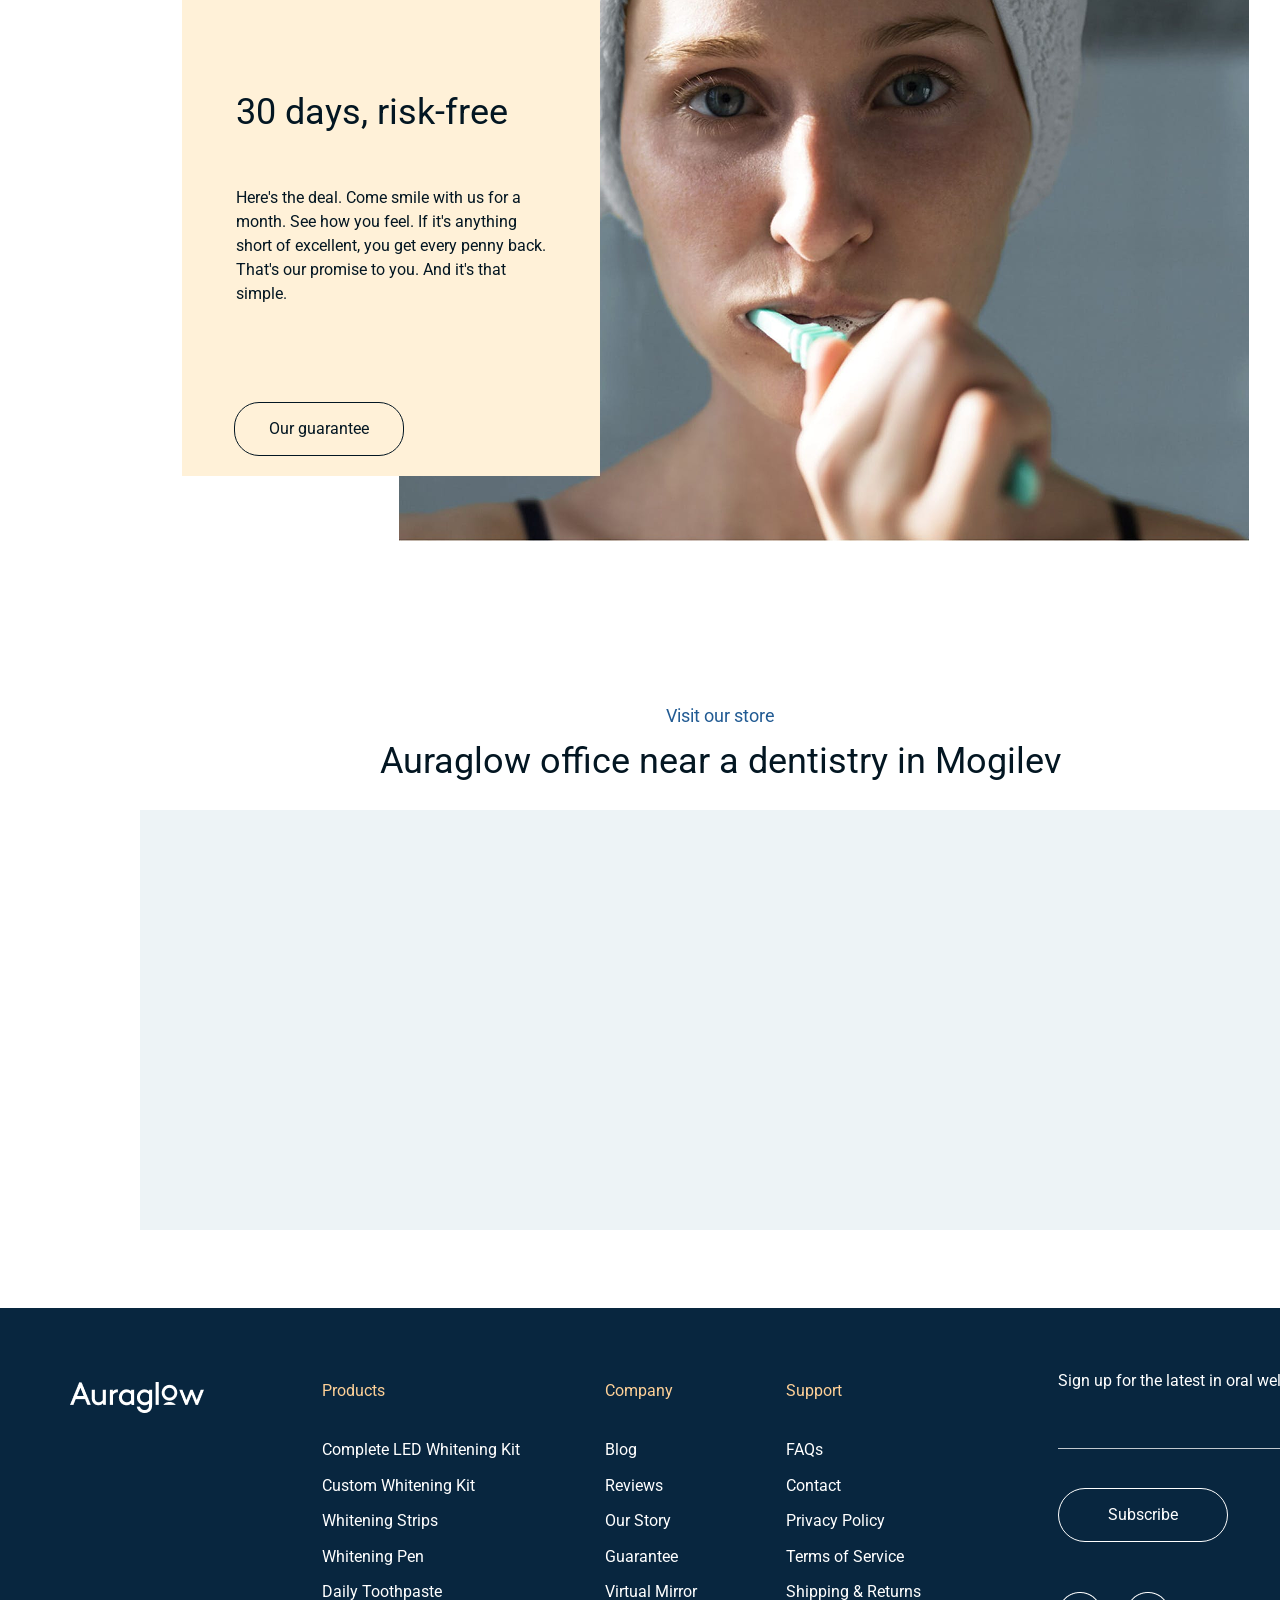
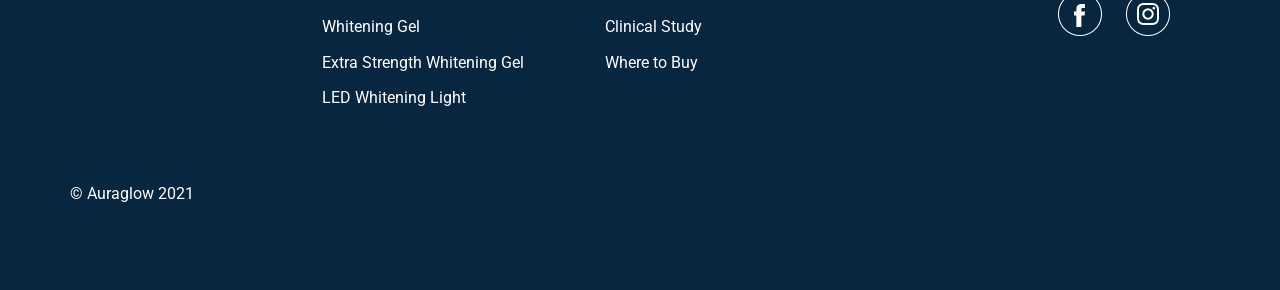
==== commit b263019f: "feat: add slider, modals, burger menu and animations" ====
--- a/lab3/desktop/index.html
+++ b/lab3/desktop/index.html
@@ -4,6 +4,7 @@
     <meta charset="UTF-8" />
     <meta name="viewport" content="width=device-width, initial-scale=1.0" />
     <title>Auraglow</title>
+    <link rel="icon" href="../assets/images/logo-icon.png" />
     <link
       href="https://fonts.googleapis.com/css2?family=Roboto:wght@100;300;400&display=swap"
       rel="stylesheet"
@@ -19,7 +20,9 @@
       href="../mobile/css/style.css"
       media="(max-width: 480px)"
     />
+    <link rel="stylesheet" href="css/catalog.css" />
     <script src="js/session.js" defer></script>
+    <script src="js/ui-effects.js" defer></script>
   </head>
 
   <body>
@@ -37,7 +40,7 @@
         <div class="hero-area">
           <header class="header">
             <div class="header__row">
-              <a href="#" class="header__logo" aria-label="Auraglow">
+              <a href="index.html" class="header__logo" aria-label="Auraglow">
                 <img
                   src="../assets/images/logo.png"
                   alt="Auraglow"
@@ -51,6 +54,8 @@
               </a>
 
               <nav class="nav">
+                <a href="#products" class="nav__link">Products</a>
+                <a href="#store" class="nav__link">Store</a>
                 <a href="catalog.html" class="nav__link">Catalog</a>
                 <a href="favorites.html" class="nav__link">Favorites</a>
                 <a href="cart.html" class="nav__link">Cart</a>
@@ -80,12 +85,68 @@
           <section class="hero">
             <div class="hero__content">
               <h1 class="hero__title">Oral care is self care.</h1>
-              <a href="#" class="hero__button">Find your glow</a>
+              <a href="#products" class="hero__button">Find your glow</a>
             </div>
           </section>
         </div>
 
-        <section class="about">
+        <section class="glow-slider" id="slider" data-slider>
+          <div class="glow-slider__header">
+            <p class="glow-slider__subtitle">Glow routine</p>
+            <h2 class="glow-slider__title">Simple care, brighter mood</h2>
+          </div>
+
+          <div class="glow-slider__stage">
+            <article class="glow-slider__slide is-active">
+              <img
+                src="../assets/product/product-kit.png"
+                alt="Complete LED Whitening Kit"
+              />
+              <div>
+                <h3>Complete LED Whitening Kit</h3>
+                <p>
+                  A calm at-home ritual for whitening sessions with a soft
+                  Auraglow finish.
+                </p>
+              </div>
+            </article>
+
+            <article class="glow-slider__slide">
+              <img src="../assets/product/product-gel.png" alt="Whitening Gel" />
+              <div>
+                <h3>Whitening Gel</h3>
+                <p>
+                  Fresh refills for the products you already use every week.
+                </p>
+              </div>
+            </article>
+
+            <article class="glow-slider__slide">
+              <img
+                src="../assets/product/product-starter-set.png"
+                alt="Starter Set"
+              />
+              <div>
+                <h3>Starter Set</h3>
+                <p>
+                  A clear first step for building a brighter daily smile
+                  routine.
+                </p>
+              </div>
+            </article>
+
+            <div class="glow-slider__controls">
+              <button class="glow-slider__button" type="button" data-slider-prev>
+                Previous
+              </button>
+              <button class="glow-slider__button" type="button" data-slider-next>
+                Next
+              </button>
+            </div>
+          </div>
+        </section>
+
+        <section class="about" id="about">
           <div class="about__content">
             <p class="about__subtitle">Hi, we’re Auraglow.</p>
             <h2 class="about__title">
@@ -97,7 +158,7 @@
         </section>
 
         <!-- Блок преимуществ -->
-        <section class="promises">
+        <section class="promises" id="promises">
           <h2 class="promises__title">Our promises to you</h2>
 
           <!-- Сетка карточек -->
@@ -169,7 +230,7 @@
         </section>
 
         <!-- Товары -->
-        <section class="products">
+        <section class="products" id="products">
           <div class="products__container">
             <p class="products__subtitle">Our Products</p>
             <h2 class="products__title">
@@ -226,6 +287,138 @@
           </div>
         </section>
 
+        <section class="auraglow-stats" aria-label="Auraglow statistics">
+          <div class="auraglow-stats__item">
+            <span
+              class="auraglow-stats__number"
+              data-stat-source="/products"
+              data-fallback="17"
+              >0</span
+            >
+            <p class="auraglow-stats__label">Catalog products</p>
+          </div>
+          <div class="auraglow-stats__item">
+            <span
+              class="auraglow-stats__number"
+              data-stat-source="/feedback"
+              data-fallback="6"
+              >0</span
+            >
+            <p class="auraglow-stats__label">Customer reviews</p>
+          </div>
+          <div class="auraglow-stats__item">
+            <span
+              class="auraglow-stats__number"
+              data-stat-source="/orders"
+              data-fallback="3"
+              >0</span
+            >
+            <p class="auraglow-stats__label">Completed orders</p>
+          </div>
+        </section>
+
+        <section class="auraglow-parallax" data-parallax>
+          <div
+            class="auraglow-parallax__layer auraglow-parallax__layer--back"
+            data-parallax-speed="18"
+          ></div>
+          <div
+            class="auraglow-parallax__layer auraglow-parallax__layer--middle"
+            data-parallax-speed="-34"
+          >
+            <img src="../assets/product/product-kit.png" alt="" />
+          </div>
+          <div
+            class="auraglow-parallax__layer auraglow-parallax__layer--front"
+            data-parallax-speed="58"
+          >
+            <img src="../assets/product/product-pen.png" alt="" />
+          </div>
+          <div class="auraglow-parallax__content">
+            <h2 class="auraglow-parallax__title">A glow that moves with you</h2>
+            <p class="auraglow-parallax__text">
+              Three soft layers drift at different speeds while the page scrolls.
+            </p>
+          </div>
+        </section>
+
+        <section class="media-gallery" id="gallery" data-media-gallery>
+          <div class="media-gallery__header">
+            <p class="media-gallery__subtitle">Interactive gallery</p>
+            <h2 class="media-gallery__title">Tap a mood, hear a glow</h2>
+          </div>
+
+          <div class="media-gallery__body">
+            <div class="media-gallery__viewer">
+              <img
+                src="../assets/product/product-kit.png"
+                alt="LED Kit"
+                data-gallery-image
+              />
+              <button
+                class="media-gallery__button media-gallery__video-button"
+                type="button"
+                data-video-open
+                hidden
+              >
+                Play video
+              </button>
+            </div>
+
+            <div class="media-gallery__panel">
+              <h3 class="media-gallery__current" data-gallery-title>LED Kit</h3>
+              <p class="media-gallery__status">
+                Sound: <span data-audio-status>Paused</span>
+              </p>
+              <button
+                class="media-gallery__button"
+                type="button"
+                data-gallery-random
+              >
+                Fresh image
+              </button>
+              <button
+                class="media-gallery__button"
+                type="button"
+                data-gallery-random
+              >
+                Surprise tone
+              </button>
+              <label class="media-gallery__volume">
+                <span>Volume</span>
+                <input
+                  type="range"
+                  min="0"
+                  max="0.8"
+                  step="0.05"
+                  value="0.35"
+                  data-volume
+                />
+              </label>
+            </div>
+          </div>
+        </section>
+
+        <section class="ui-modal" id="videoModal" aria-hidden="true">
+          <div class="ui-modal__dialog" role="dialog" aria-modal="true">
+            <button
+              class="ui-modal__close"
+              type="button"
+              data-modal-close
+              aria-label="Close video"
+            >
+              x
+            </button>
+            <iframe
+              class="video-frame"
+              src="https://www.youtube.com/embed/ysz5S6PUM-U"
+              title="Auraglow video"
+              allow="accelerometer; autoplay; clipboard-write; encrypted-media; gyroscope; picture-in-picture"
+              allowfullscreen
+            ></iframe>
+          </div>
+        </section>
+
         <div class="testimonial">
           <div class="testimonial__content">
             <img
@@ -243,7 +436,7 @@
           </div>
         </div>
 
-        <section class="reviews">
+        <section class="reviews" id="reviews">
           <div class="reviews__content">
             <p class="reviews__subtitle">Customer Reviews</p>
 
@@ -298,6 +491,20 @@
               </p>
               <a class="proof__button" href="#">Our guarantee</a>
             </div>
+          </div>
+        </section>
+
+        <section class="store-map" id="store">
+          <div class="store-map__header">
+            <p class="store-map__subtitle">Visit our store</p>
+            <h2 class="store-map__title">Auraglow office near a dentistry in Mogilev</h2>
+          </div>
+          <div class="store-map__frame">
+            <iframe
+              src="https://yandex.ru/map-widget/v1/?ll=30.331359%2C53.894548&z=15&mode=search&text=%D1%81%D1%82%D0%BE%D0%BC%D0%B0%D1%82%D0%BE%D0%BB%D0%BE%D0%B3%D0%B8%D1%8F%20%D0%9C%D0%BE%D0%B3%D0%B8%D0%BB%D0%B5%D0%B2"
+              title="Mogilev dentistry map"
+              loading="lazy"
+            ></iframe>
           </div>
         </section>
       </main>
--- a/lab3/desktop/css/catalog.css
+++ b/lab3/desktop/css/catalog.css
@@ -0,0 +1,1606 @@
+.catalog-page {
+  width: 100%;
+  min-height: 100vh;
+  background-color: #ffffff;
+  color: #08263f;
+}
+
+html {
+  scroll-behavior: smooth;
+}
+
+body.is-locked {
+  overflow: hidden;
+}
+
+.catalog-top {
+  min-height: 40px;
+  padding: 8px 20px;
+  background-color: #fed097;
+  display: flex;
+  align-items: center;
+  justify-content: center;
+}
+
+.catalog-top__text {
+  font-size: 16px;
+  line-height: 24px;
+  text-align: center;
+  color: #031622;
+}
+
+.catalog-header {
+  max-width: 1300px;
+  margin: 0 auto;
+  padding: 22px 30px;
+  display: flex;
+  align-items: center;
+  justify-content: space-between;
+  gap: 28px;
+}
+
+.catalog-header__logo {
+  width: 149px;
+  height: 48px;
+  display: grid;
+  grid-template-columns: 134px 15px;
+  align-items: center;
+  flex-shrink: 0;
+  text-decoration: none;
+}
+
+.catalog-header__logo-text {
+  grid-column: 1;
+  grid-row: 1;
+  width: 134px;
+  height: 31px;
+  display: block;
+}
+
+.catalog-header__logo-icon {
+  grid-column: 2;
+  grid-row: 1;
+  width: 15px;
+  height: 48px;
+  display: block;
+  margin-left: -41px;
+}
+
+.catalog-nav {
+  display: flex;
+  align-items: center;
+  justify-content: center;
+  gap: 28px;
+  color: #08263f;
+}
+
+.catalog-nav__link {
+  position: relative;
+  font-size: 16px;
+  line-height: 20px;
+  color: #08263f;
+}
+
+.catalog-nav__button {
+  padding: 0;
+  background: none;
+}
+
+.catalog-nav__link::after {
+  content: "";
+  position: absolute;
+  left: 0;
+  right: 0;
+  bottom: -6px;
+  height: 1px;
+  background-color: #225b93;
+  transform: scaleX(0);
+  transform-origin: left;
+  transition: transform 0.3s ease;
+}
+
+.catalog-header__cart {
+  position: relative;
+  width: 24px;
+  height: 24px;
+  display: flex;
+  align-items: center;
+  justify-content: center;
+}
+
+.catalog-header__cart img {
+  filter: invert(14%) sepia(25%) saturate(1879%) hue-rotate(170deg)
+    brightness(91%) contrast(97%);
+}
+
+.cart {
+  position: relative;
+}
+
+.catalog-main {
+  max-width: 1300px;
+  margin: 0 auto;
+  padding: 50px 30px 90px;
+}
+
+.catalog-hero {
+  padding: 72px 54px;
+  background-color: #08263f;
+  color: #ffffff;
+}
+
+.catalog-hero__subtitle {
+  margin-bottom: 16px;
+  font-size: 19px;
+  line-height: 24px;
+  color: #fed097;
+}
+
+.catalog-hero__title {
+  max-width: 740px;
+  font-size: 56px;
+  line-height: 62px;
+  font-weight: 400;
+}
+
+.catalog-hero__text {
+  max-width: 560px;
+  margin-top: 20px;
+  font-size: 18px;
+  line-height: 28px;
+  color: rgba(255, 255, 255, 0.82);
+}
+
+.catalog-controls {
+  margin-top: 34px;
+  padding: 26px;
+  background-color: #edf3f6;
+  display: grid;
+  grid-template-columns: 2fr repeat(3, 1fr);
+  gap: 18px;
+}
+
+.catalog-field {
+  display: flex;
+  flex-direction: column;
+  gap: 8px;
+  font-size: 15px;
+  line-height: 20px;
+  color: #08263f;
+}
+
+.catalog-field input,
+.catalog-field select {
+  width: 100%;
+  height: 48px;
+  padding: 0 14px;
+  border: 1px solid rgba(8, 38, 63, 0.2);
+  background-color: #ffffff;
+  color: #08263f;
+  font: inherit;
+  outline: none;
+}
+
+.catalog-field input:focus,
+.catalog-field select:focus {
+  border-color: #225b93;
+  box-shadow: 0 0 0 3px rgba(34, 91, 147, 0.15);
+}
+
+.array-methods {
+  margin-top: 28px;
+  padding: 26px;
+  border: 1px solid rgba(8, 38, 63, 0.14);
+}
+
+.array-methods__title {
+  margin-bottom: 18px;
+  font-size: 28px;
+  line-height: 34px;
+  font-weight: 400;
+}
+
+.array-methods__buttons {
+  display: flex;
+  flex-wrap: wrap;
+  gap: 12px;
+}
+
+.array-methods__buttons button,
+.catalog-card__button,
+.catalog-pagination__button,
+.cart-quantity button,
+.catalog-footer__subscribe button {
+  min-height: 44px;
+  padding: 0 22px;
+  border-radius: 24px;
+  background-color: #225b93;
+  color: #ffffff;
+  font-size: 15px;
+  line-height: 20px;
+  transition:
+    background-color 0.3s ease,
+    transform 0.3s ease,
+    box-shadow 0.3s ease;
+}
+
+.array-methods__result {
+  min-height: 24px;
+  margin-top: 18px;
+  font-size: 16px;
+  line-height: 24px;
+  color: #08263f;
+}
+
+.catalog-list {
+  margin-top: 42px;
+}
+
+.catalog__grid {
+  display: grid;
+  grid-template-columns: repeat(3, minmax(0, 1fr));
+  gap: 24px;
+}
+
+.catalog-card {
+  min-height: 520px;
+  padding: 24px;
+  background-color: #edf3f6;
+  display: flex;
+  flex-direction: column;
+  transition:
+    transform 0.3s ease,
+    box-shadow 0.3s ease;
+}
+
+.catalog-card__image-box {
+  height: 250px;
+  display: flex;
+  align-items: center;
+  justify-content: center;
+}
+
+.catalog-card__image {
+  max-width: 100%;
+  max-height: 230px;
+  object-fit: contain;
+  transition: transform 0.3s ease;
+}
+
+.catalog-card__meta {
+  margin-top: 20px;
+  display: flex;
+  align-items: center;
+  justify-content: space-between;
+  gap: 12px;
+}
+
+.catalog-card__category,
+.catalog-card__stock {
+  font-size: 14px;
+  line-height: 20px;
+  color: #225b93;
+}
+
+.catalog-card__stock {
+  color: rgba(8, 38, 63, 0.65);
+}
+
+.catalog-card__title {
+  min-height: 58px;
+  margin-top: 12px;
+  font-size: 24px;
+  line-height: 29px;
+  font-weight: 400;
+  color: #031622;
+}
+
+.catalog-card__description {
+  margin-top: 12px;
+  font-size: 16px;
+  line-height: 24px;
+  color: rgba(8, 38, 63, 0.78);
+}
+
+.catalog-card__bottom {
+  margin-top: auto;
+  padding-top: 22px;
+  display: flex;
+  align-items: center;
+  justify-content: space-between;
+  gap: 18px;
+}
+
+.catalog-card__price {
+  font-size: 24px;
+  line-height: 28px;
+  color: #08263f;
+}
+
+.catalog-card__rating {
+  margin-top: 4px;
+  font-size: 15px;
+  line-height: 20px;
+  color: #225b93;
+}
+
+.catalog-card__button {
+  flex-shrink: 0;
+}
+
+.catalog-card__actions {
+  display: flex;
+  flex-direction: column;
+  gap: 10px;
+  align-items: flex-end;
+}
+
+.catalog-empty {
+  grid-column: 1 / -1;
+  padding: 50px 20px;
+  background-color: #edf3f6;
+  text-align: center;
+  font-size: 22px;
+  line-height: 30px;
+  color: #08263f;
+}
+
+.catalog-pagination {
+  margin-top: 34px;
+  display: flex;
+  align-items: center;
+  justify-content: center;
+  gap: 18px;
+}
+
+.catalog-pagination__button:disabled,
+.catalog-card__button:disabled {
+  cursor: default;
+  opacity: 0.55;
+}
+
+.catalog-pagination__current {
+  min-width: 80px;
+  text-align: center;
+  font-size: 16px;
+  line-height: 24px;
+  color: #08263f;
+}
+
+.cart-summary {
+  margin-top: 34px;
+  padding: 26px;
+  background-color: #edf3f6;
+  display: flex;
+  align-items: center;
+  justify-content: space-between;
+  gap: 20px;
+  flex-wrap: wrap;
+}
+
+.cart-summary__total {
+  font-size: 28px;
+  line-height: 34px;
+  color: #08263f;
+}
+
+.cart-summary__message {
+  width: 100%;
+  min-height: 24px;
+  font-size: 16px;
+  line-height: 24px;
+  color: #225b93;
+}
+
+.cart-quantity {
+  margin-top: 18px;
+  display: flex;
+  align-items: center;
+  gap: 12px;
+  color: #08263f;
+  font-size: 16px;
+  line-height: 24px;
+}
+
+.cart-quantity button {
+  width: 44px;
+  padding: 0;
+}
+
+.auth-status {
+  margin-top: 34px;
+  padding: 22px 26px;
+  background-color: #edf3f6;
+  color: #08263f;
+  display: flex;
+  align-items: center;
+  justify-content: space-between;
+  gap: 18px;
+  flex-wrap: wrap;
+}
+
+.auth-status:empty {
+  display: none;
+}
+
+.auth-status__text {
+  font-size: 17px;
+  line-height: 26px;
+}
+
+.forms-layout {
+  margin-top: 34px;
+  display: grid;
+  grid-template-columns: repeat(2, minmax(0, 1fr));
+  gap: 24px;
+  align-items: start;
+}
+
+.forms-layout--single {
+  grid-template-columns: 1fr;
+}
+
+.form-panel {
+  padding: 30px;
+  background-color: #edf3f6;
+  color: #08263f;
+}
+
+.form-panel__header {
+  margin-bottom: 24px;
+}
+
+.form-panel__title {
+  margin-top: 8px;
+  font-size: 32px;
+  line-height: 38px;
+  font-weight: 400;
+  color: #031622;
+}
+
+.form-grid {
+  display: grid;
+  grid-template-columns: repeat(2, minmax(0, 1fr));
+  gap: 18px;
+}
+
+.form-field {
+  margin-bottom: 18px;
+  display: flex;
+  flex-direction: column;
+  gap: 8px;
+  font-size: 15px;
+  line-height: 20px;
+  color: #08263f;
+}
+
+.form-field--required > span::after,
+.agreement-field.form-field--required > span::after {
+  content: " *";
+  color: #225b93;
+}
+
+.form-field input,
+.form-field select,
+.form-field textarea {
+  width: 100%;
+  min-height: 48px;
+  padding: 12px 14px;
+  border: 1px solid rgba(8, 38, 63, 0.2);
+  background-color: #ffffff;
+  color: #08263f;
+  font: inherit;
+  outline: none;
+  resize: vertical;
+}
+
+.form-field input[readonly] {
+  background-color: rgba(255, 255, 255, 0.62);
+}
+
+.form-field input:focus,
+.form-field select:focus,
+.form-field textarea:focus {
+  border-color: #225b93;
+  box-shadow: 0 0 0 3px rgba(34, 91, 147, 0.15);
+}
+
+.form-field .is-invalid,
+.form-field input.is-invalid,
+.form-field select.is-invalid,
+.form-field textarea.is-invalid {
+  border-color: #b94444;
+}
+
+.form-error {
+  min-height: 18px;
+  font-size: 13px;
+  line-height: 18px;
+  color: #b94444;
+}
+
+.choice-group {
+  margin: 4px 0 22px;
+  padding: 18px;
+  border: 1px solid rgba(8, 38, 63, 0.18);
+  display: flex;
+  gap: 18px;
+  flex-wrap: wrap;
+}
+
+.choice-group legend {
+  padding: 0 8px;
+  color: #225b93;
+}
+
+.choice-group label,
+.inline-options label,
+.agreement-field {
+  display: flex;
+  align-items: center;
+  gap: 10px;
+  color: #08263f;
+}
+
+.choice-group input,
+.inline-options input,
+.agreement-field input {
+  width: 18px;
+  height: 18px;
+  flex: 0 0 auto;
+  accent-color: #225b93;
+}
+
+.nickname-row {
+  display: grid;
+  grid-template-columns: 1fr auto;
+  gap: 16px;
+  align-items: start;
+}
+
+.nickname-row .catalog-card__button {
+  margin-top: 28px;
+}
+
+.inline-options {
+  margin: 4px 0 22px;
+  display: flex;
+  flex-wrap: wrap;
+  gap: 18px;
+}
+
+.form-submit {
+  margin-top: 4px;
+}
+
+.form-message {
+  min-height: 24px;
+  margin-top: 16px;
+  font-size: 16px;
+  line-height: 24px;
+  color: #225b93;
+}
+
+.review-list {
+  display: grid;
+  gap: 16px;
+}
+
+.review-card {
+  padding: 20px;
+  background-color: #ffffff;
+  border: 1px solid rgba(8, 38, 63, 0.1);
+  color: #08263f;
+}
+
+.review-card--admin {
+  display: flex;
+  align-items: flex-start;
+  justify-content: space-between;
+  gap: 18px;
+}
+
+.review-card h3 {
+  margin-bottom: 10px;
+  font-size: 22px;
+  line-height: 28px;
+  font-weight: 400;
+  color: #031622;
+}
+
+.review-card p {
+  font-size: 16px;
+  line-height: 24px;
+  color: rgba(8, 38, 63, 0.78);
+}
+
+.review-card span {
+  display: block;
+  margin-top: 12px;
+  font-size: 14px;
+  line-height: 20px;
+  color: #225b93;
+}
+
+.catalog-empty--compact {
+  padding: 28px 18px;
+  font-size: 18px;
+  line-height: 26px;
+}
+
+@media (hover: hover) and (pointer: fine) {
+  .catalog-nav__link:hover::after {
+    transform: scaleX(1);
+  }
+
+  .array-methods__buttons button:hover,
+  .catalog-card__button:hover,
+  .catalog-pagination__button:hover,
+  .cart-quantity button:hover {
+    background-color: #1a4a78;
+    transform: translateY(-2px);
+    box-shadow: 0 8px 16px rgba(8, 38, 63, 0.16);
+  }
+
+  .catalog-pagination__button:disabled:hover,
+  .catalog-card__button:disabled:hover {
+    background-color: #225b93;
+    transform: none;
+    box-shadow: none;
+  }
+
+  .catalog-card:hover {
+    transform: translateY(-6px);
+    box-shadow: 0 14px 28px rgba(3, 22, 34, 0.1);
+  }
+
+  .catalog-card:hover .catalog-card__image {
+    transform: scale(1.04);
+  }
+
+  .catalog-footer__nav a:hover {
+    color: #fed097;
+  }
+}
+
+.site-preloader {
+  position: fixed;
+  inset: 0;
+  z-index: 3000;
+  display: flex;
+  flex-direction: column;
+  align-items: center;
+  justify-content: center;
+  gap: 18px;
+  background-color: #08263f;
+  color: #ffffff;
+  opacity: 1;
+  visibility: visible;
+  transition:
+    opacity 0.45s ease,
+    visibility 0.45s ease;
+}
+
+.site-preloader.is-hidden {
+  opacity: 0;
+  visibility: hidden;
+}
+
+.site-preloader__mark {
+  display: flex;
+  align-items: center;
+  gap: 10px;
+}
+
+.site-preloader__mark span {
+  width: 16px;
+  height: 16px;
+  border-radius: 50%;
+  background-color: #fed097;
+  box-shadow: 0 0 20px rgba(254, 208, 151, 0.6);
+  animation: preloader-dot 0.9s ease-in-out infinite;
+}
+
+.site-preloader__mark span:nth-child(2) {
+  animation-delay: 0.12s;
+}
+
+.site-preloader__mark span:nth-child(3) {
+  animation-delay: 0.24s;
+}
+
+.site-preloader__text {
+  font-size: 24px;
+  line-height: 30px;
+  letter-spacing: 0;
+}
+
+@keyframes preloader-dot {
+  0%,
+  100% {
+    transform: translateY(0);
+    opacity: 0.55;
+  }
+
+  50% {
+    transform: translateY(-10px);
+    opacity: 1;
+  }
+}
+
+.burger-button {
+  display: none;
+  position: relative;
+  z-index: 2200;
+  width: 44px;
+  height: 44px;
+  border-radius: 50%;
+  border: 1px solid rgba(8, 38, 63, 0.16);
+  background-color: #ffffff;
+  align-items: center;
+  justify-content: center;
+  flex-direction: column;
+  gap: 5px;
+  box-shadow: 0 10px 24px rgba(3, 22, 34, 0.1);
+}
+
+.header__row .burger-button {
+  background-color: rgba(255, 255, 255, 0.92);
+}
+
+.burger-button span {
+  width: 20px;
+  height: 2px;
+  background-color: #08263f;
+  transition:
+    transform 0.3s ease,
+    opacity 0.3s ease;
+}
+
+.burger-button.is-active {
+  transform: rotate(180deg);
+}
+
+.burger-button.is-active span:nth-child(1) {
+  transform: translateY(7px) rotate(45deg);
+}
+
+.burger-button.is-active span:nth-child(2) {
+  opacity: 0;
+}
+
+.burger-button.is-active span:nth-child(3) {
+  transform: translateY(-7px) rotate(-45deg);
+}
+
+.menu-overlay {
+  position: fixed;
+  inset: 0;
+  z-index: 1900;
+  background-color: rgba(3, 22, 34, 0.52);
+  opacity: 0;
+  pointer-events: none;
+  transition: opacity 0.3s ease;
+}
+
+.menu-open .menu-overlay {
+  opacity: 1;
+  pointer-events: auto;
+}
+
+.auraglow-count-badge {
+  position: absolute;
+  top: -10px;
+  right: -12px;
+  min-width: 22px;
+  height: 22px;
+  padding: 0 6px;
+  border-radius: 999px;
+  background-color: #fed097;
+  color: #08263f;
+  font-size: 12px;
+  line-height: 22px;
+  font-weight: 500;
+  text-align: center;
+  filter: none;
+}
+
+.auraglow-count-badge--inline {
+  position: static;
+  display: inline-flex;
+  align-items: center;
+  justify-content: center;
+  margin-left: 7px;
+  vertical-align: middle;
+}
+
+.toast-area {
+  position: fixed;
+  right: 24px;
+  bottom: 24px;
+  z-index: 3100;
+  display: grid;
+  gap: 12px;
+  max-width: min(360px, calc(100vw - 32px));
+}
+
+.toast {
+  padding: 15px 18px;
+  border-left: 4px solid #fed097;
+  background-color: #08263f;
+  color: #ffffff;
+  box-shadow: 0 16px 30px rgba(3, 22, 34, 0.22);
+  opacity: 0;
+  transform: translateY(12px);
+  transition:
+    opacity 0.3s ease,
+    transform 0.3s ease;
+}
+
+.toast.is-visible {
+  opacity: 1;
+  transform: translateY(0);
+}
+
+.toast--success {
+  border-color: #7bd389;
+}
+
+.toast--error {
+  border-color: #e06c6c;
+}
+
+.ui-modal {
+  position: fixed;
+  inset: 0;
+  z-index: 2500;
+  display: flex;
+  align-items: center;
+  justify-content: center;
+  padding: 24px;
+  background-color: rgba(3, 22, 34, 0.58);
+  opacity: 0;
+  visibility: hidden;
+  transition:
+    opacity 0.3s ease,
+    visibility 0.3s ease;
+}
+
+.ui-modal.is-open {
+  opacity: 1;
+  visibility: visible;
+}
+
+.ui-modal__dialog {
+  position: relative;
+  width: min(920px, 100%);
+  max-height: calc(100vh - 48px);
+  overflow-y: auto;
+  background-color: #edf3f6;
+  color: #08263f;
+  box-shadow: 0 24px 54px rgba(3, 22, 34, 0.25);
+  transform: translateY(18px);
+  transition: transform 0.3s ease;
+}
+
+.ui-modal.is-open .ui-modal__dialog {
+  transform: translateY(0);
+}
+
+.ui-modal__dialog--form {
+  width: min(760px, 100%);
+}
+
+.ui-modal__close {
+  position: absolute;
+  top: 14px;
+  right: 14px;
+  z-index: 2;
+  width: 38px;
+  height: 38px;
+  border-radius: 50%;
+  background-color: #08263f;
+  color: #ffffff;
+  font-size: 18px;
+  line-height: 38px;
+}
+
+.product-modal {
+  display: grid;
+  grid-template-columns: 1fr 1fr;
+  gap: 30px;
+  padding: 34px;
+}
+
+.product-modal__image-box {
+  min-height: 360px;
+  display: flex;
+  align-items: center;
+  justify-content: center;
+  background-color: #ffffff;
+}
+
+.product-modal__image-box img {
+  max-height: 330px;
+  object-fit: contain;
+}
+
+.product-modal__content {
+  padding: 18px 10px 10px;
+}
+
+.product-modal__description {
+  margin: 20px 0;
+  font-size: 17px;
+  line-height: 27px;
+  color: rgba(8, 38, 63, 0.78);
+}
+
+.admin-modal-actions {
+  margin-top: 34px;
+  padding: 24px;
+  background-color: #edf3f6;
+  display: flex;
+  gap: 14px;
+  flex-wrap: wrap;
+}
+
+.admin-modal-actions .catalog-card__button {
+  min-width: 170px;
+}
+
+.glow-slider,
+.media-gallery,
+.store-map,
+.auraglow-stats,
+.auraglow-parallax {
+  width: 100%;
+  max-width: 1300px;
+  margin: 0 auto;
+  box-sizing: border-box;
+}
+
+.glow-slider {
+  padding: 78px 70px 70px;
+  background-color: #ffffff;
+}
+
+.glow-slider__header,
+.store-map__header,
+.media-gallery__header {
+  margin-bottom: 28px;
+  text-align: center;
+}
+
+.glow-slider__subtitle,
+.store-map__subtitle,
+.media-gallery__subtitle,
+.auraglow-stats__label {
+  margin-bottom: 12px;
+  font-size: 18px;
+  line-height: 24px;
+  color: #225b93;
+}
+
+.glow-slider__title,
+.store-map__title,
+.media-gallery__title {
+  font-size: 36px;
+  line-height: 42px;
+  font-weight: 400;
+  color: #031622;
+}
+
+.glow-slider__stage {
+  position: relative;
+  min-height: 470px;
+  overflow: hidden;
+  background-color: #edf3f6;
+}
+
+.glow-slider__slide {
+  position: absolute;
+  inset: 0;
+  display: grid;
+  grid-template-columns: 1fr 1fr;
+  align-items: center;
+  gap: 28px;
+  padding: 48px;
+  opacity: 0;
+  transform: translateX(36px);
+  transition:
+    opacity 0.45s ease,
+    transform 0.45s ease;
+}
+
+.glow-slider__slide.is-active {
+  opacity: 1;
+  transform: translateX(0);
+}
+
+.glow-slider__slide img {
+  max-height: 360px;
+  margin: 0 auto;
+  object-fit: contain;
+}
+
+.glow-slider__slide h3 {
+  font-size: 34px;
+  line-height: 40px;
+  font-weight: 400;
+  color: #031622;
+}
+
+.glow-slider__slide p {
+  margin-top: 16px;
+  font-size: 18px;
+  line-height: 28px;
+  color: rgba(8, 38, 63, 0.78);
+}
+
+.glow-slider__controls {
+  position: absolute;
+  right: 28px;
+  bottom: 28px;
+  display: flex;
+  gap: 10px;
+}
+
+.glow-slider__button,
+.media-gallery__button {
+  min-height: 44px;
+  padding: 0 20px;
+  border-radius: 24px;
+  background-color: #225b93;
+  color: #ffffff;
+  transition:
+    background-color 0.3s ease,
+    transform 0.3s ease;
+}
+
+.auraglow-stats {
+  padding: 58px 70px;
+  background-color: #08263f;
+  color: #ffffff;
+  display: grid;
+  grid-template-columns: repeat(3, 1fr);
+  gap: 24px;
+}
+
+.auraglow-stats__item {
+  text-align: center;
+}
+
+.auraglow-stats__number {
+  display: block;
+  font-size: 50px;
+  line-height: 58px;
+  color: #fed097;
+}
+
+.auraglow-stats__label {
+  color: rgba(255, 255, 255, 0.82);
+}
+
+.auraglow-parallax {
+  position: relative;
+  min-height: 520px;
+  overflow: hidden;
+  background-color: #edf3f6;
+}
+
+.auraglow-parallax__layer {
+  position: absolute;
+  inset: 0;
+  will-change: transform;
+}
+
+.auraglow-parallax__layer--back {
+  background:
+    linear-gradient(rgba(8, 38, 63, 0.16), rgba(8, 38, 63, 0.16)),
+    url("../../assets/product/product-whitening.png") center/cover no-repeat;
+}
+
+.auraglow-parallax__layer--middle {
+  display: flex;
+  align-items: center;
+  justify-content: flex-end;
+  padding-right: 12%;
+}
+
+.auraglow-parallax__layer--middle img {
+  width: min(420px, 42vw);
+}
+
+.auraglow-parallax__layer--front {
+  display: flex;
+  align-items: flex-end;
+  padding: 0 0 52px 8%;
+}
+
+.auraglow-parallax__layer--front img {
+  width: min(260px, 28vw);
+}
+
+.auraglow-parallax__content {
+  position: relative;
+  z-index: 2;
+  width: min(520px, calc(100% - 48px));
+  padding-top: 120px;
+  margin-left: 70px;
+  color: #ffffff;
+}
+
+.auraglow-parallax__title {
+  font-size: 46px;
+  line-height: 52px;
+  font-weight: 400;
+}
+
+.auraglow-parallax__text {
+  margin-top: 18px;
+  font-size: 18px;
+  line-height: 28px;
+}
+
+.media-gallery {
+  padding: 78px 70px;
+  background-color: #fff1d8;
+}
+
+.media-gallery__body {
+  display: grid;
+  grid-template-columns: minmax(0, 1fr) 330px;
+  gap: 30px;
+  align-items: stretch;
+}
+
+.media-gallery__viewer {
+  position: relative;
+  min-height: 430px;
+  display: flex;
+  align-items: center;
+  justify-content: center;
+  background-color: #ffffff;
+  overflow: hidden;
+}
+
+.media-gallery__viewer img {
+  max-height: 360px;
+  object-fit: contain;
+  opacity: 1;
+  transform: scale(1);
+  transition:
+    opacity 0.25s ease,
+    transform 0.25s ease;
+}
+
+.media-gallery__viewer img.is-switching {
+  opacity: 0;
+  transform: scale(0.97);
+}
+
+.media-gallery__viewer img.is-video-trigger {
+  cursor: pointer;
+}
+
+.media-gallery__video-button {
+  position: absolute;
+  right: 24px;
+  bottom: 24px;
+}
+
+.media-gallery__panel {
+  padding: 28px;
+  background-color: #edf3f6;
+  display: flex;
+  flex-direction: column;
+  gap: 18px;
+}
+
+.media-gallery__current {
+  font-size: 28px;
+  line-height: 34px;
+  font-weight: 400;
+  color: #031622;
+}
+
+.media-gallery__status {
+  min-height: 28px;
+  color: #225b93;
+}
+
+.media-gallery__volume {
+  display: grid;
+  gap: 8px;
+  color: #08263f;
+}
+
+.media-gallery__volume input {
+  accent-color: #225b93;
+}
+
+.video-frame {
+  width: min(860px, 100%);
+  aspect-ratio: 16 / 9;
+  border: 0;
+  display: block;
+}
+
+.store-map {
+  padding: 78px 70px;
+  background-color: #ffffff;
+}
+
+.store-map__frame {
+  height: 420px;
+  overflow: hidden;
+  background-color: #edf3f6;
+}
+
+.store-map__frame iframe {
+  width: 100%;
+  height: 100%;
+  border: 0;
+}
+
+.reveal-on-scroll {
+  opacity: 0;
+  transform: translateY(22px);
+  transition:
+    opacity 0.6s ease,
+    transform 0.6s ease;
+}
+
+.reveal-on-scroll.is-visible {
+  opacity: 1;
+  transform: translateY(0);
+}
+
+@media (hover: hover) and (pointer: fine) {
+  .glow-slider__button:hover,
+  .media-gallery__button:hover {
+    background-color: #1a4a78;
+    transform: translateY(-2px);
+  }
+}
+
+@media (max-width: 780px) {
+  .header__row::after {
+    display: none;
+  }
+
+  .burger-button {
+    display: flex;
+  }
+
+  .catalog-header .burger-button {
+    order: 4;
+  }
+
+  .header__row .burger-button {
+    grid-column: 4;
+    justify-self: end;
+  }
+
+  .catalog-nav,
+  .nav {
+    position: fixed;
+    top: 0;
+    right: 0;
+    z-index: 2100;
+    width: min(320px, 86vw);
+    height: 100vh;
+    padding: 92px 28px 28px;
+    background-color: #ffffff;
+    color: #08263f;
+    display: flex;
+    flex-direction: column;
+    align-items: flex-start;
+    justify-content: flex-start;
+    gap: 20px;
+    transform: translateX(100%);
+    transition: transform 0.35s ease;
+    box-shadow: -18px 0 40px rgba(3, 22, 34, 0.18);
+  }
+
+  .nav {
+    margin: 0;
+  }
+
+  .nav__link {
+    color: #08263f;
+  }
+
+  .menu-open .catalog-nav,
+  .menu-open .nav {
+    transform: translateX(0);
+  }
+
+  .glow-slider,
+  .media-gallery,
+  .store-map,
+  .auraglow-stats {
+    padding-right: 40px;
+    padding-left: 40px;
+  }
+
+  .glow-slider__stage {
+    min-height: 620px;
+  }
+
+  .glow-slider__slide,
+  .product-modal,
+  .media-gallery__body {
+    grid-template-columns: 1fr;
+  }
+
+  .auraglow-stats {
+    grid-template-columns: 1fr;
+  }
+
+  .auraglow-parallax__content {
+    margin-left: 40px;
+  }
+
+  .media-gallery__body {
+    gap: 22px;
+  }
+}
+
+@media (max-width: 520px) {
+  .catalog-header {
+    justify-content: space-between;
+  }
+
+  .catalog-nav,
+  .nav {
+    width: 84vw;
+  }
+
+  .toast-area {
+    right: 16px;
+    bottom: 16px;
+  }
+
+  .ui-modal {
+    padding: 14px;
+  }
+
+  .product-modal,
+  .ui-modal__dialog .form-panel {
+    padding: 24px;
+  }
+
+  .glow-slider,
+  .media-gallery,
+  .store-map,
+  .auraglow-stats {
+    padding: 56px 16px;
+  }
+
+  .glow-slider__title,
+  .store-map__title,
+  .media-gallery__title {
+    font-size: 30px;
+    line-height: 36px;
+  }
+
+  .glow-slider__stage {
+    min-height: 640px;
+  }
+
+  .glow-slider__slide {
+    padding: 30px 22px 84px;
+  }
+
+  .glow-slider__slide h3 {
+    font-size: 28px;
+    line-height: 34px;
+  }
+
+  .glow-slider__controls {
+    right: 18px;
+    left: 18px;
+    justify-content: space-between;
+  }
+
+  .auraglow-parallax {
+    min-height: 430px;
+  }
+
+  .auraglow-parallax__layer--middle img {
+    width: 220px;
+  }
+
+  .auraglow-parallax__layer--front img {
+    width: 130px;
+  }
+
+  .auraglow-parallax__content {
+    width: calc(100% - 32px);
+    margin-left: 16px;
+    padding-top: 92px;
+  }
+
+  .auraglow-parallax__title {
+    font-size: 34px;
+    line-height: 40px;
+  }
+
+  .media-gallery__viewer {
+    min-height: 320px;
+  }
+
+  .media-gallery__viewer img {
+    max-height: 260px;
+  }
+
+  .store-map__frame {
+    height: 330px;
+  }
+}
+
+@media (max-width: 780px) {
+  .catalog-header {
+    flex-wrap: wrap;
+    justify-content: center;
+    padding: 20px;
+  }
+
+  .catalog-nav {
+    order: 3;
+    width: 100%;
+    flex-wrap: wrap;
+    gap: 18px;
+  }
+
+  .catalog-main {
+    padding: 34px 20px 70px;
+  }
+
+  .catalog-hero {
+    padding: 52px 30px;
+  }
+
+  .catalog-hero__title {
+    font-size: 42px;
+    line-height: 48px;
+  }
+
+  .catalog-controls {
+    grid-template-columns: repeat(2, minmax(0, 1fr));
+  }
+
+  .catalog__grid {
+    grid-template-columns: repeat(2, minmax(0, 1fr));
+  }
+
+  .catalog-footer__inner {
+    grid-template-columns: repeat(2, minmax(0, 1fr));
+  }
+
+  .forms-layout,
+  .form-grid {
+    grid-template-columns: 1fr;
+  }
+
+  .nickname-row {
+    grid-template-columns: 1fr;
+  }
+
+  .nickname-row .catalog-card__button {
+    margin-top: 0;
+  }
+}
+
+@media (max-width: 480px) {
+  .catalog-top__text {
+    font-size: 14px;
+    line-height: 20px;
+  }
+
+  .catalog-header__logo {
+    width: 134px;
+  }
+
+  .catalog-nav {
+    flex-direction: column;
+  }
+
+  .catalog-hero {
+    padding: 40px 22px;
+  }
+
+  .catalog-hero__title {
+    font-size: 34px;
+    line-height: 40px;
+  }
+
+  .array-methods,
+  .catalog-controls {
+    padding: 20px;
+  }
+
+  .catalog-controls {
+    grid-template-columns: 1fr;
+  }
+
+  .array-methods__buttons button {
+    width: calc(50% - 6px);
+    padding: 0 12px;
+  }
+
+  .catalog__grid {
+    grid-template-columns: 1fr;
+  }
+
+  .catalog-card {
+    min-height: 0;
+  }
+
+  .catalog-card__bottom {
+    align-items: flex-start;
+    flex-direction: column;
+  }
+
+  .catalog-card__actions {
+    width: 100%;
+    align-items: stretch;
+  }
+
+  .catalog-pagination {
+    flex-wrap: wrap;
+  }
+
+  .cart-summary {
+    align-items: flex-start;
+    flex-direction: column;
+  }
+
+  .form-panel {
+    padding: 22px;
+  }
+
+  .choice-group,
+  .inline-options,
+  .review-card--admin {
+    flex-direction: column;
+  }
+
+  .catalog-footer__inner {
+    grid-template-columns: 1fr;
+  }
+}
+
+@media (max-width: 780px) {
+  .catalog-header .burger-button {
+    display: flex;
+    order: 4;
+  }
+
+  .catalog-nav,
+  .nav {
+    position: fixed;
+    top: 0;
+    right: 0;
+    z-index: 2100;
+    width: min(320px, 86vw);
+    height: 100vh;
+    padding: 92px 28px 28px;
+    background-color: #ffffff;
+    color: #08263f;
+    flex-wrap: nowrap;
+    flex-direction: column;
+    align-items: flex-start;
+    justify-content: flex-start;
+    gap: 20px;
+    transform: translateX(100%);
+    transition: transform 0.35s ease;
+  }
+
+  .menu-open .catalog-nav,
+  .menu-open .nav {
+    transform: translateX(0);
+  }
+}
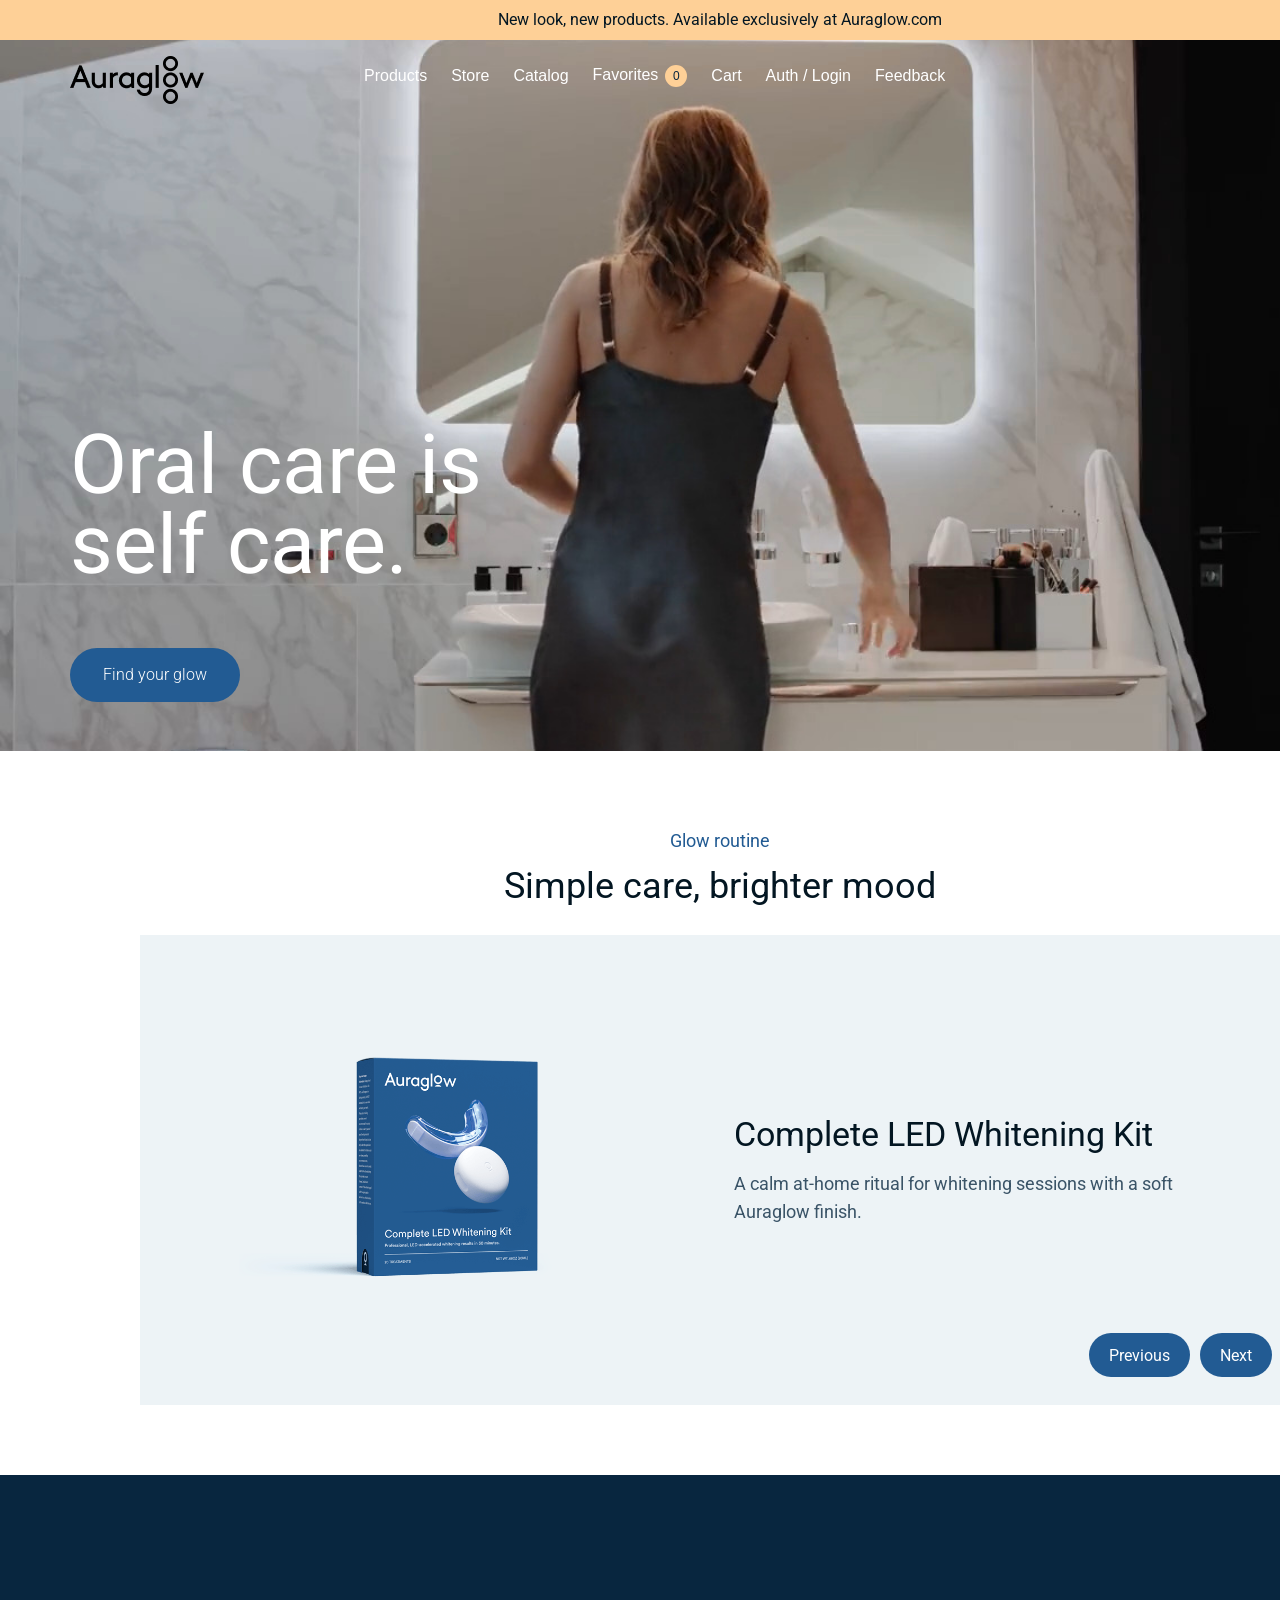
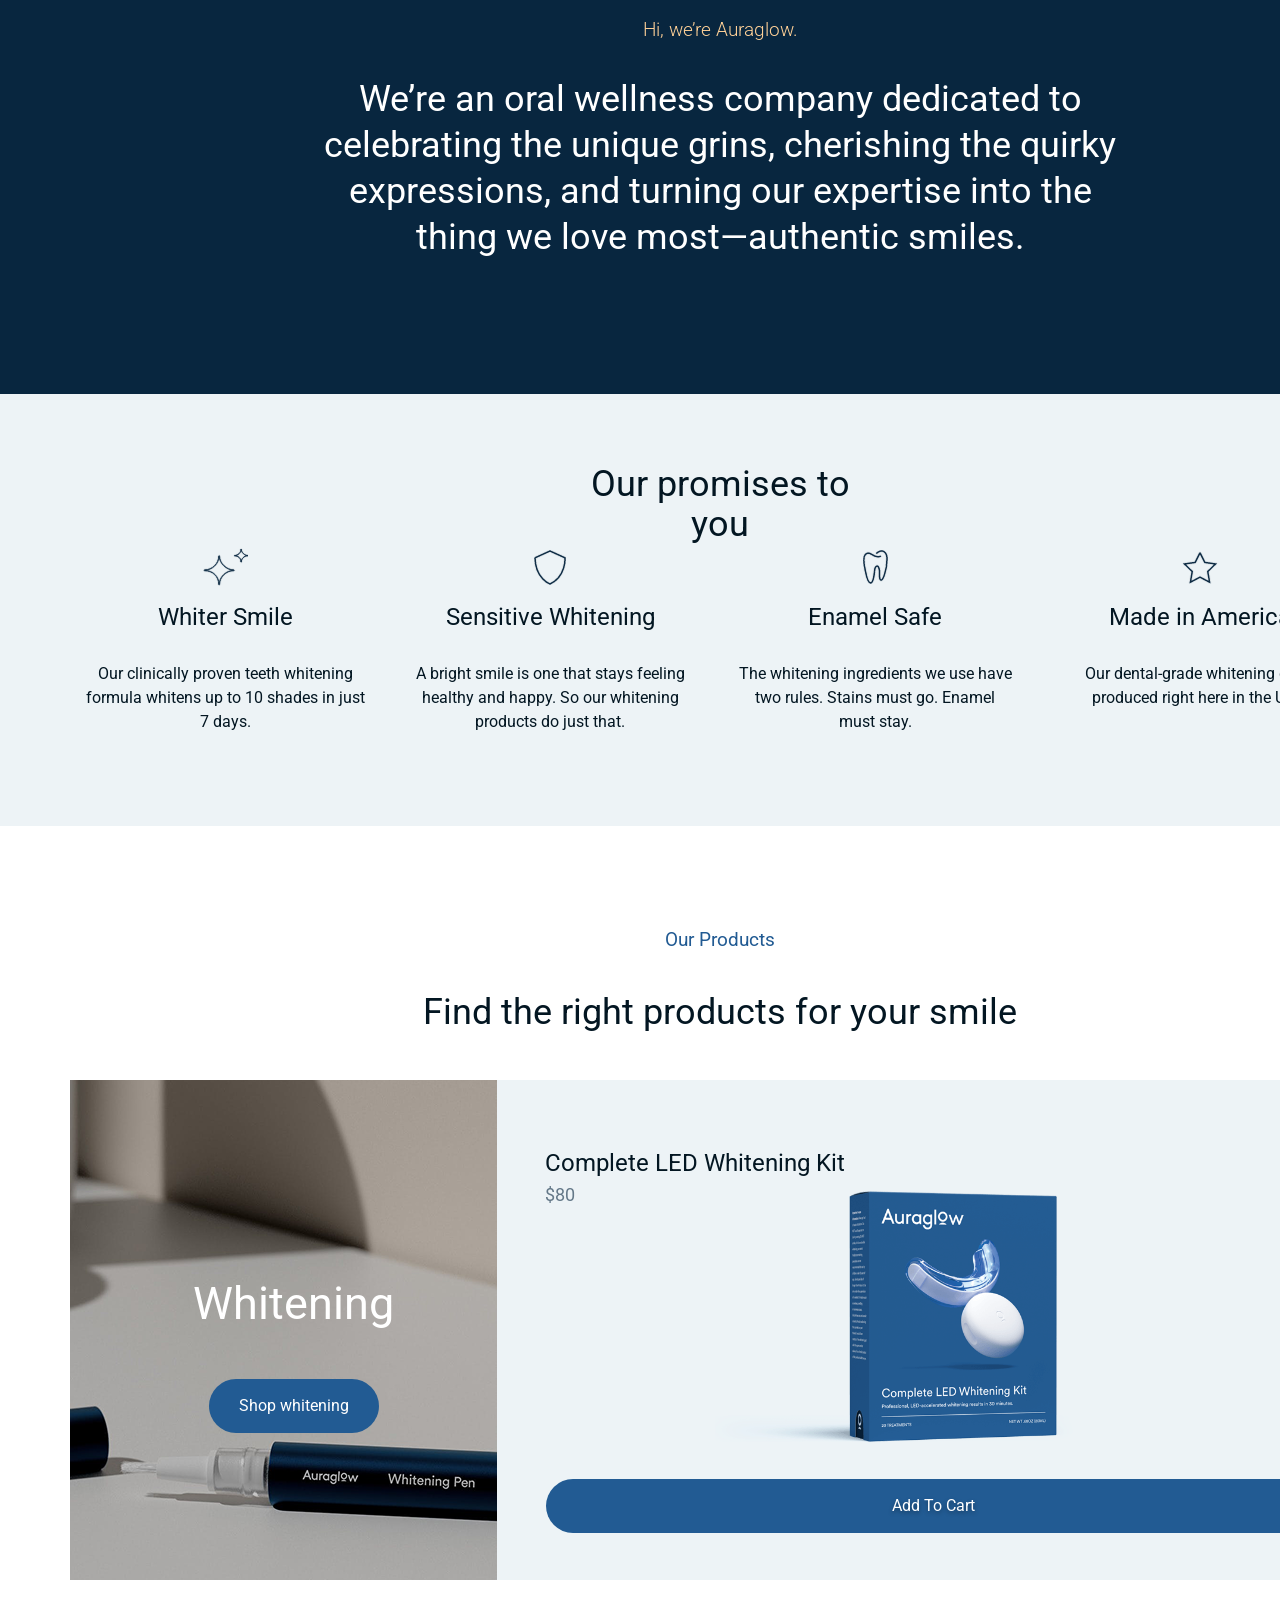
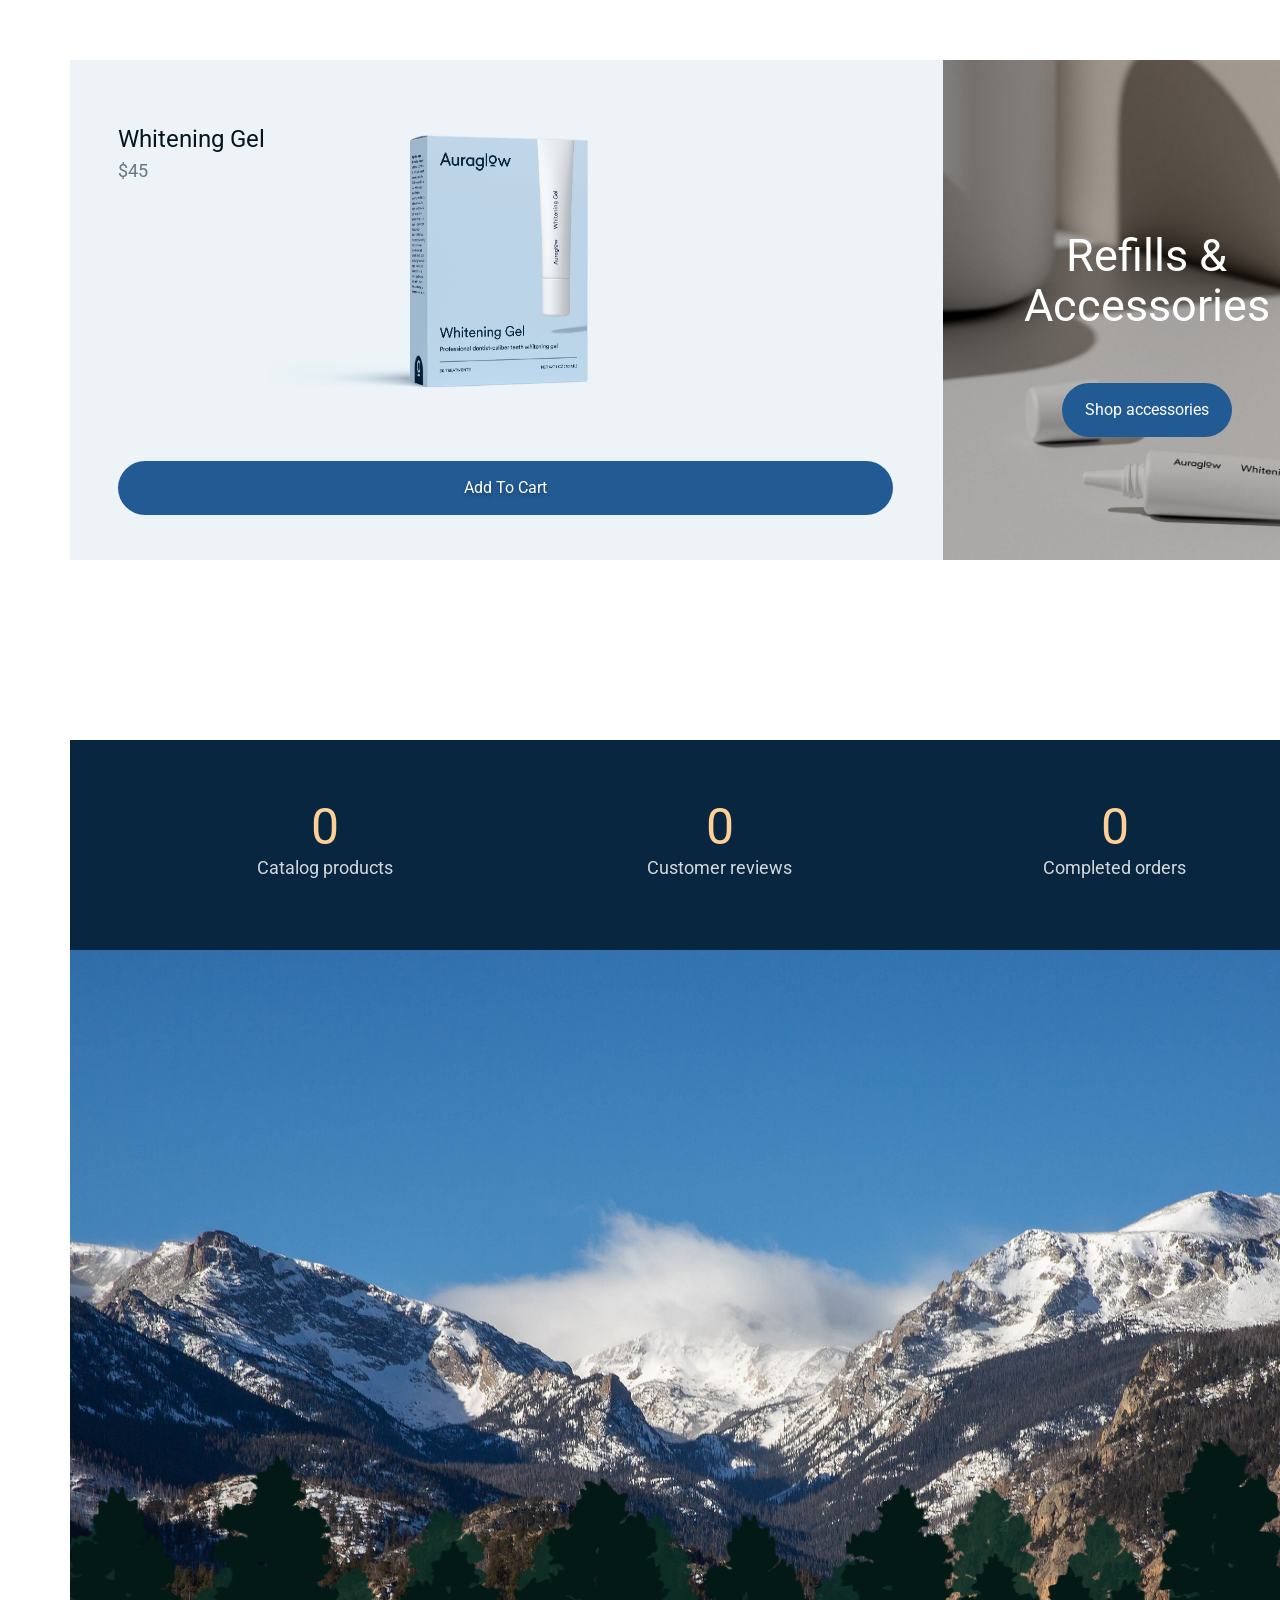
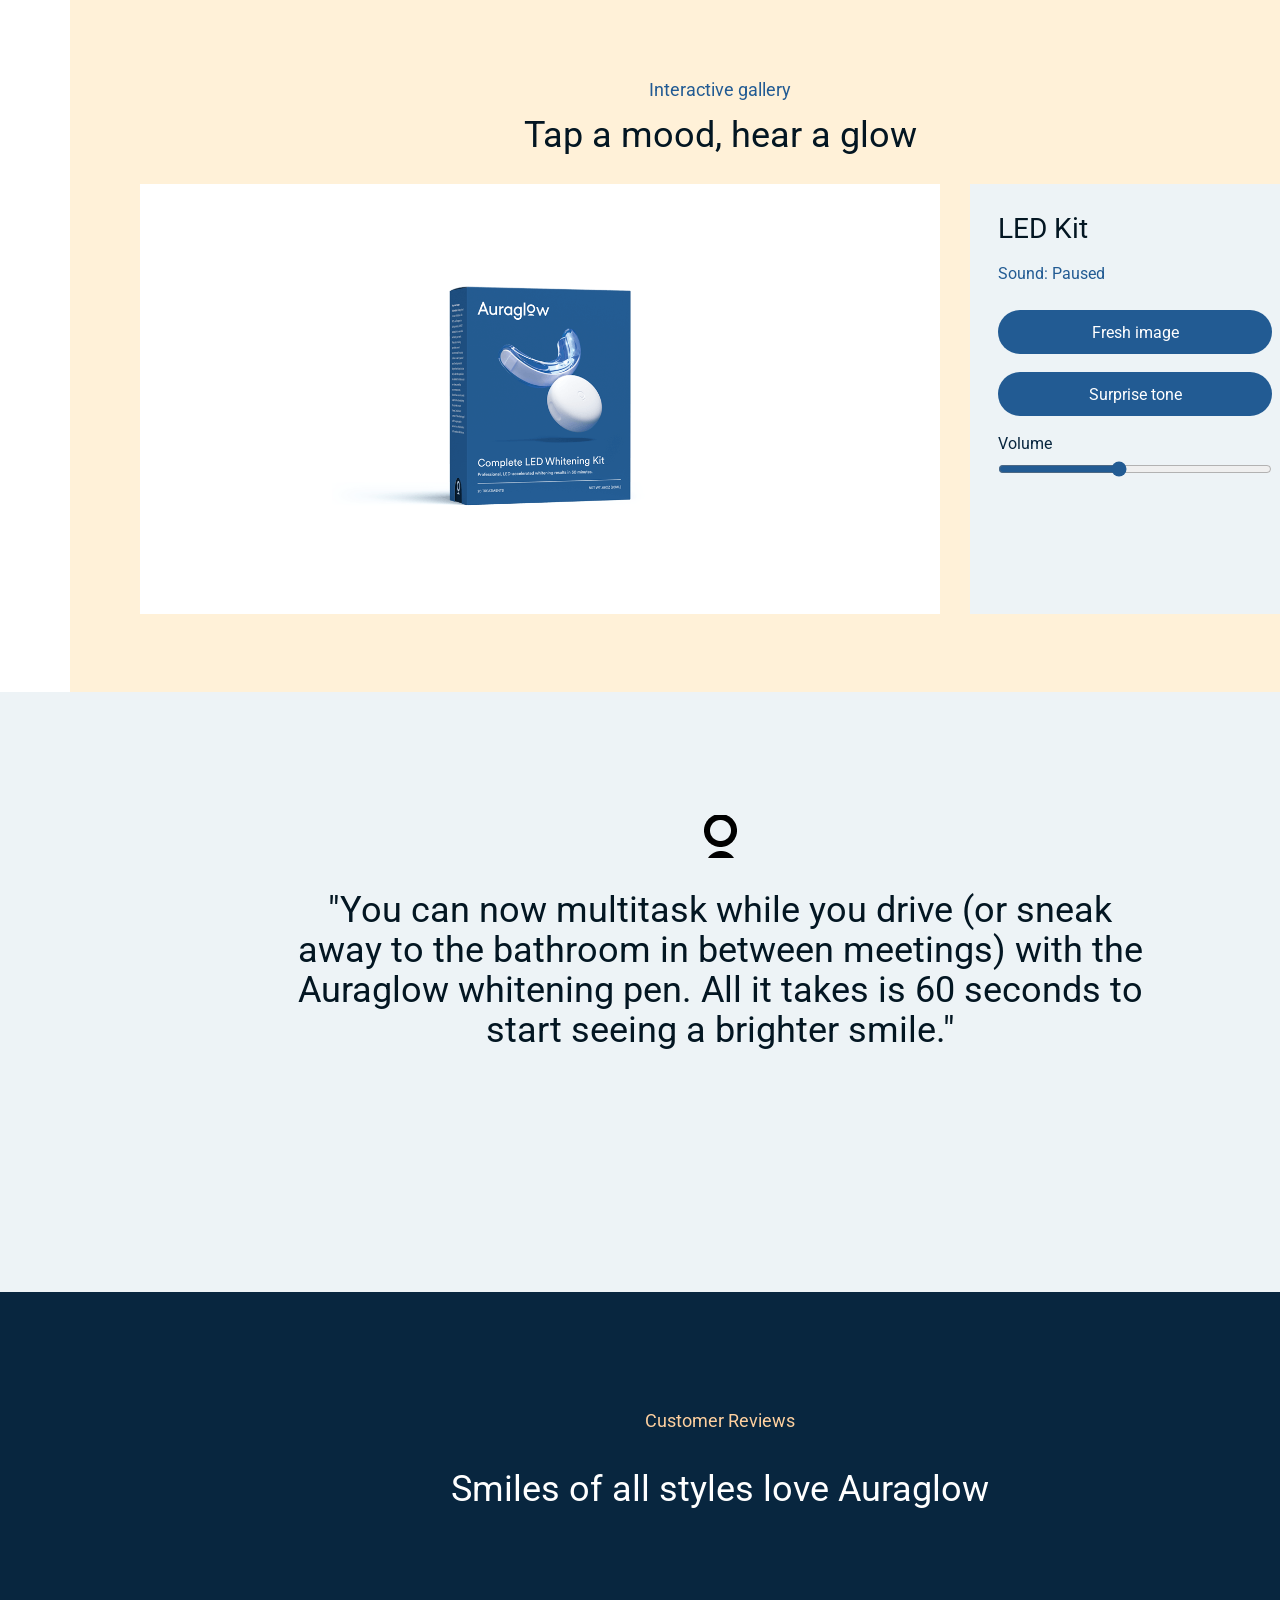
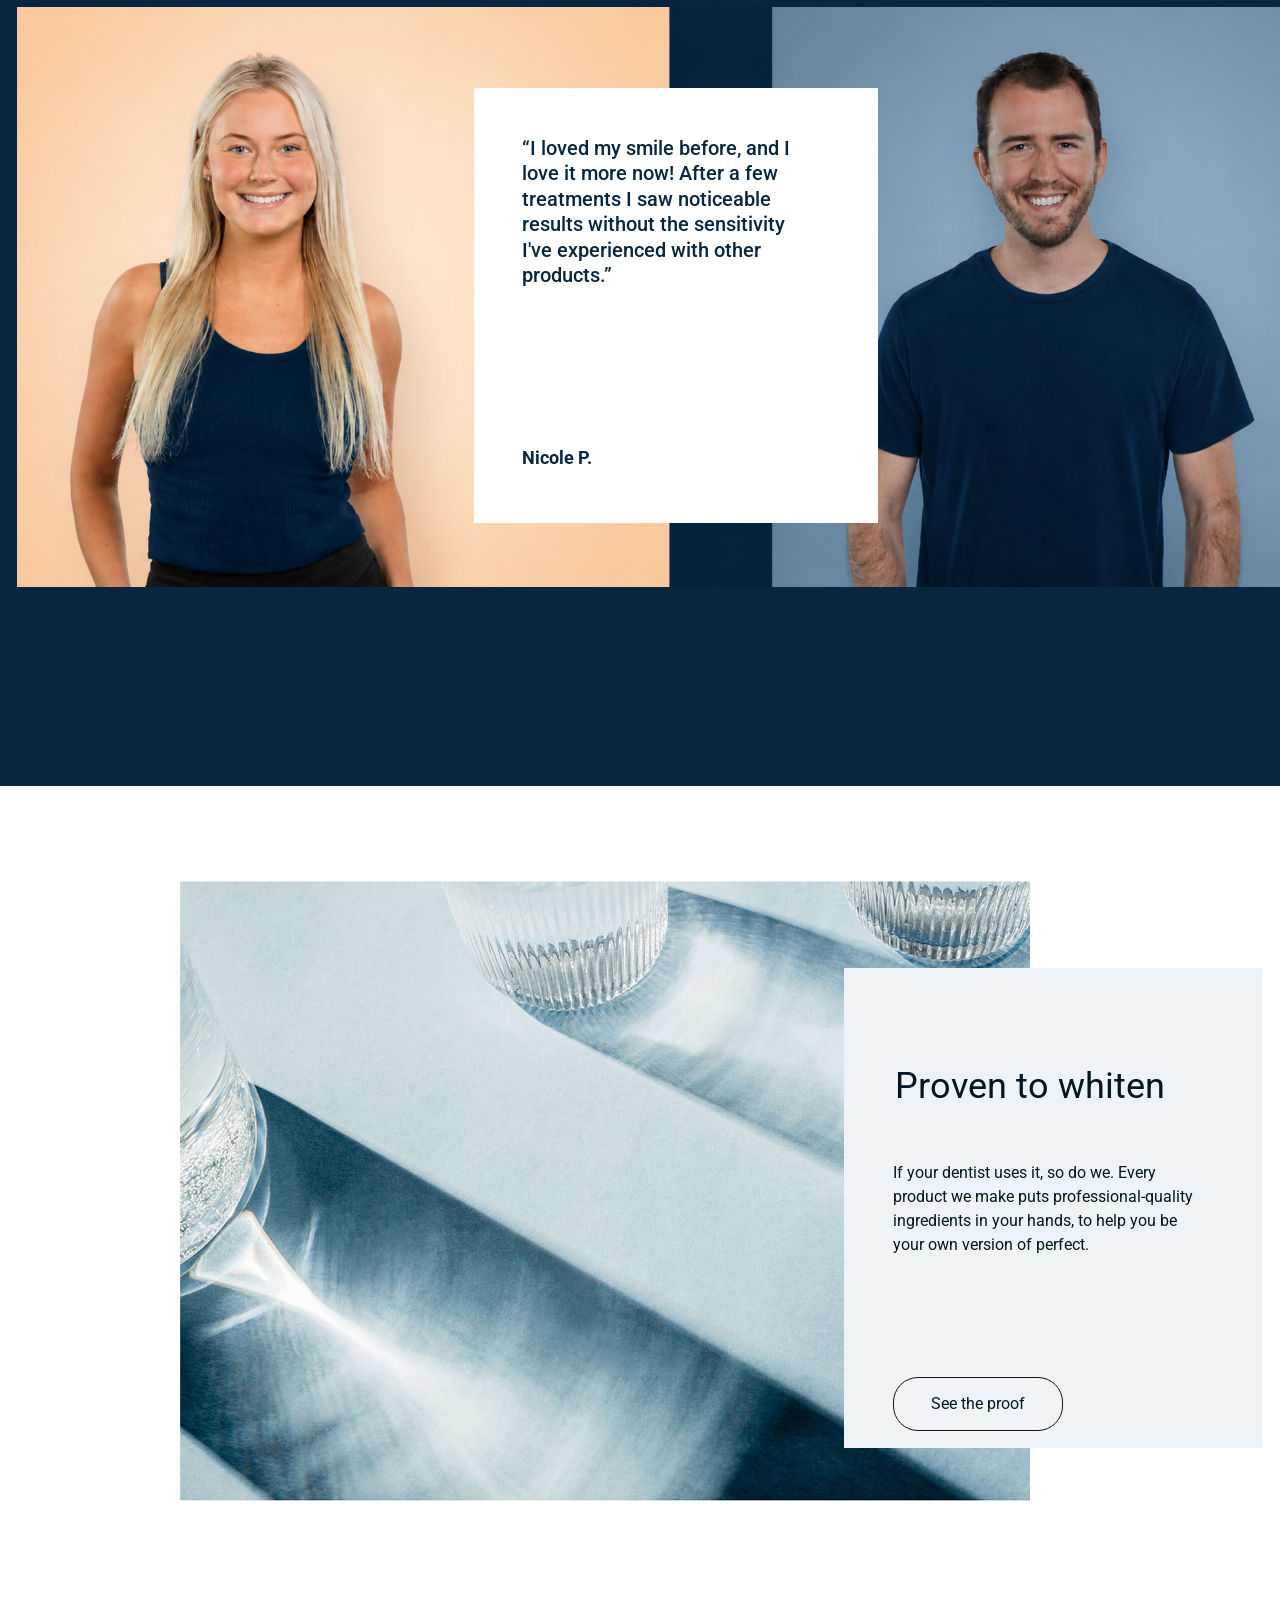
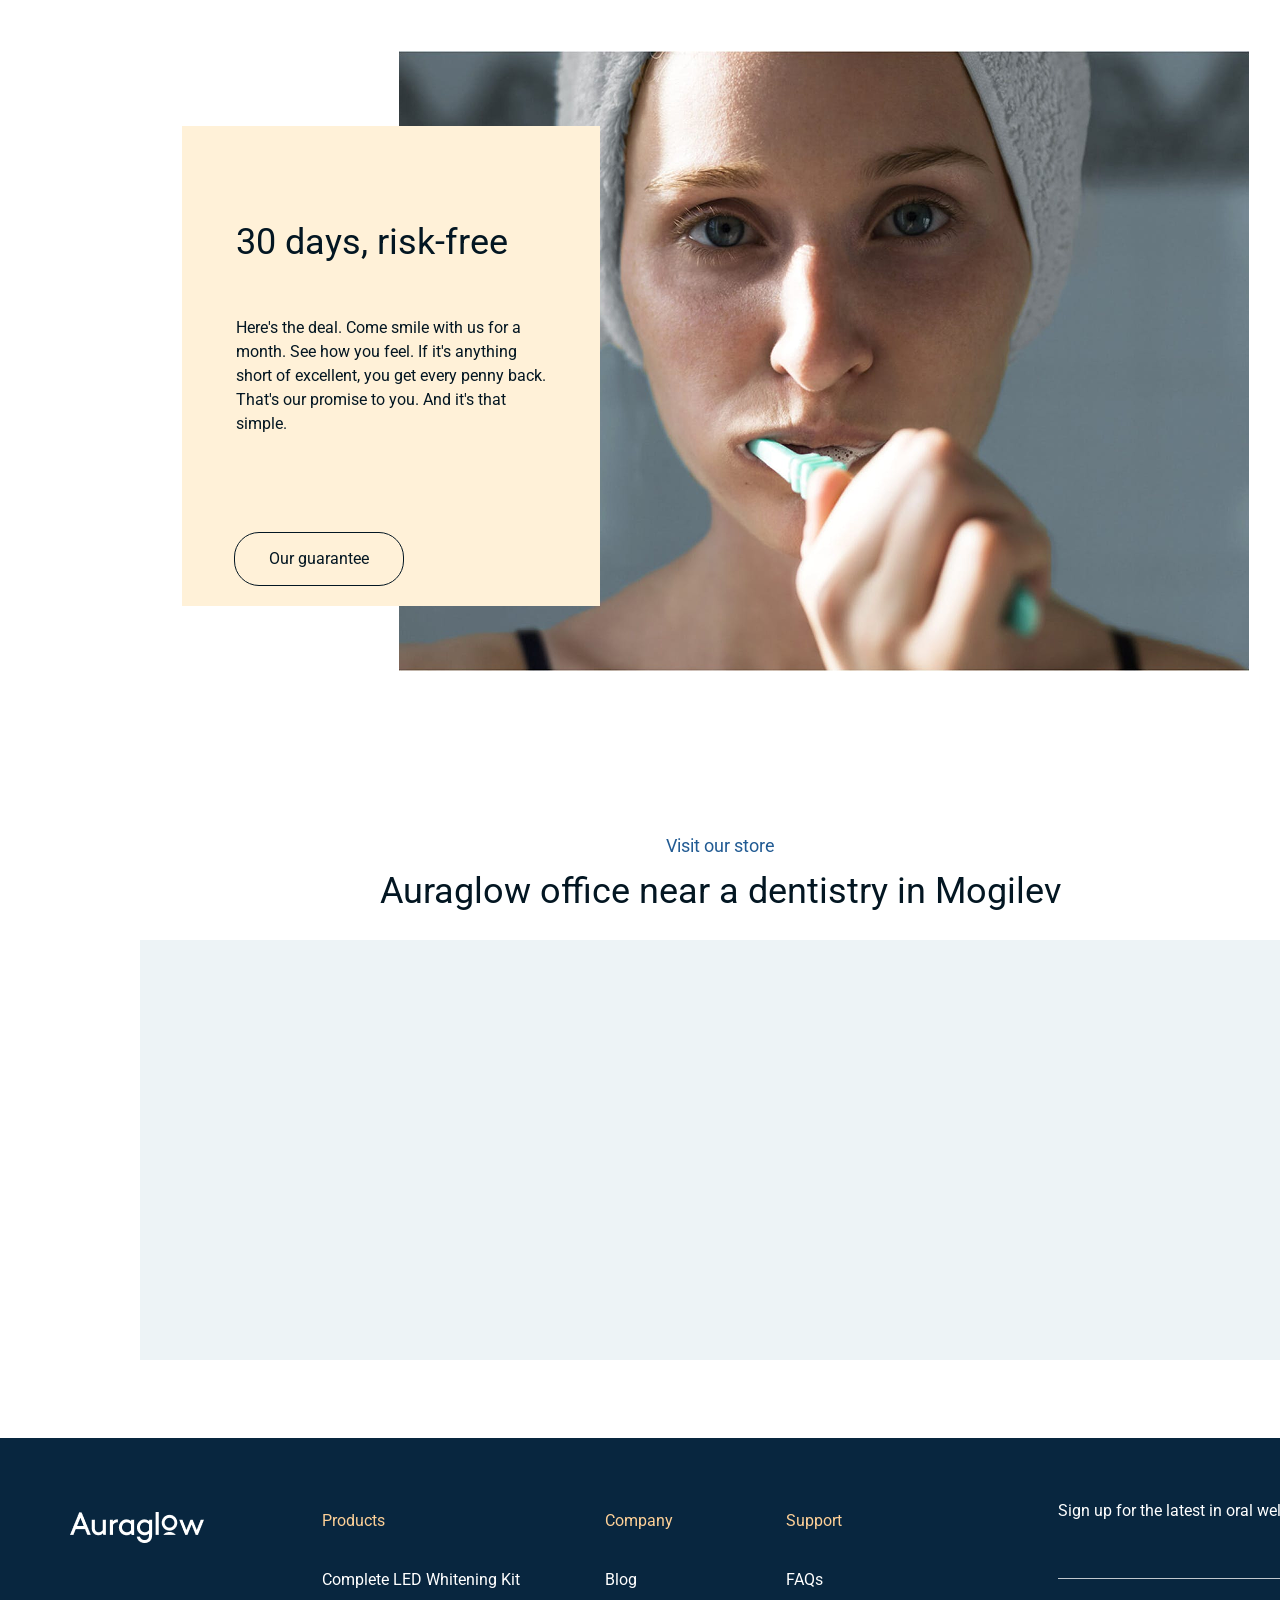
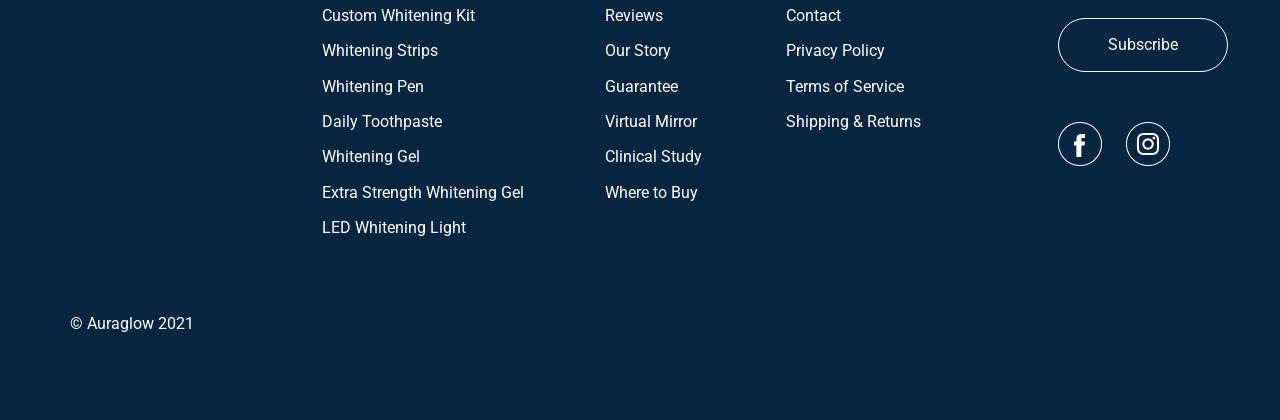
==== commit db1ef076: "feat: replace parallax effect" ====
--- a/lab3/desktop/index.html
+++ b/lab3/desktop/index.html
@@ -317,28 +317,17 @@
           </div>
         </section>
 
-        <section class="auraglow-parallax" data-parallax>
-          <div
-            class="auraglow-parallax__layer auraglow-parallax__layer--back"
-            data-parallax-speed="18"
-          ></div>
-          <div
-            class="auraglow-parallax__layer auraglow-parallax__layer--middle"
-            data-parallax-speed="-34"
-          >
-            <img src="../assets/product/product-kit.png" alt="" />
-          </div>
-          <div
-            class="auraglow-parallax__layer auraglow-parallax__layer--front"
-            data-parallax-speed="58"
-          >
-            <img src="../assets/product/product-pen.png" alt="" />
-          </div>
-          <div class="auraglow-parallax__content">
-            <h2 class="auraglow-parallax__title">A glow that moves with you</h2>
-            <p class="auraglow-parallax__text">
-              Three soft layers drift at different speeds while the page scrolls.
-            </p>
+        <section class="parallax">
+          <div class="parallax__layer parallax__layer--back">
+            <img
+              src="../assets/images/mountains.jpg"
+              alt="Mountains"
+            />
+          </div>
+
+          <div class="parallax__layer parallax__layer--front">
+            <!-- Source: Wikimedia Commons, "Scots pine tree silhouettes", CC BY-SA 4.0. -->
+            <img src="../assets/images/forest.png" alt="Forest" />
           </div>
         </section>
 
@@ -409,13 +398,18 @@
             >
               x
             </button>
-            <iframe
+            <video
               class="video-frame"
-              src="https://www.youtube.com/embed/ysz5S6PUM-U"
-              title="Auraglow video"
-              allow="accelerometer; autoplay; clipboard-write; encrypted-media; gyroscope; picture-in-picture"
-              allowfullscreen
-            ></iframe>
+              controls
+              preload="metadata"
+              poster="../assets/images/proof-whitening.png"
+            >
+              <source
+                src="../assets/video/auraglow-whitening.mp4"
+                type="video/mp4"
+              />
+              Your browser does not support HTML5 video.
+            </video>
           </div>
         </section>
 
--- a/lab3/desktop/css/catalog.css
+++ b/lab3/desktop/css/catalog.css
@@ -953,7 +953,7 @@
 .media-gallery,
 .store-map,
 .auraglow-stats,
-.auraglow-parallax {
+.parallax {
   width: 100%;
   max-width: 1300px;
   margin: 0 auto;
@@ -1082,65 +1082,47 @@
   color: rgba(255, 255, 255, 0.82);
 }
 
-.auraglow-parallax {
+.parallax {
   position: relative;
-  min-height: 520px;
+  min-height: 650px;
   overflow: hidden;
-  background-color: #edf3f6;
-}
-
-.auraglow-parallax__layer {
+  background-color: #d5e2e8;
+  isolation: isolate;
+}
+
+.parallax__layer {
   position: absolute;
-  inset: 0;
+  top: 0;
+  right: 0;
+  bottom: -340px;
+  left: 0;
   will-change: transform;
 }
 
-.auraglow-parallax__layer--back {
-  background:
-    linear-gradient(rgba(8, 38, 63, 0.16), rgba(8, 38, 63, 0.16)),
-    url("../../assets/product/product-whitening.png") center/cover no-repeat;
-}
-
-.auraglow-parallax__layer--middle {
-  display: flex;
-  align-items: center;
-  justify-content: flex-end;
-  padding-right: 12%;
-}
-
-.auraglow-parallax__layer--middle img {
-  width: min(420px, 42vw);
-}
-
-.auraglow-parallax__layer--front {
-  display: flex;
-  align-items: flex-end;
-  padding: 0 0 52px 8%;
-}
-
-.auraglow-parallax__layer--front img {
-  width: min(260px, 28vw);
-}
-
-.auraglow-parallax__content {
-  position: relative;
+.parallax__layer img {
+  width: 100%;
+  height: 100%;
+  display: block;
+  object-fit: cover;
+}
+
+.parallax__layer--back {
+  z-index: 1;
+}
+
+.parallax__layer--back img {
+  object-position: center;
+}
+
+.parallax__layer--front {
+  top: 340px;
+  bottom: -680px;
   z-index: 2;
-  width: min(520px, calc(100% - 48px));
-  padding-top: 120px;
-  margin-left: 70px;
-  color: #ffffff;
-}
-
-.auraglow-parallax__title {
-  font-size: 46px;
-  line-height: 52px;
-  font-weight: 400;
-}
-
-.auraglow-parallax__text {
-  margin-top: 18px;
-  font-size: 18px;
-  line-height: 28px;
+  pointer-events: none;
+}
+
+.parallax__layer--front img {
+  object-position: center bottom;
 }
 
 .media-gallery {
@@ -1225,6 +1207,8 @@
   aspect-ratio: 16 / 9;
   border: 0;
   display: block;
+  background-color: #031622;
+  object-fit: contain;
 }
 
 .store-map {
@@ -1339,10 +1323,6 @@
     grid-template-columns: 1fr;
   }
 
-  .auraglow-parallax__content {
-    margin-left: 40px;
-  }
-
   .media-gallery__body {
     gap: 22px;
   }
@@ -1405,27 +1385,8 @@
     justify-content: space-between;
   }
 
-  .auraglow-parallax {
-    min-height: 430px;
-  }
-
-  .auraglow-parallax__layer--middle img {
-    width: 220px;
-  }
-
-  .auraglow-parallax__layer--front img {
-    width: 130px;
-  }
-
-  .auraglow-parallax__content {
-    width: calc(100% - 32px);
-    margin-left: 16px;
-    padding-top: 92px;
-  }
-
-  .auraglow-parallax__title {
-    font-size: 34px;
-    line-height: 40px;
+  .parallax {
+    min-height: 600px;
   }
 
   .media-gallery__viewer {
